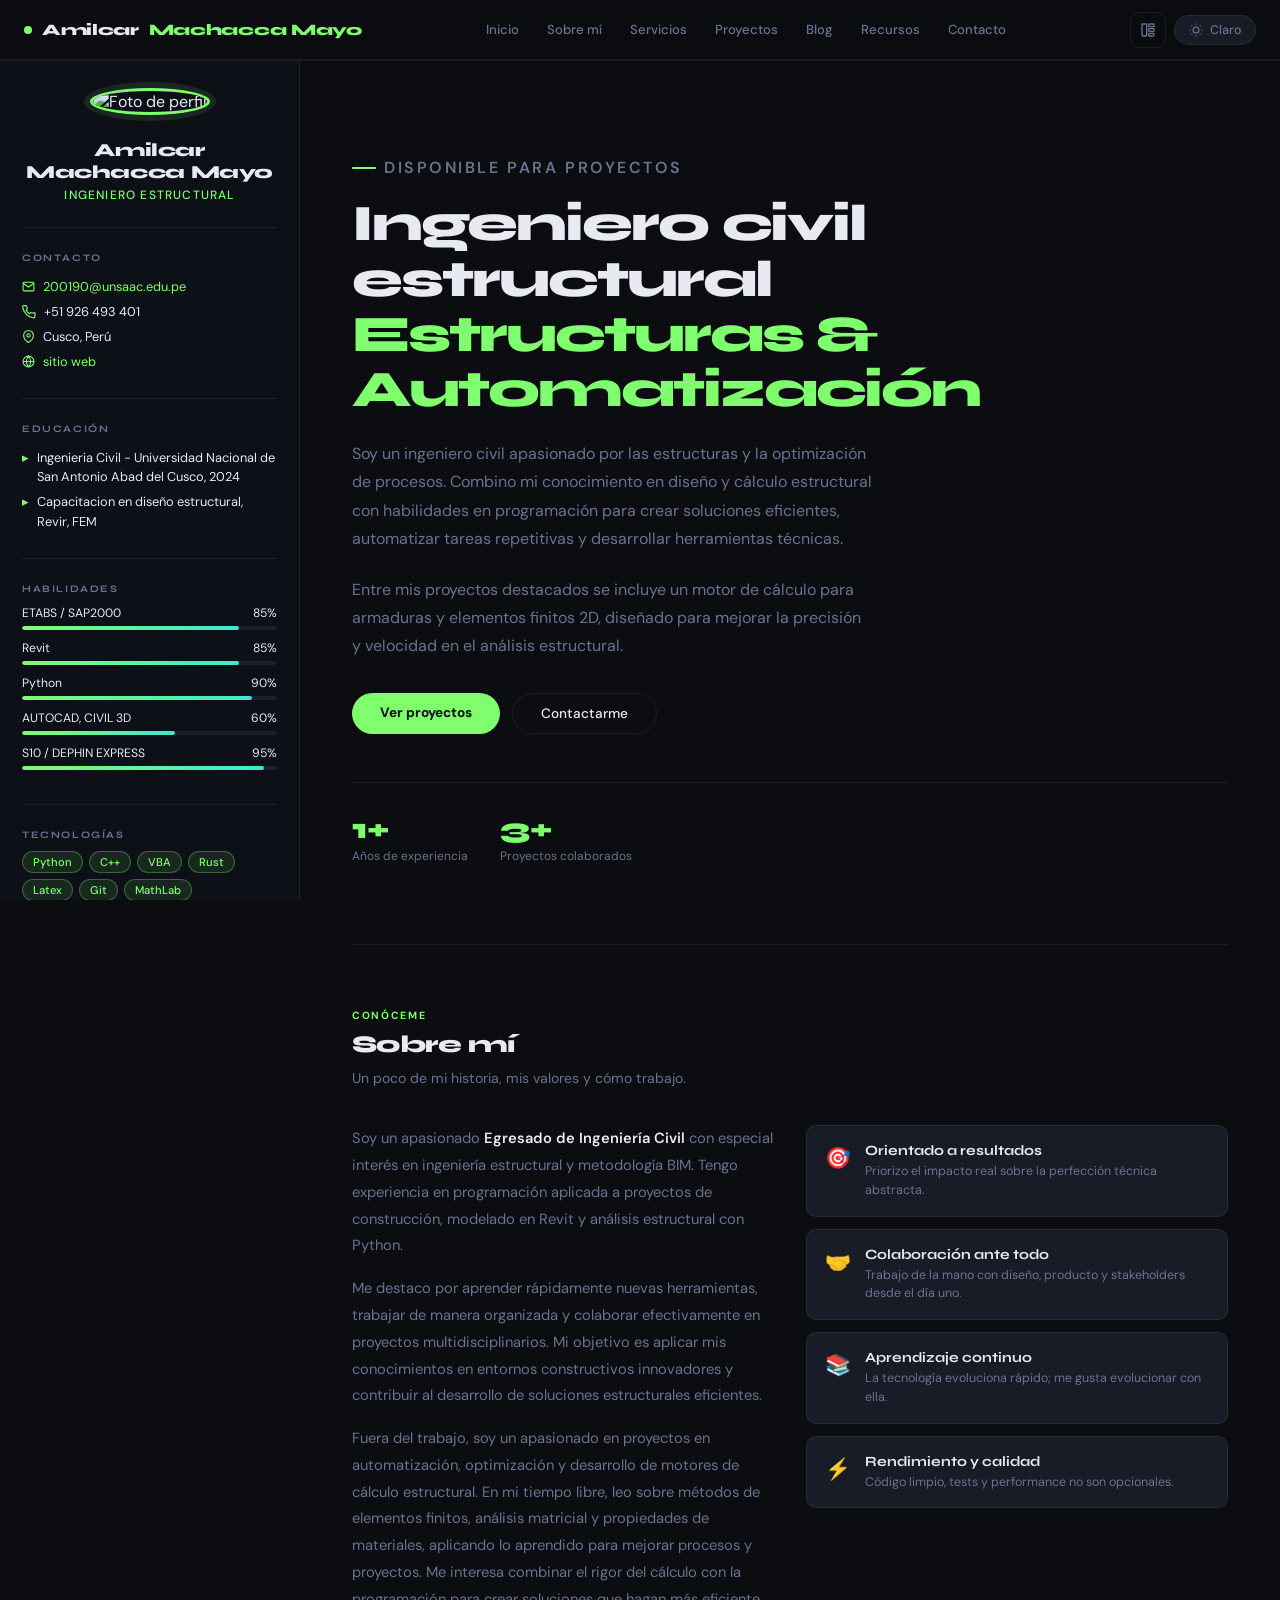
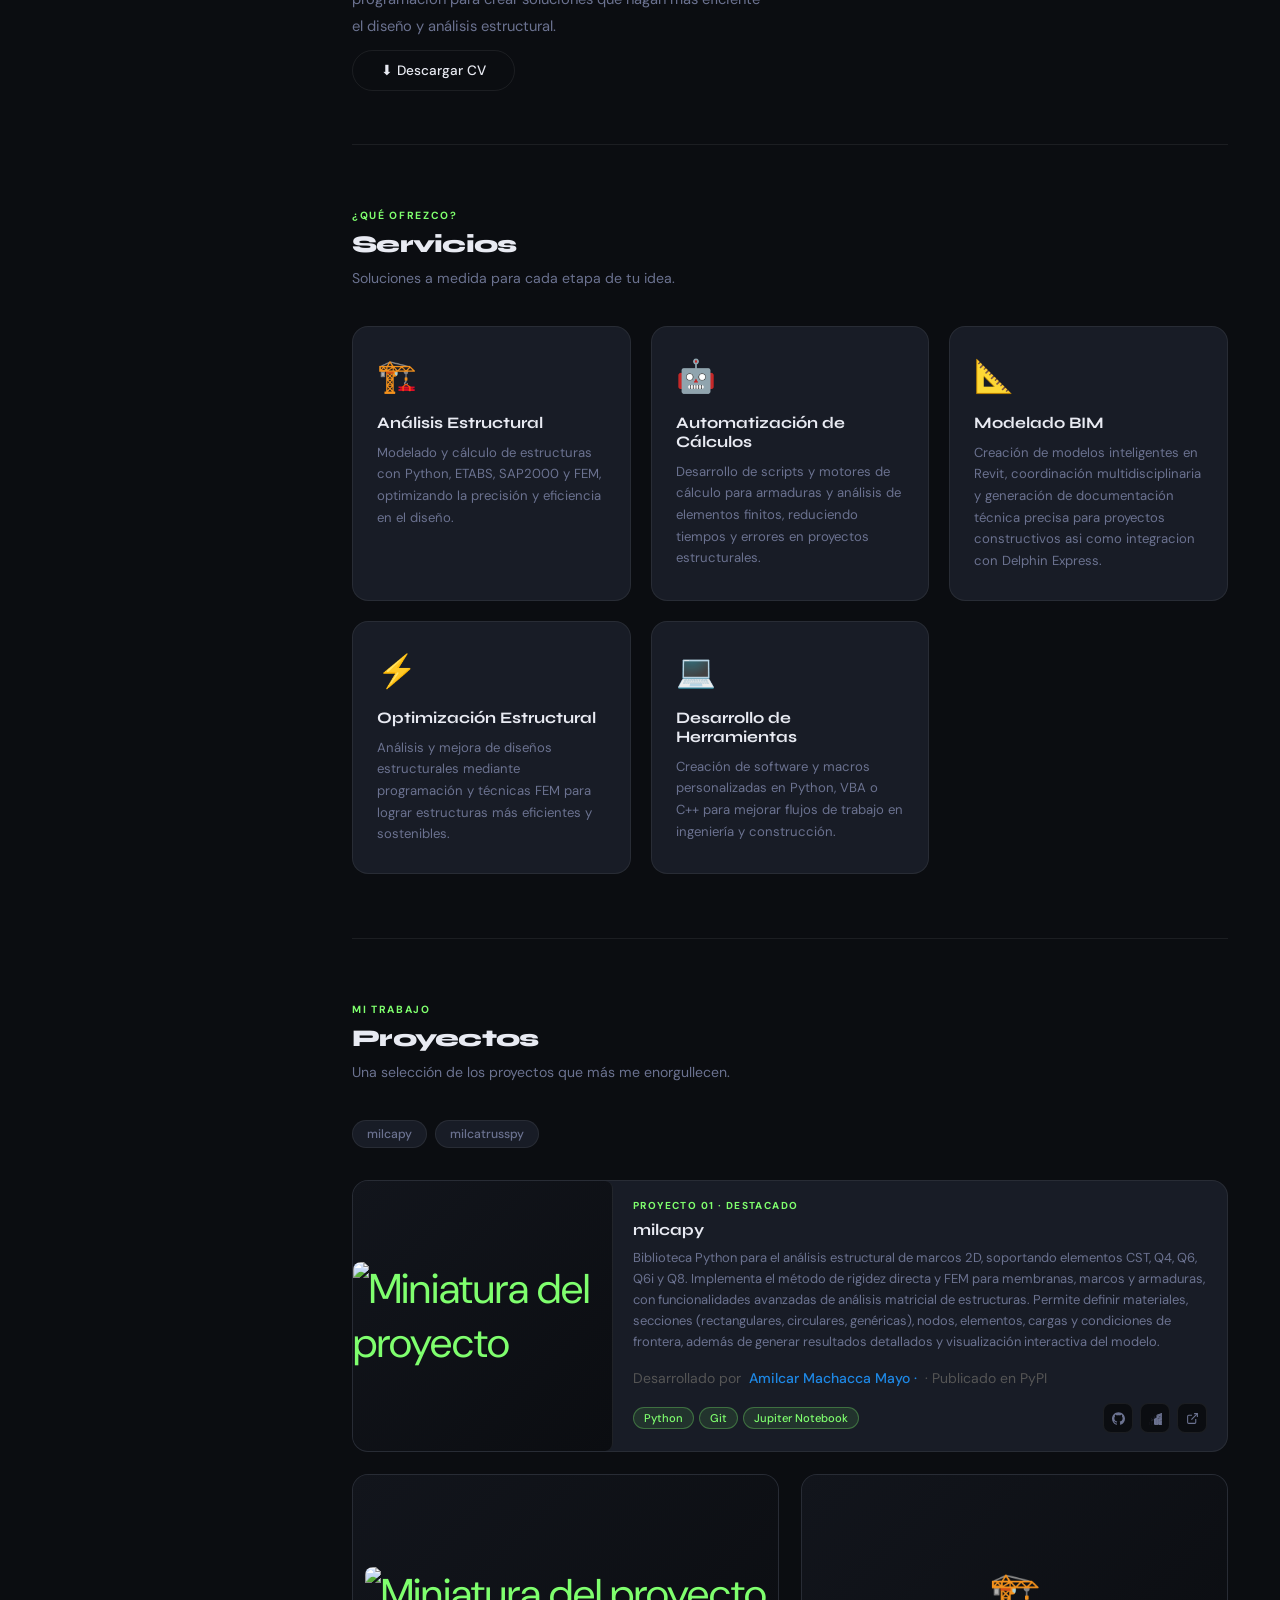
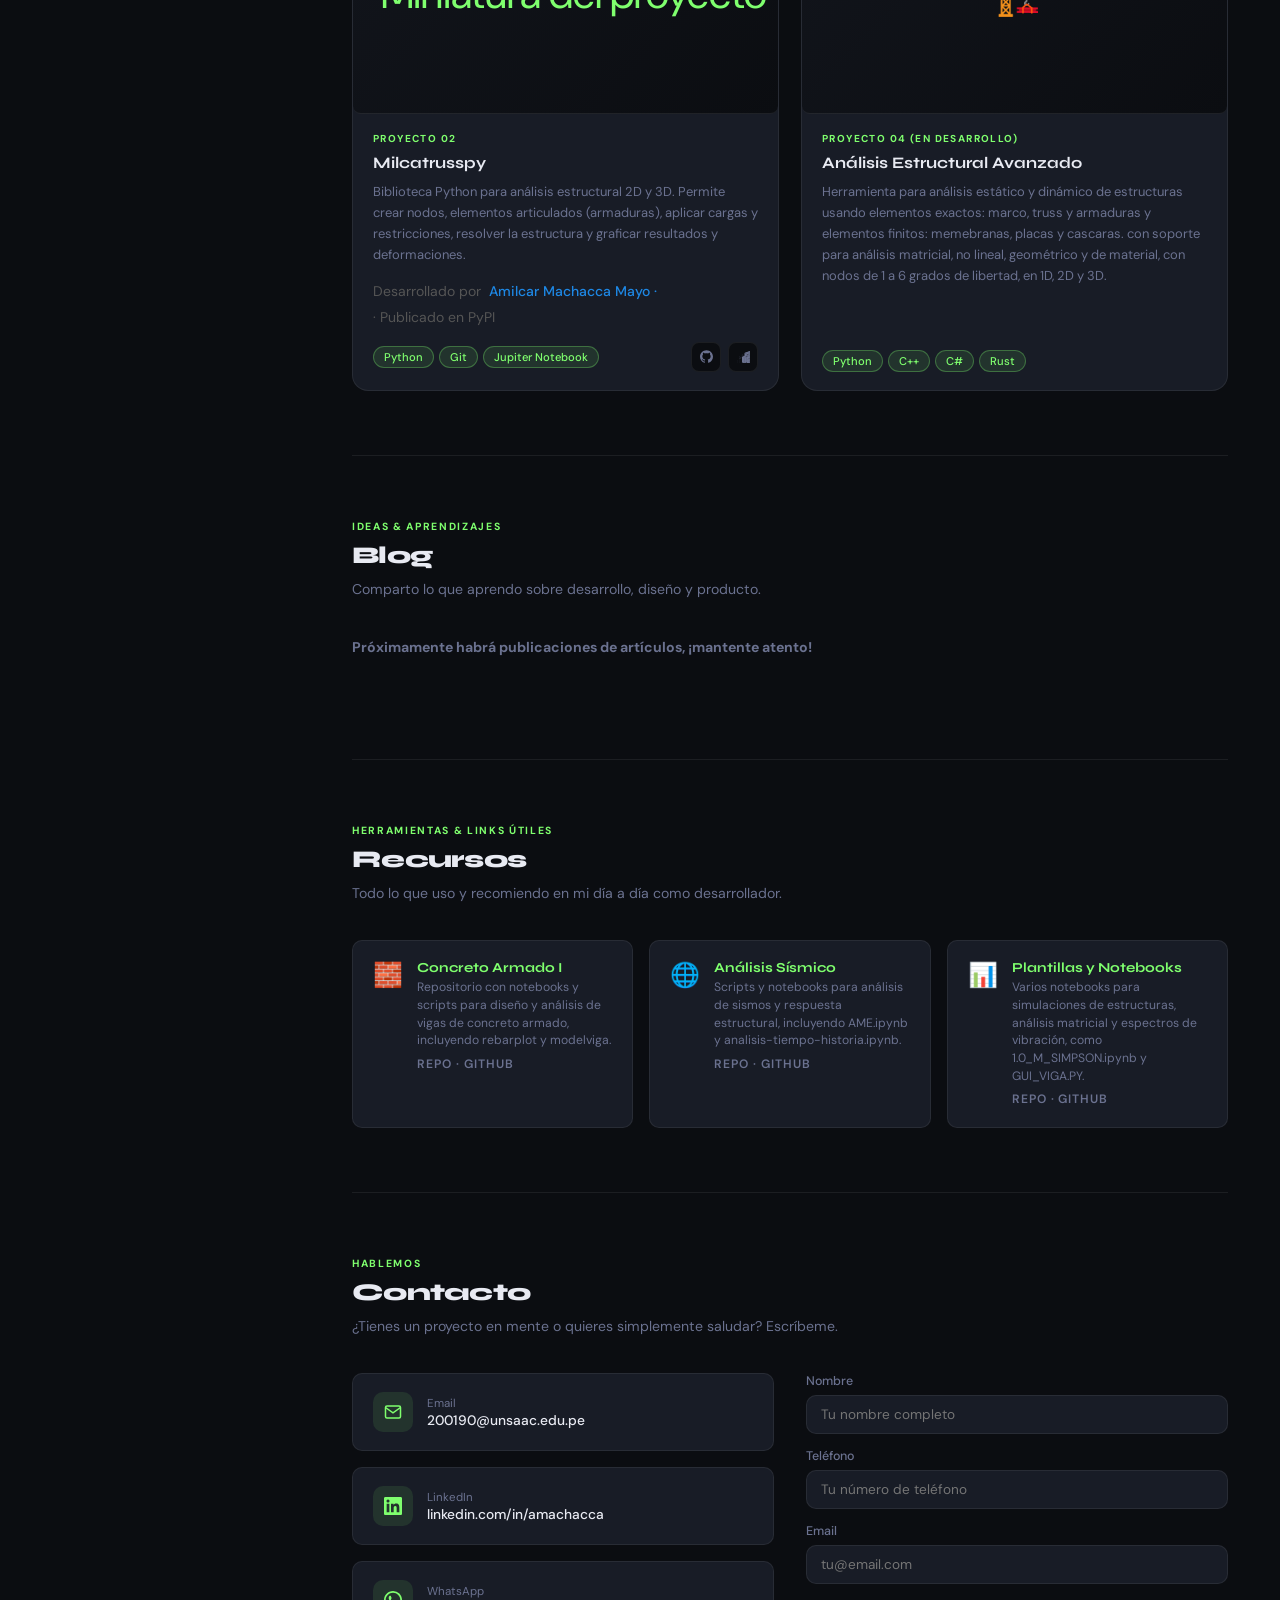
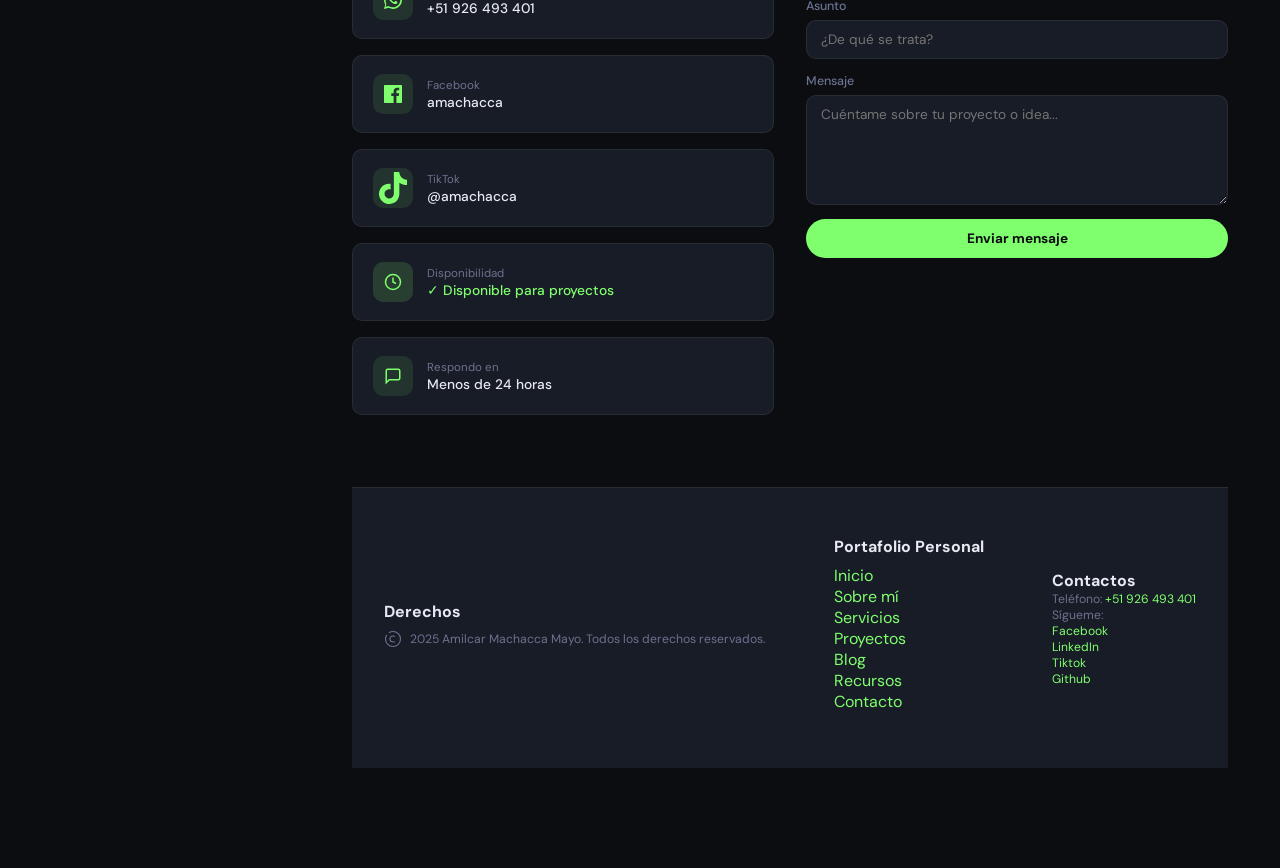
==== index.html @ 502af170 "+param telefono posicion" ====
<!DOCTYPE html>
<html lang="es" data-theme="dark">
<head>
    <meta charset="UTF-8" />
    <meta name="viewport" content="width=device-width, initial-scale=1.0"/>
    <!-- =====================================================
        TÍTULO DE LA PÁGINA — Cambia según tu nombre
        ===================================================== -->
    <title>Amilcar Machacca Mayo | Portafolio</title>
    <link rel="stylesheet" href="style.css">

    <!-- =====================================================
        FUENTES — Puedes cambiar por otras de Google Fonts
        ===================================================== -->
    <link rel="preconnect" href="https://fonts.googleapis.com"/>
    <link rel="preconnect" href="https://fonts.gstatic.com" crossorigin/>
    <link href="https://fonts.googleapis.com/css2?family=Syne:wght@400;600;700;800&family=DM+Sans:ital,wght@0,300;0,400;0,500;1,300&display=swap" rel="stylesheet"/>

</head>

<body>

<!-- ══════════════════════════════════════════════════════════
     NAVBAR SUPERIOR FIJO
     ══════════════════════════════════════════════════════════ -->

<!-- ─────────────────────────────────────────────────────────
     MENÚ SUPERIOR — Edita los ítems del menú aquí
     ───────────────────────────────────────────────────────── -->
<header class="navbar" role="banner">

    <!-- Logo / Nombre en el navbar — Cambia el texto -->
    <a class="navbar-brand" href="#inicio">
        <span class="nav-dot"></span>
        Amilcar<span>Machacca Mayo</span>
    </a>

    <!-- Links de navegación (escritorio) -->
    <nav class="nav-links" role="navigation" aria-label="Navegación principal">
        <!-- Agrega, quita o renombra los <a> según tus secciones -->
        <a class="nav-link" href="#inicio">Inicio</a>
        <a class="nav-link" href="#sobre-mi">Sobre mí</a>
        <a class="nav-link" href="#servicios">Servicios</a>
        <a class="nav-link" href="#proyectos">Proyectos</a>
        <a class="nav-link" href="#blog">Blog</a>
        <a class="nav-link" href="#recursos">Recursos</a>
        <a class="nav-link" href="#contacto">Contacto</a>
    </nav>

    <!-- Acciones derecha del navbar -->
    <div class="nav-actions">

        <!-- Botón toggle sidebar (CV panel) -->
        <button class="sidebar-nav-btn" id="sidebarToggle" title="Mostrar/ocultar perfil" aria-label="Toggle sidebar">
        <svg width="16" height="16" fill="none" viewBox="0 0 24 24" stroke="currentColor" stroke-width="2" xmlns="http://www.w3.org/2000/svg">
            <rect x="3" y="3" width="7" height="18" rx="1"/><rect x="13" y="3" width="8" height="4" rx="1"/><rect x="13" y="10" width="8" height="4" rx="1"/><rect x="13" y="17" width="8" height="4" rx="1"/>
        </svg>
        </button>

    <!-- ─────────────────────────────────────────────────────
         BOTÓN TEMA CLARO/OSCURO — Ubicado en el navbar
         ───────────────────────────────────────────────────── -->
        <button class="theme-btn" id="themeToggle" aria-label="Cambiar tema">
        <!-- El icono y texto se actualizan con JS -->
        <svg id="themeIcon" xmlns="http://www.w3.org/2000/svg" width="14" height="14" fill="none" viewBox="0 0 24 24" stroke="currentColor" stroke-width="2">
            <circle cx="12" cy="12" r="5"/><line x1="12" y1="1" x2="12" y2="3"/><line x1="12" y1="21" x2="12" y2="23"/>
            <line x1="4.22" y1="4.22" x2="5.64" y2="5.64"/><line x1="18.36" y1="18.36" x2="19.78" y2="19.78"/>
            <line x1="1" y1="12" x2="3" y2="12"/><line x1="21" y1="12" x2="23" y2="12"/>
            <line x1="4.22" y1="19.78" x2="5.64" y2="18.36"/><line x1="18.36" y1="5.64" x2="19.78" y2="4.22"/>
        </svg>
        <span id="themeLabel">Claro</span>
        </button>

        <!-- Botón hamburger (solo móvil) -->
        <button class="hamburger-btn" id="hamburgerBtn" aria-label="Abrir menú" aria-expanded="false">
        <span></span>
        <span></span>
        <span></span>
        </button>

    </div>
</header>

<!-- Mobile nav drawer -->
<nav class="mobile-nav" id="mobileNav" aria-label="Menú móvil">
  <!-- Los mismos ítems del menú, duplicados para móvil -->
  <a class="nav-link" href="#inicio">Inicio</a>
  <a class="nav-link" href="#sobre-mi">Sobre mí</a>
  <a class="nav-link" href="#servicios">Servicios</a>
  <a class="nav-link" href="#proyectos">Proyectos</a>
  <a class="nav-link" href="#blog">Blog</a>
  <div class="mobile-nav-divider"></div>
  <a class="nav-link" href="#recursos">Recursos</a>
  <a class="nav-link" href="#contacto">Contacto</a>
</nav>
<!-- FIN Navbar Superior -->


<!-- Layout contenedor -->
<div class="layout">

    <!-- Overlay para móviles -->
    <div class="overlay" id="overlay"></div>

    <!-- ══════════════════════════════════════════════════════════
        SIDEBAR — Hoja de vida lateral izquierda
        ══════════════════════════════════════════════════════════ -->
    <aside class="sidebar" id="sidebar" aria-label="Perfil personal">

    <!-- ─────────────────────────────────────────────────────
         FOTO PERSONAL — Reemplaza src con la URL de tu foto
         ───────────────────────────────────────────────────── -->
        <img
        class="sidebar-photo"
        src="https://avatars.githubusercontent.com/u/166049998?v=4?seed=portfolio&backgroundColor=0b0d11"
        alt="Foto de perfil"
        />

    <!-- ─────────────────────────────────────────────────────
         NOMBRE y PROFESIÓN — Edita el texto
         ───────────────────────────────────────────────────── -->
        <div class="sidebar-identity animate">
        <h1>Amilcar Machacca Mayo</h1>
        <p>Ingeniero Estructural</p>
        </div>

    <hr class="divider"/>

    <!-- ─────────────────────────────────────────────────────
         CONTACTO — Edita email, teléfono, ubicación y sitio web
         ───────────────────────────────────────────────────── -->
    <div class="sidebar-section animate delay-1">
    <h2>Contacto</h2>
        <!-- Correo Electronico -->
        <div class="contact-item">
            <svg xmlns="http://www.w3.org/2000/svg" width="13" height="13" fill="none" viewBox="0 0 24 24" stroke="currentColor" stroke-width="2"><path d="M4 4h16c1.1 0 2 .9 2 2v12c0 1.1-.9 2-2 2H4c-1.1 0-2-.9-2-2V6c0-1.1.9-2 2-2z"/><polyline points="22,6 12,13 2,6"/></svg>
            <a href="mailto:200190@unsaac.edu.pe">200190@unsaac.edu.pe</a>
        </div>
        <!-- Teléfono -->
        <div class="contact-item">
        <svg xmlns="http://www.w3.org/2000/svg" width="14" height="14" fill="none" viewBox="0 0 24 24" stroke="currentColor" stroke-width="2"><path d="M22 16.92v3a2 2 0 01-2.18 2 19.79 19.79 0 01-8.63-3.07A19.5 19.5 0 014.5 12 19.79 19.79 0 011.19 3.27 2 2 0 013.14 1h3a2 2 0 012 1.72 12.84 12.84 0 00.7 2.81 2 2 0 01-.45 2.11L7.09 8.91a16 16 0 006 6l1.27-1.27a2 2 0 012.11-.45 12.84 12.84 0 002.81.7A2 2 0 0122 16.92z"/></svg>
        <span>+51 926 493 401</span>
        </div>
        <!-- Ubicacion -->
        <div class="contact-item">
            <svg xmlns="http://www.w3.org/2000/svg" width="13" height="13" fill="none" viewBox="0 0 24 24" stroke="currentColor" stroke-width="2"><path d="M21 10c0 7-9 13-9 13s-9-6-9-13a9 9 0 0118 0z"/><circle cx="12" cy="10" r="3"/></svg>
            <span>Cusco, Perú</span>
        </div>
        <!-- Sitio web -->
        <div class="contact-item">
            <svg xmlns="http://www.w3.org/2000/svg" width="13" height="13" fill="none" viewBox="0 0 24 24" stroke="currentColor" stroke-width="2"><circle cx="12" cy="12" r="10"/><line x1="2" y1="12" x2="22" y2="12"/><path d="M12 2a15.3 15.3 0 014 10 15.3 15.3 0 01-4 10 15.3 15.3 0 01-4-10 15.3 15.3 0 014-10z"/></svg>
            <a href="https://amachacca.github.io/amilcar/" target="_blank">sitio web</a>
        </div>
    </div>

    <hr class="divider"/>

    <!-- ─────────────────────────────────────────────────────
         EDUCACIÓN — Agrega o quita items de la lista
         ───────────────────────────────────────────────────── -->
        <div class="sidebar-section animate delay-1">
        <h2>Educación</h2>
        <ul>
            <li>Ingenieria Civil - Universidad Nacional de San Antonio Abad del Cusco, 2024</li>
            <li>Capacitacion en diseño estructural, Revir, FEM</li>
        </ul>
        </div>

    <hr class="divider"/>

    <!-- ─────────────────────────────────────────────────────
         HABILIDADES — Cambia nombre y nivel (data-level = 0-100)
         ───────────────────────────────────────────────────── -->
    <div class="sidebar-section animate delay-2">
    <h2>Habilidades</h2>
        <div class="skill-item">
        <div class="skill-label"><span>ETABS / SAP2000</span><span>85%</span></div>
        <div class="skill-bar"><div class="skill-fill" data-level="85"></div></div>
        </div>
        <div class="skill-item">
        <div class="skill-label"><span>Revit</span><span>85%</span></div>
        <div class="skill-bar"><div class="skill-fill" data-level="85"></div></div>
        </div>
        <div class="skill-item">
        <div class="skill-label"><span>Python</span><span>90%</span></div>
        <div class="skill-bar"><div class="skill-fill" data-level="90"></div></div>
        </div>
        <div class="skill-item">
        <div class="skill-label"><span>AUTOCAD, CIVIL 3D</span><span>60%</span></div>
        <div class="skill-bar"><div class="skill-fill" data-level="60"></div></div>
        </div>
        <div class="skill-item">
        <div class="skill-label"><span>S10 / DEPHIN EXPRESS</span><span>95%</span></div>
        <div class="skill-bar"><div class="skill-fill" data-level="95"></div></div>
        </div>
    </div>

    <hr class="divider"/>

    <!-- ─────────────────────────────────────────────────────
         TECNOLOGÍAS — Agrega o quita tags
         ───────────────────────────────────────────────────── -->
    <div class="sidebar-section animate delay-3">
        <h2>Tecnologías</h2>
        <div class="tags">
            <span class="tag">Python</span>
            <span class="tag">C++</span>
            <span class="tag">VBA</span>
            <span class="tag">Rust</span>
            <span class="tag">Latex</span>
            <span class="tag">Git</span>
            <span class="tag">MathLab</span>
        </div>
    </div>

    <hr class="divider"/>

    <!-- ─────────────────────────────────────────────────────
         REDES SOCIALES — Cambia los href con tus perfiles reales
         ───────────────────────────────────────────────────── -->
    <div class="sidebar-section animate delay-3">
      <h2>Encuéntrame en</h2>
      <div class="social-links">

        <!-- GitHub -->
        <a class="social-link" href="https://github.com/amachacca" target="_blank" title="GitHub">
            <svg xmlns="http://www.w3.org/2000/svg" viewBox="0 0 24 24" fill="currentColor"><path d="M12 .297c-6.63 0-12 5.373-12 12 0 5.303 3.438 9.8 8.205 11.385.6.113.82-.258.82-.577 0-.285-.01-1.04-.015-2.04-3.338.724-4.042-1.61-4.042-1.61-.546-1.385-1.335-1.755-1.335-1.755-1.087-.744.084-.729.084-.729 1.205.084 1.838 1.236 1.838 1.236 1.07 1.835 2.809 1.305 3.495.998.108-.776.417-1.305.76-1.605-2.665-.3-5.466-1.332-5.466-5.93 0-1.31.465-2.38 1.235-3.22-.135-.303-.54-1.523.105-3.176 0 0 1.005-.322 3.3 1.23.96-.267 1.98-.399 3-.405 1.02.006 2.04.138 3 .405 2.28-1.552 3.285-1.23 3.285-1.23.645 1.653.24 2.873.12 3.176.765.84 1.23 1.91 1.23 3.22 0 4.61-2.805 5.625-5.475 5.92.42.36.81 1.096.81 2.22 0 1.606-.015 2.896-.015 3.286 0 .315.21.69.825.57C20.565 22.092 24 17.592 24 12.297c0-6.627-5.373-12-12-12"/></svg>
        </a>

        <!-- LinkedIn -->
        <a class="social-link" href="https://linkedin.com/in/amachacca" target="_blank" title="LinkedIn">
            <svg xmlns="http://www.w3.org/2000/svg" viewBox="0 0 24 24" fill="currentColor"><path d="M20.447 20.452h-3.554v-5.569c0-1.328-.027-3.037-1.852-3.037-1.853 0-2.136 1.445-2.136 2.939v5.667H9.351V9h3.414v1.561h.046c.477-.9 1.637-1.85 3.37-1.85 3.601 0 4.267 2.37 4.267 5.455v6.286zM5.337 7.433a2.062 2.062 0 01-2.063-2.065 2.064 2.064 0 112.063 2.065zm1.782 13.019H3.555V9h3.564v11.452zM22.225 0H1.771C.792 0 0 .774 0 1.729v20.542C0 23.227.792 24 1.771 24h20.451C23.2 24 24 23.227 24 22.271V1.729C24 .774 23.2 0 22.222 0h.003z"/></svg>
        </a>

        <!-- Facebook -->
        <a href="https://facebook.com/amachacca" target="_blank" title="Facebook" class="social-link">
            <svg xmlns="http://www.w3.org/2000/svg" viewBox="0 0 640 640" fill="currentColor">
                <path d="M576 320C576 178.6 461.4 64 320 64C178.6 64 64 178.6 64 320C64 440 146.7 540.8 258.2 568.5L258.2 398.2L205.4 398.2L205.4 320L258.2 320L258.2 286.3C258.2 199.2 297.6 158.8 383.2 158.8C399.4 158.8 427.4 162 438.9 165.2L438.9 236C432.9 235.4 422.4 235 409.3 235C367.3 235 351.1 250.9 351.1 292.2L351.1 320L434.7 320L420.3 398.2L351 398.2L351 574.1C477.8 558.8 576 450.9 576 320z"/>
            </svg>
        </a>

        <!-- TikTok -->
        <a href="https://www.tiktok.com/@amachacca" target="_blank" title="TikTok" class="social-link">
            <svg xmlns="http://www.w3.org/2000/svg" viewBox="0 0 640 640" fill="currentColor">
                <path d="M544.5 273.9C500.5 274 457.5 260.3 421.7 234.7L421.7 413.4C421.7 446.5 411.6 478.8 392.7 506C373.8 533.2 347.1 554 316.1 565.6C285.1 577.2 251.3 579.1 219.2 570.9C187.1 562.7 158.3 545 136.5 520.1C114.7 495.2 101.2 464.1 97.5 431.2C93.8 398.3 100.4 365.1 116.1 336C131.8 306.9 156.1 283.3 185.7 268.3C215.3 253.3 248.6 247.8 281.4 252.3L281.4 342.2C266.4 337.5 250.3 337.6 235.4 342.6C220.5 347.6 207.5 357.2 198.4 369.9C189.3 382.6 184.4 398 184.5 413.8C184.6 429.6 189.7 444.8 199 457.5C208.3 470.2 221.4 479.6 236.4 484.4C251.4 489.2 267.5 489.2 282.4 484.3C297.3 479.4 310.4 469.9 319.6 457.2C328.8 444.5 333.8 429.1 333.8 413.4L333.8 64L421.8 64C421.7 71.4 422.4 78.9 423.7 86.2C426.8 102.5 433.1 118.1 442.4 131.9C451.7 145.7 463.7 157.5 477.6 166.5C497.5 179.6 520.8 186.6 544.6 186.6L544.6 274z"/>
            </svg>
        </a>

        <!-- WhatsApp -->
        <a href="https://wa.me/926493401" target="_blank" title="WhatsApp" class="social-link">
            <svg xmlns="http://www.w3.org/2000/svg" viewBox="0 0 640 640" fill="currentColor">
                <path d="M476.9 161.1C435 119.1 379.2 96 319.9 96C197.5 96 97.9 195.6 97.9 318C97.9 357.1 108.1 395.3 127.5 429L96 544L213.7 513.1C246.1 530.8 282.6 540.1 319.8 540.1L319.9 540.1C442.2 540.1 544 440.5 544 318.1C544 258.8 518.8 203.1 476.9 161.1zM319.9 502.7C286.7 502.7 254.2 493.8 225.9 477L219.2 473L149.4 491.3L168 423.2L163.6 416.2C145.1 386.8 135.4 352.9 135.4 318C135.4 216.3 218.2 133.5 320 133.5C369.3 133.5 415.6 152.7 450.4 187.6C485.2 222.5 506.6 268.8 506.5 318.1C506.5 419.9 421.6 502.7 319.9 502.7zM421.1 364.5C415.6 361.7 388.3 348.3 383.2 346.5C378.1 344.6 374.4 343.7 370.7 349.3C367 354.9 356.4 367.3 353.1 371.1C349.9 374.8 346.6 375.3 341.1 372.5C308.5 356.2 287.1 343.4 265.6 306.5C259.9 296.7 271.3 297.4 281.9 276.2C283.7 272.5 282.8 269.3 281.4 266.5C280 263.7 268.9 236.4 264.3 225.3C259.8 214.5 255.2 216 251.8 215.8C248.6 215.6 244.9 215.6 241.2 215.6C237.5 215.6 231.5 217 226.4 222.5C221.3 228.1 207 241.5 207 268.8C207 296.1 226.9 322.5 229.6 326.2C232.4 329.9 268.7 385.9 324.4 410C359.6 425.2 373.4 426.5 391 423.9C401.7 422.3 423.8 410.5 428.4 397.5C433 384.5 433 373.4 431.6 371.1C430.3 368.6 426.6 367.2 421.1 364.5z"/>
            </svg>
        </a>

      </div>
    </div>
    <!-- FIN Redes Sociales -->

    </aside>
    <!-- FIN SIDEBAR -->


  <!-- ══════════════════════════════════════════════════════════
       PANEL PRINCIPAL — Scrollable con todas las secciones
       ══════════════════════════════════════════════════════════ -->
  <main class="main-content" id="main">

    <!-- ══════════════════════════════════════════════════════
         SECCIÓN INICIO
         ══════════════════════════════════════════════════════ -->

    <!-- ─────────────────────────────────────────────────────
         SECCIÓN INICIO — Personaliza el héroe aquí
         ───────────────────────────────────────────────────── -->
    <section id="inicio" class="hero">
      <p class="hero-label animate">Disponible para proyectos</p>
      <!-- Título principal — cambia el texto -->
      <h2 class="animate delay-1">
        Ingeniero civil estructural<br/>
        <em>Estructuras & Automatización</em>
      </h2>
      <!-- Descripción — cambia el texto -->
      <p class="animate delay-2">Soy un ingeniero civil apasionado por las estructuras y la optimización de procesos. Combino mi conocimiento en diseño y cálculo estructural con habilidades en programación para crear soluciones eficientes, automatizar tareas repetitivas y desarrollar herramientas técnicas.</p>
      <p class="animate delay-2">Entre mis proyectos destacados se incluye un motor de cálculo para armaduras y elementos finitos 2D, diseñado para mejorar la precisión y velocidad en el análisis estructural.</p>
      <div class="hero-cta animate delay-3">
        <!-- CTA primario — cambia el href -->
        <a class="btn-primary" href="#proyectos">Ver proyectos</a>
        <!-- CTA secundario — cambia el href -->
        <a class="btn-outline" href="#contacto">Contactarme</a>
      </div>

      <!-- Stats rápidas — cambia los números y etiquetas -->
      <div class="hero-stats animate delay-4">
        <div class="stat-item">
          <div class="stat-num">1+</div>
          <div class="stat-label">Años de experiencia</div>
        </div>
        <div class="stat-item">
          <div class="stat-num">3+</div>
          <div class="stat-label">Proyectos colaborados</div>
        </div>
        <!-- <div class="stat-item">
          <div class="stat-num">18</div>
          <div class="stat-label">Clientes satisfechos</div>
        </div> -->
        <!-- <div class="stat-item">
          <div class="stat-num">3</div>
          <div class="stat-label">Premios obtenidos</div>
        </div> -->
      </div>
    </section>

    <div class="section-sep"></div>


    <!-- ══════════════════════════════════════════════════════
         SECCIÓN SOBRE MÍ
         ══════════════════════════════════════════════════════ -->

    <!-- ─────────────────────────────────────────────────────
         SECCIÓN SOBRE MÍ — Edita el texto y las tarjetas de valores
         ───────────────────────────────────────────────────── -->
    <section id="sobre-mi">
      <div class="section-header">
        <p class="section-label">Conóceme</p>
        <h2 class="section-title">Sobre mí</h2>
        <p class="section-subtitle">Un poco de mi historia, mis valores y cómo trabajo.</p>
      </div>
      <div class="about-grid">
        <div class="about-text">
          <!-- Párrafos de presentación — edita libremente -->
          <p>
            Soy un apasionado <strong>Egresado de Ingeniería Civil</strong> con especial interés en ingeniería estructural y metodología BIM. Tengo experiencia en programación aplicada a proyectos de construcción, modelado en Revit y análisis estructural con Python.
          </p>
          <p>
            Me destaco por aprender rápidamente nuevas herramientas, trabajar de manera organizada y colaborar efectivamente en proyectos multidisciplinarios. Mi objetivo es aplicar mis conocimientos en entornos constructivos innovadores y contribuir al desarrollo de soluciones estructurales eficientes.
          </p>
          <p>
            Fuera del trabajo, soy un apasionado en proyectos en automatización, optimización y desarrollo de motores de cálculo estructural. En mi tiempo libre, leo sobre métodos de elementos finitos, análisis matricial y propiedades de materiales, aplicando lo aprendido para mejorar procesos y proyectos. Me interesa combinar el rigor del cálculo con la programación para crear soluciones que hagan más eficiente el diseño y análisis estructural.
          </p>
          <!-- Botón de descarga CV — cambia el href con la ruta real de tu CV -->
          <div style="margin-top:20px;">
            <a class="btn-outline" href="assets/cv.pdf" download>⬇ Descargar CV</a>
          </div>
        </div>

        <!--   -->


        <!-- Tarjetas de valores — agrega, quita o edita -->
        <div class="about-values">
          <div class="value-card">
            <div class="value-icon">🎯</div>
            <div>
              <h4>Orientado a resultados</h4>
              <p>Priorizo el impacto real sobre la perfección técnica abstracta.</p>
            </div>
          </div>
          <div class="value-card">
            <div class="value-icon">🤝</div>
            <div>
              <h4>Colaboración ante todo</h4>
              <p>Trabajo de la mano con diseño, producto y stakeholders desde el día uno.</p>
            </div>
          </div>
          <div class="value-card">
            <div class="value-icon">📚</div>
            <div>
              <h4>Aprendizaje continuo</h4>
              <p>La tecnología evoluciona rápido; me gusta evolucionar con ella.</p>
            </div>
          </div>
          <div class="value-card">
            <div class="value-icon">⚡</div>
            <div>
              <h4>Rendimiento y calidad</h4>
              <p>Código limpio, tests y performance no son opcionales.</p>
            </div>
          </div>
        </div>
      </div>
    </section>
    <!-- FIN Sección Sobre mí -->

    <div class="section-sep"></div>


    <!-- ══════════════════════════════════════════════════════
         SECCIÓN SERVICIOS
         ══════════════════════════════════════════════════════ -->

    <!-- ─────────────────────────────────────────────────────
         SECCIÓN SERVICIOS — Duplica .service-card para más servicios
         ───────────────────────────────────────────────────── -->
    <section id="servicios">
        <div class="section-header">
            <p class="section-label">¿Qué ofrezco?</p>
            <h2 class="section-title">Servicios</h2>
            <p class="section-subtitle">Soluciones a medida para cada etapa de tu idea.</p>
        </div>
        <div class="services-grid">

            <!-- Servicio 01 — Análisis Estructural -->
            <div class="service-card">
            <span class="service-icon">🏗️</span>
            <h3>Análisis Estructural</h3>
            <p>Modelado y cálculo de estructuras con Python, ETABS, SAP2000 y FEM, optimizando la precisión y eficiencia en el diseño.</p>
            <!-- <p class="service-price">Desde $1,200 USD</p> -->
            </div>

            <!-- Servicio 02 — Automatización de Cálculos -->
            <div class="service-card">
            <span class="service-icon">🤖</span>
            <h3>Automatización de Cálculos</h3>
            <p>Desarrollo de scripts y motores de cálculo para armaduras y análisis de elementos finitos, reduciendo tiempos y errores en proyectos estructurales.</p>
            <!-- <p class="service-price">Desde $1,000 USD</p> -->
            </div>

            <!-- Servicio 03 — Modelado BIM -->
            <div class="service-card">
            <span class="service-icon">📐</span>
            <h3>Modelado BIM</h3>
            <p>Creación de modelos inteligentes en Revit, coordinación multidisciplinaria y generación de documentación técnica precisa para proyectos constructivos asi como integracion con Delphin Express.</p>
            <!-- <p class="service-price">Desde $900 USD</p> -->
            </div>

            <!-- Servicio 04 — Optimización Estructural -->
            <div class="service-card">
            <span class="service-icon">⚡</span>
            <h3>Optimización Estructural</h3>
            <p>Análisis y mejora de diseños estructurales mediante programación y técnicas FEM para lograr estructuras más eficientes y sostenibles.</p>
            <!-- <p class="service-price">Desde $1,300 USD</p> -->
            </div>

            <!-- Servicio 05 — Consultoría Técnica -->
            <!-- <div class="service-card">
            <span class="service-icon">🛠️</span>
            <h3>Consultoría Técnica</h3>
            <p>Asesoría en diseño estructural, revisión de proyectos, integración de herramientas BIM y automatización de procesos constructivos.</p>
            <p class="service-price">$150 USD / hora</p>
            </div> -->

            <!-- Servicio 06 — Desarrollo de Herramientas -->
            <div class="service-card">
            <span class="service-icon">💻</span>
            <h3>Desarrollo de Herramientas</h3>
            <p>Creación de software y macros personalizadas en Python, VBA o C++ para mejorar flujos de trabajo en ingeniería y construcción.</p>
            <!-- <p class="service-price">Desde $1,500 USD</p> -->
            </div>
        </div>
        </section>
    <!-- FIN Sección Servicios -->

    <div class="section-sep"></div>


    <!-- ══════════════════════════════════════════════════════
         SECCIÓN PROYECTOS
         ══════════════════════════════════════════════════════ -->

    <!-- ─────────────────────────────────────────────────────
         SECCIÓN PROYECTOS — Duplica .project-card para más proyectos
         ───────────────────────────────────────────────────── -->
    <section id="proyectos">
      <div class="section-header">
        <p class="section-label">Mi trabajo</p>
        <h2 class="section-title">Proyectos</h2>
        <p class="section-subtitle">Una selección de los proyectos que más me enorgullecen.</p>
      </div>

      <!-- Índice rápido de proyectos -->
      <nav class="project-index" aria-label="Índice de proyectos">
        <a class="index-link" href="#proyecto-01">milcapy</a>
        <a class="index-link" href="#proyecto-02">milcatrusspy</a>
        <!-- <a class="index-link" href="#proyecto-03">Dashboard</a>
        <a class="index-link" href="#proyecto-04">App Hábitos</a>
        <a class="index-link" href="#proyecto-05">Paletas IA</a> -->
      </nav>

      <div class="projects-grid">

        <!-- ─────────────────────────────────────────────────
             PROYECTO 01 — Tarjeta destacada (full width)
             Cambia: emoji, número, título, descripción, tags, links
             ───────────────────────────────────────────────── -->
        <article class="project-card featured" id="proyecto-01">
        <div class="project-thumb-placeholder">
            <a href="https://amachacca.github.io/milcapy/" target="_blank">
                <img src="https://raw.githubusercontent.com/amachacca/milcapy/refs/heads/main/docs/assets/logo.png" alt="Miniatura del proyecto" />
            </a>
        </div>
        <div class="project-body">
            <span class="project-num">Proyecto 01 · Destacado</span>
            <h3 class="project-title">milcapy</h3>
            <p class="project-desc">Biblioteca Python para el análisis estructural de marcos 2D, soportando elementos CST, Q4, Q6, Q6i y Q8. Implementa el método de rigidez directa y FEM para membranas, marcos y armaduras, con funcionalidades avanzadas de análisis matricial de estructuras. Permite definir materiales, secciones (rectangulares, circulares, genéricas), nodos, elementos, cargas y condiciones de frontera, además de generar resultados detallados y visualización interactiva del modelo.</p>
            <p class="project-info">
                Desarrollado por
                <a href="https://github.com/amachacca" target="_blank">Amilcar Machacca Mayo ·</a> ·
                Publicado en PyPI
            </p>
            <div class="project-footer">
                <div class="project-tags">
                <span class="tag">Python</span>
                <span class="tag">Git</span>
                <span class="tag">Jupiter Notebook</span>
                </div>
                <div class="project-links">
                <a class="project-link" href="https://github.com/amachacca/milcapy" target="_blank" title="GitHub">
                    <svg viewBox="0 0 24 24" fill="currentColor"><path d="M12 .297c-6.63 0-12 5.373-12 12 0 5.303 3.438 9.8 8.205 11.385.6.113.82-.258.82-.577 0-.285-.01-1.04-.015-2.04-3.338.724-4.042-1.61-4.042-1.61C4.422 18.07 3.633 17.7 3.633 17.7c-1.087-.744.084-.729.084-.729 1.205.084 1.838 1.236 1.838 1.236 1.07 1.835 2.809 1.305 3.495.998.108-.776.417-1.305.76-1.605-2.665-.3-5.466-1.332-5.466-5.93 0-1.31.465-2.38 1.235-3.22-.135-.303-.54-1.523.105-3.176 0 0 1.005-.322 3.3 1.23.96-.267 1.98-.399 3-.405 1.02.006 2.04.138 3 .405 2.28-1.552 3.285-1.23 3.285-1.23.645 1.653.24 2.873.12 3.176.765.84 1.23 1.91 1.23 3.22 0 4.61-2.805 5.625-5.475 5.92.42.36.81 1.096.81 2.22 0 1.606-.015 2.896-.015 3.286 0 .315.21.69.825.57C20.565 22.092 24 17.592 24 12.297c0-6.627-5.373-12-12-12"/></svg>
                </a>
                <!-- Enlace a PyPI -->
                <a class="project-link" href="https://pypi.org/project/milcapy/" target="_blank" title="PyPI">
                    <svg xmlns="http://www.w3.org/2000/svg" viewBox="0 0 24 24" fill="currentColor" width="24" height="24">
                        <path d="M31.896 18.104v5.219l-4.495 1.636-0.104 0.072 0.067 0.052 4.6-1.676 0.036-0.047v-5.329l-0.073-0.047zM31.495 7.489l-4.052 1.48v5.213l4.453-1.62v-5.219zM31.896 17.943v-5.219l-4.448 1.62v5.219zM27.292 19.615v-5.213l-4.396 1.599v5.219zM22.713 26.661v-5.213l-4.416 1.604v5.219zM22.896 21.412v5.156l4.416-1.609v-5.156l-4.416 1.604zM25.683 23.917c-0.489 0.181-0.88-0.1-0.88-0.615 0-0.521 0.391-1.089 0.88-1.267 0.489-0.176 0.885 0.104 0.885 0.62 0 0.521-0.396 1.089-0.885 1.261zM17.636 12.421l0.484-0.176-4.38-1.6-4.433 1.615 0.141 0.052 4.245 1.548zM27.344 14.219v-5.219l-4.448 1.62v5.219zM22.745 15.891v-5.219l-4.401 1.604v5.213zM18.193 12.328l-4.448 1.62v5.219l4.448-1.62zM9.208 17.552l4.432 1.615v-5.219l-4.432-1.609zM13.787 10.495l4.375 1.593v-5.156l-4.375-1.593zM27.344 3.62l-4.423 1.609v5.219l4.423-1.609zM22.599 5.203l-4.301-1.563-4.36 1.589 4.303 1.563zM20.484 6.14l-2.161 0.792v5.156l4.423-1.609v-5.156zM19.964 9.844c-0.491 0.183-0.881-0.099-0.881-0.615 0-0.521 0.391-1.089 0.881-1.265 0.489-0.177 0.885 0.099 0.885 0.62 0 0.52-0.396 1.083-0.885 1.26zM13.64 24.547v-5.219l-4.432-1.615v5.219zM18.24 22.912v-5.219l-4.495 1.635v5.219zM18.344 22.869l4.396-1.599v-5.219l-4.396 1.599zM18.24 28.292l-4.495 1.635v-5.219h-0.105v5.219l-4.432-1.615v-5.219l-0.068-0.072-0.036-0.084-4.448-1.615v-5.26l0.047 0.016 4.38 1.593 0.021-0.104-4.349-1.584 4.349-1.577v-0.147l-4.344-1.583 4.344-1.584v1.167l0.104-0.072v-3.161l4.344 1.577 0.079-0.077-4.183-1.527-0.141-0.047 4.324-1.573v-0.115l-4.491 1.636v0.025l-0.036 0.027v2.025l-4.516 1.647v0.025l-0.036 0.027v5.344l-4.521 1.64v0.027l-0.031 0.025v5.323l0.031 0.052 4.537 1.652 0.011-0.011 0.009 0.016 4.532 1.651 0.011-0.011 0.009 0.016 4.532 1.645 0.021-0.011 0.015 0.011 4.599-1.672 0.037-0.052zM4.656 12.749l4.344 1.579-4.344 1.584zM4.531 26.615l-4.427-1.609v-5.219l4.427 1.609zM4.552 21.292l-4.349-1.579 4.349-1.583v3.167zM9.083 28.265l-4.427-1.609v-5.219l4.427 1.615zM31.719 7.245l-4.276-1.557v3.115zM27.183 3.527l-4.319-1.573-4.359 1.583 4.328 1.579z"/>
                    </svg>
                </a>
                <a class="project-link" href="https://pypi.org/project/milcapy/" target="_blank" title="Demo">
                    <svg xmlns="http://www.w3.org/2000/svg" fill="none" viewBox="0 0 24 24" stroke="currentColor" stroke-width="2"><path d="M18 13v6a2 2 0 01-2 2H5a2 2 0 01-2-2V8a2 2 0 012-2h6"/><polyline points="15 3 21 3 21 9"/><line x1="10" y1="14" x2="21" y2="3"/></svg>
                </a>

                </div>
        </div>
        </div>
        </article>

        <!-- PROYECTO 02 -->
        <article class="project-card" id="proyecto-02">
        <div class="project-thumb-placeholder">
            <a href="https://github.com/amachacca/milcatrusspy" target="_blank">
                <img src="https://raw.githubusercontent.com/amachacca/milcatrusspy/refs/heads/main/img/ico.png" alt="Miniatura del proyecto" />
            </a>
        </div>
          <div class="project-body">
            <span class="project-num">Proyecto 02</span>
            <h3 class="project-title">Milcatrusspy</h3>
            <p class="project-desc">
            Biblioteca Python para análisis estructural 2D y 3D. Permite crear nodos, elementos articulados (armaduras), aplicar cargas y restricciones, resolver la estructura y graficar resultados y deformaciones.
            </p>
            <p class="project-info">
                Desarrollado por
                <a href="https://github.com/amachacca" target="_blank">Amilcar Machacca Mayo ·</a> ·
                Publicado en PyPI
            </p>
            <div class="project-footer">
              <div class="project-tags"><span class="tag">Python</span><span class="tag">Git</span><span class="tag">Jupiter Notebook</span></div>
              <div class="project-links">
                <a class="project-link" href="https://github.com/amachacca/milcatrusspy" target="_blank" title="GitHub">
                    <svg viewBox="0 0 24 24" fill="currentColor">
                        <path d="M12 .297c-6.63 0-12 5.373-12 12 0 5.303 3.438 9.8 8.205 11.385.6.113.82-.258.82-.577 0-.285-.01-1.04-.015-2.04-3.338.724-4.042-1.61-4.042-1.61C4.422 18.07 3.633 17.7 3.633 17.7c-1.087-.744.084-.729.084-.729 1.205.084 1.838 1.236 1.838 1.236 1.07 1.835 2.809 1.305 3.495.998.108-.776.417-1.305.76-1.605-2.665-.3-5.466-1.332-5.466-5.93 0-1.31.465-2.38 1.235-3.22-.135-.303-.54-1.523.105-3.176 0 0 1.005-.322 3.3 1.23.96-.267 1.98-.399 3-.405 1.02.006 2.04.138 3 .405 2.28-1.552 3.285-1.23 3.285-1.23.645 1.653.24 2.873.12 3.176.765.84 1.23 1.91 1.23 3.22 0 4.61-2.805 5.625-5.475 5.92.42.36.81 1.096.81 2.22 0 1.606-.015 2.896-.015 3.286 0 .315.21.69.825.57C20.565 22.092 24 17.592 24 12.297c0-6.627-5.373-12-12-12"/>
                    </svg>
                </a>
                <!-- Enlace a PyPI -->
                <a class="project-link" href="https://pypi.org/project/milcatrusspy/" target="_blank" title="PyPI">
                    <svg xmlns="http://www.w3.org/2000/svg" viewBox="0 0 24 24" fill="currentColor" width="24" height="24">
                        <path d="M31.896 18.104v5.219l-4.495 1.636-0.104 0.072 0.067 0.052 4.6-1.676 0.036-0.047v-5.329l-0.073-0.047zM31.495 7.489l-4.052 1.48v5.213l4.453-1.62v-5.219zM31.896 17.943v-5.219l-4.448 1.62v5.219zM27.292 19.615v-5.213l-4.396 1.599v5.219zM22.713 26.661v-5.213l-4.416 1.604v5.219zM22.896 21.412v5.156l4.416-1.609v-5.156l-4.416 1.604zM25.683 23.917c-0.489 0.181-0.88-0.1-0.88-0.615 0-0.521 0.391-1.089 0.88-1.267 0.489-0.176 0.885 0.104 0.885 0.62 0 0.521-0.396 1.089-0.885 1.261zM17.636 12.421l0.484-0.176-4.38-1.6-4.433 1.615 0.141 0.052 4.245 1.548zM27.344 14.219v-5.219l-4.448 1.62v5.219zM22.745 15.891v-5.219l-4.401 1.604v5.213zM18.193 12.328l-4.448 1.62v5.219l4.448-1.62zM9.208 17.552l4.432 1.615v-5.219l-4.432-1.609zM13.787 10.495l4.375 1.593v-5.156l-4.375-1.593zM27.344 3.62l-4.423 1.609v5.219l4.423-1.609zM22.599 5.203l-4.301-1.563-4.36 1.589 4.303 1.563zM20.484 6.14l-2.161 0.792v5.156l4.423-1.609v-5.156zM19.964 9.844c-0.491 0.183-0.881-0.099-0.881-0.615 0-0.521 0.391-1.089 0.881-1.265 0.489-0.177 0.885 0.099 0.885 0.62 0 0.52-0.396 1.083-0.885 1.26zM13.64 24.547v-5.219l-4.432-1.615v5.219zM18.24 22.912v-5.219l-4.495 1.635v5.219zM18.344 22.869l4.396-1.599v-5.219l-4.396 1.599zM18.24 28.292l-4.495 1.635v-5.219h-0.105v5.219l-4.432-1.615v-5.219l-0.068-0.072-0.036-0.084-4.448-1.615v-5.26l0.047 0.016 4.38 1.593 0.021-0.104-4.349-1.584 4.349-1.577v-0.147l-4.344-1.583 4.344-1.584v1.167l0.104-0.072v-3.161l4.344 1.577 0.079-0.077-4.183-1.527-0.141-0.047 4.324-1.573v-0.115l-4.491 1.636v0.025l-0.036 0.027v2.025l-4.516 1.647v0.025l-0.036 0.027v5.344l-4.521 1.64v0.027l-0.031 0.025v5.323l0.031 0.052 4.537 1.652 0.011-0.011 0.009 0.016 4.532 1.651 0.011-0.011 0.009 0.016 4.532 1.645 0.021-0.011 0.015 0.011 4.599-1.672 0.037-0.052zM4.656 12.749l4.344 1.579-4.344 1.584zM4.531 26.615l-4.427-1.609v-5.219l4.427 1.609zM4.552 21.292l-4.349-1.579 4.349-1.583v3.167zM9.083 28.265l-4.427-1.609v-5.219l4.427 1.615zM31.719 7.245l-4.276-1.557v3.115zM27.183 3.527l-4.319-1.573-4.359 1.583 4.328 1.579z"/>
                    </svg>
                </a>
                <!-- <a class="project-link" href="#" target="_blank" title="Demo">
                    <svg xmlns="http://www.w3.org/2000/svg" fill="none" viewBox="0 0 24 24" stroke="currentColor" stroke-width="2">
                        <path d="M18 13v6a2 2 0 01-2 2H5a2 2 0 01-2-2V8a2 2 0 012-2h6"/>
                        <polyline points="15 3 21 3 21 9"/>
                        <line x1="10" y1="14" x2="21" y2="3"/>
                    </svg>
                </a> -->
              </div>
            </div>
          </div>
        </article>

        <!-- PROYECTO 03 -->
        <article class="project-card" id="proyecto-04">
        <div class="project-thumb-placeholder">🏗️</div>
        <div class="project-body">
            <span class="project-num">Proyecto 04 (En Desarrollo)</span>
            <h3 class="project-title">Análisis Estructural Avanzado</h3>
            <p class="project-desc">
            Herramienta para análisis estático y dinámico de estructuras usando elementos exactos: marco, truss y armaduras y elementos finitos: memebranas, placas y cascaras. con soporte para análisis matricial, no lineal, geométrico y de material, con nodos de 1 a 6 grados de libertad, en 1D, 2D y 3D.
            </p>
            <div class="project-footer">
            <div class="project-tags">
                <span class="tag">Python</span><span class="tag">C++</span><span class="tag">C#</span><span class="tag">Rust</span>
            </div>
            <!-- <div class="project-links">
                <a class="project-link" href="#" target="_blank" title="GitHub">
                    <svg viewBox="0 0 24 24" fill="currentColor">
                        <path d="M12 .297c-6.63 0-12 5.373-12 12 0 5.303 3.438 9.8 8.205 11.385.6.113.82-.258.82-.577 0-.285-.01-1.04-.015-2.04-3.338.724-4.042-1.61-4.042-1.61C4.422 18.07 3.633 17.7 3.633 17.7c-1.087-.744.084-.729.084-.729 1.205.084 1.838 1.236 1.838 1.236 1.07 1.835 2.809 1.305 3.495.998.108-.776.417-1.305.76-1.605-2.665-.3-5.466-1.332-5.466-5.93 0-1.31.465-2.38 1.235-3.22-.135-.303-.54-1.523.105-3.176 0 0 1.005-.322 3.3 1.23.96-.267 1.98-.399 3-.405 1.02.006 2.04.138 3 .405 2.28-1.552 3.285-1.23 3.285-1.23.645 1.653.24 2.873.12 3.176.765.84 1.23 1.91 1.23 3.22 0 4.61-2.805 5.625-5.475 5.92.42.36.81 1.096.81 2.22 0 1.606-.015 2.896-.015 3.286 0 .315.21.69.825.57C20.565 22.092 24 17.592 24 12.297c0-6.627-5.373-12-12-12"/>
                    </svg>
                </a>
                <a class="project-link" href="#" target="_blank" title="Demo">
                    <svg xmlns="http://www.w3.org/2000/svg" fill="none" viewBox="0 0 24 24" stroke="currentColor" stroke-width="2">
                        <path d="M18 13v6a2 2 0 01-2 2H5a2 2 0 01-2-2V8a2 2 0 012-2h6"/>
                        <polyline points="15 3 21 3 21 9"/>
                        <line x1="10" y1="14" x2="21" y2="3"/>
                    </svg>
                </a>
            </div> -->

            </div>
        </div>
        </article>

        <!-- ─────────────────────────────────────────────────────
             AÑADIR PROYECTOS: Copia un bloque <article class="project-card">
             y cambia el id (proyecto-06...), número, título, descripción, tags y links
             ───────────────────────────────────────────────────── -->

      </div>
    </section>
    <!-- FIN Sección Proyectos -->

    <div class="section-sep"></div>


    <!-- ══════════════════════════════════════════════════════
         SECCIÓN BLOG
         ══════════════════════════════════════════════════════ -->

    <!-- ─────────────────────────────────────────────────────
         SECCIÓN BLOG — Duplica .blog-card para más artículos
         ───────────────────────────────────────────────────── -->
    <section id="blog">
      <div class="section-header">
        <p class="section-label">Ideas & aprendizajes</p>
        <h2 class="section-title">Blog</h2>
        <p class="section-subtitle">Comparto lo que aprendo sobre desarrollo, diseño y producto.</p>
        <p class="section-subtitle"><strong>Próximamente habrá publicaciones de artículos, ¡mantente atento!</strong></p>
      </div>
      <div class="blog-grid">

        <!-- Artículo 01 — Cambia categoría, fecha, título, extracto y link -->
        <!-- <article class="blog-card">
          <div class="blog-meta">
            <span class="blog-category">React</span>
            <span>15 Feb 2025</span>
            <span>·</span>
            <span>5 min lectura</span>
          </div>
          <h3>Cómo estructurar un proyecto Next.js a escala sin volverte loco</h3>
          <p>Convenciones de carpetas, module aliasing, feature flags y más herramientas que uso en proyectos grandes de Next.js.</p>
          <a class="blog-read" href="#" target="_blank">Leer artículo →</a>
        </article> -->

        <!-- Artículo 02 -->
        <!-- <article class="blog-card">
          <div class="blog-meta">
            <span class="blog-category">IA</span>
            <span>02 Ene 2025</span>
            <span>·</span>
            <span>8 min lectura</span>
          </div>
          <h3>Integrar LLMs en aplicaciones web sin que cueste una fortuna</h3>
          <p>Estrategias de caching, prompts reutilizables y arquitecturas que reducen el costo de tus llamadas a la API de OpenAI.</p>
          <a class="blog-read" href="#" target="_blank">Leer artículo →</a>
        </article> -->

        <!-- Artículo 03 -->
        <!-- <article class="blog-card">
          <div class="blog-meta">
            <span class="blog-category">DevOps</span>
            <span>10 Nov 2024</span>
            <span>·</span>
            <span>6 min lectura</span>
          </div>
          <h3>Docker Compose para desarrollo local: mi setup definitivo en 2025</h3>
          <p>Desde containers efímeros hasta live reloading con volumes, todo lo que necesitas para tener un entorno de dev robusto.</p>
          <a class="blog-read" href="#" target="_blank">Leer artículo →</a>
        </article> -->

      </div>
    </section>
    <!-- FIN Sección Blog -->

    <div class="section-sep"></div>


    <!-- ══════════════════════════════════════════════════════
         SECCIÓN RECURSOS
         ══════════════════════════════════════════════════════ -->

    <!-- ─────────────────────────────────────────────────────
         SECCIÓN RECURSOS — Duplica .resource-item para más recursos
         ───────────────────────────────────────────────────── -->
    <section id="recursos">
        <div class="section-header">
            <p class="section-label">Herramientas & links útiles</p>
            <h2 class="section-title">Recursos</h2>
            <p class="section-subtitle">Todo lo que uso y recomiendo en mi día a día como desarrollador.</p>
        </div>
        <div class="resources-grid">

        <!-- Recurso 01 — Simulación y análisis de estructuras simples -->
        <a class="resource-item" href="https://github.com/amachacca/Concreto-Armado-I" target="_blank">
        <div class="resource-emoji">🧱</div>
        <div class="resource-info">
            <h4>Concreto Armado I</h4>
            <p>Repositorio con notebooks y scripts para diseño y análisis de vigas de concreto armado, incluyendo rebarplot y modelviga.</p>
            <p class="resource-type">Repo · GitHub</p>
        </div>
        </a>

        <!-- Recurso 02 — Análisis sísmico -->
        <a class="resource-item" href="https://github.com/amachacca/Analisis-simico" target="_blank">
        <div class="resource-emoji">🌐</div>
        <div class="resource-info">
            <h4>Análisis Sísmico</h4>
            <p>Scripts y notebooks para análisis de sismos y respuesta estructural, incluyendo AME.ipynb y analisis-tiempo-historia.ipynb.</p>
            <p class="resource-type">Repo · GitHub</p>
        </div>
        </a>

        <!-- Recurso 03 — Plantillas y notebooks de aprendizaje -->
        <a class="resource-item" href="https://github.com/amachacca/str_codes" target="_blank">
        <div class="resource-emoji">📊</div>
        <div class="resource-info">
            <h4>Plantillas y Notebooks</h4>
            <p>Varios notebooks para simulaciones de estructuras, análisis matricial y espectros de vibración, como 1.0_M_SIMPSON.ipynb y GUI_VIGA.PY.</p>
            <p class="resource-type">Repo · GitHub</p>
        </div>
        </a>


      </div>
    </section>
    <!-- FIN Sección Recursos -->

    <div class="section-sep"></div>


    <!-- ══════════════════════════════════════════════════════
         SECCIÓN CONTACTO
         ══════════════════════════════════════════════════════ -->

    <!-- ─────────────────────────────────────────────────────
         SECCIÓN CONTACTO — Edita datos e info del formulario
         ───────────────────────────────────────────────────── -->
    <section id="contacto">
      <div class="section-header">
        <p class="section-label">Hablemos</p>
        <h2 class="section-title">Contacto</h2>
        <p class="section-subtitle">¿Tienes un proyecto en mente o quieres simplemente saludar? Escríbeme.</p>
      </div>
      <div class="contact-grid">

        <!-- Información de contacto -->
        <div class="contact-info">

            <!-- Email — cambia el href y texto -->
            <a class="contact-card" href="mailto:200190@unsaac.edu.pe" style="text-decoration:none; color:inherit;">
                <div class="contact-card-icon">
                <svg xmlns="http://www.w3.org/2000/svg" width="18" height="18" fill="none" viewBox="0 0 24 24" stroke="currentColor" stroke-width="2"><path d="M4 4h16c1.1 0 2 .9 2 2v12c0 1.1-.9 2-2 2H4c-1.1 0-2-.9-2-2V6c0-1.1.9-2 2-2z"/><polyline points="22,6 12,13 2,6"/></svg>
                </div>
                <div class="contact-card-text">
                <p>Email</p>
                <p>200190@unsaac.edu.pe</p>
                </div>
            </a>

            <!-- LinkedIn — cambia el href -->
            <a class="contact-card" href="https://linkedin.com/in/amachacca" target="_blank" style="text-decoration:none; color:inherit;">
                <div class="contact-card-icon">
                <svg xmlns="http://www.w3.org/2000/svg" width="18" height="18" viewBox="0 0 24 24" fill="currentColor"><path d="M20.447 20.452h-3.554v-5.569c0-1.328-.027-3.037-1.852-3.037-1.853 0-2.136 1.445-2.136 2.939v5.667H9.351V9h3.414v1.561h.046c.477-.9 1.637-1.85 3.37-1.85 3.601 0 4.267 2.37 4.267 5.455v6.286zM5.337 7.433a2.062 2.062 0 01-2.063-2.065 2.064 2.064 0 112.063 2.065zm1.782 13.019H3.555V9h3.564v11.452zM22.225 0H1.771C.792 0 0 .774 0 1.729v20.542C0 23.227.792 24 1.771 24h20.451C23.2 24 24 23.227 24 22.271V1.729C24 .774 23.2 0 22.222 0h.003z"/></svg>
                </div>
                <div class="contact-card-text">
                <p>LinkedIn</p>
                <p>linkedin.com/in/amachacca</p>
                </div>
            </a>

            <!-- WhatsApp — cambia el href -->
            <a class="contact-card" href="https://wa.me/51926493401" target="_blank" style="text-decoration:none; color:inherit;">
            <div class="contact-card-icon">
                <svg xmlns="http://www.w3.org/2000/svg" width="18" height="18" viewBox="0 0 24 24" fill="currentColor">
                <path d="M20.52 3.48A11.918 11.918 0 0012 .03C5.373.03.03 5.373.03 12c0 2.12.553 4.094 1.607 5.837L.03 24l6.352-1.603A11.947 11.947 0 0012 24c6.627 0 12-5.373 12-12 0-3.193-1.243-6.197-3.48-8.52zM12 21.75c-2.04 0-3.954-.553-5.604-1.51l-.403-.24-3.768.95.95-3.768-.24-.403A9.743 9.743 0 012.25 12c0-5.376 4.374-9.75 9.75-9.75s9.75 4.374 9.75 9.75-4.374 9.75-9.75 9.75zm5.373-7.547c-.29-.145-1.713-.844-1.978-.939-.265-.094-.458-.145-.65.145-.19.29-.733.939-.897 1.132-.165.19-.33.21-.62.07-.29-.145-1.224-.452-2.332-1.437-.863-.768-1.444-1.715-1.61-2.005-.165-.29-.018-.447.127-.592.13-.129.29-.33.435-.495.145-.165.193-.29.29-.483.097-.192.048-.36-.024-.505-.072-.145-.65-1.566-.892-2.147-.235-.562-.474-.487-.65-.497l-.554-.01c-.19 0-.5.07-.763.33s-1 1.03-1 2.515c0 1.484 1.025 2.918 1.167 3.115.145.192 2.018 3.08 4.892 4.32.684.295 1.216.47 1.63.6.684.21 1.31.18 1.803.11.55-.08 1.713-.7 1.956-1.38.243-.682.243-1.267.17-1.38-.072-.116-.264-.192-.554-.337z"/>
                </svg>
            </div>
            <div class="contact-card-text">
                <p>WhatsApp</p>
                <p>+51 926 493 401</p>
            </div>
            </a>

            <!-- Facebook -->
            <a class="contact-card" href="https://www.facebook.com/amachacca" target="_blank" style="text-decoration:none; color:inherit;">
            <div class="contact-card-icon">
                <svg xmlns="http://www.w3.org/2000/svg" width="18" height="18" viewBox="0 0 24 24" fill="currentColor">
                <path d="M22.675 0H1.325C.593 0 0 .593 0 1.325v21.351C0 23.407.593 24 1.325 24h11.495v-9.294H9.691V11.07h3.129V8.413c0-3.1 1.893-4.788 4.657-4.788 1.325 0 2.463.099 2.794.143v3.24l-1.918.001c-1.504 0-1.796.715-1.796 1.763v2.313h3.587l-.467 3.636h-3.12V24h6.116C23.407 24 24 23.407 24 22.675V1.325C24 .593 23.407 0 22.675 0z"/>
                </svg>
            </div>
            <div class="contact-card-text">
                <p>Facebook</p>
                <p>amachacca</p>
            </div>
            </a>

            <!-- TikTok -->
            <a class="contact-card" href="https://www.tiktok.com/@amachacca" target="_blank" style="text-decoration:none; color:inherit;">
            <div class="contact-card-icon">
                <svg xmlns="http://www.w3.org/2000/svg" viewBox="0 0 640 640" fill="currentColor">
                <path d="M544.5 273.9C500.5 274 457.5 260.3 421.7 234.7L421.7 413.4C421.7 446.5 411.6 478.8 392.7 506C373.8 533.2 347.1 554 316.1 565.6C285.1 577.2 251.3 579.1 219.2 570.9C187.1 562.7 158.3 545 136.5 520.1C114.7 495.2 101.2 464.1 97.5 431.2C93.8 398.3 100.4 365.1 116.1 336C131.8 306.9 156.1 283.3 185.7 268.3C215.3 253.3 248.6 247.8 281.4 252.3L281.4 342.2C266.4 337.5 250.3 337.6 235.4 342.6C220.5 347.6 207.5 357.2 198.4 369.9C189.3 382.6 184.4 398 184.5 413.8C184.6 429.6 189.7 444.8 199 457.5C208.3 470.2 221.4 479.6 236.4 484.4C251.4 489.2 267.5 489.2 282.4 484.3C297.3 479.4 310.4 469.9 319.6 457.2C328.8 444.5 333.8 429.1 333.8 413.4L333.8 64L421.8 64C421.7 71.4 422.4 78.9 423.7 86.2C426.8 102.5 433.1 118.1 442.4 131.9C451.7 145.7 463.7 157.5 477.6 166.5C497.5 179.6 520.8 186.6 544.6 186.6L544.6 274z"/>
                </svg>
            </div>
            <div class="contact-card-text">
                <p>TikTok</p>
                <p>@amachacca</p>
            </div>
            </a>

            <!-- Disponibilidad — cambia el estado según tu situación -->
            <div class="contact-card">
                <div class="contact-card-icon" style="background: rgba(127,255,110,0.15);">
                <svg xmlns="http://www.w3.org/2000/svg" width="18" height="18" fill="none" viewBox="0 0 24 24" stroke="currentColor" stroke-width="2"><circle cx="12" cy="12" r="10"/><polyline points="12 6 12 12 16 14"/></svg>
                </div>
                <div class="contact-card-text">
                <p>Disponibilidad</p>
                <p style="color: var(--accent);">✓ Disponible para proyectos</p>
                </div>
            </div>

            <!-- Tiempo de respuesta -->
            <div class="contact-card">
                <div class="contact-card-icon">
                <svg xmlns="http://www.w3.org/2000/svg" width="18" height="18" fill="none" viewBox="0 0 24 24" stroke="currentColor" stroke-width="2"><path d="M21 15a2 2 0 01-2 2H7l-4 4V5a2 2 0 012-2h14a2 2 0 012 2z"/></svg>
                </div>
                <div class="contact-card-text">
                <p>Respondo en</p>
                <p>Menos de 24 horas</p>
                </div>
            </div>

        </div>

        <!-- Formulario de contacto -->
        <!-- NOTA: Para que funcione, conecta un servicio como Formspree, Netlify Forms o tu backend -->
        <form class="contact-form" id="contact-form">

        <div class="form-group">
            <label for="contact-name">Nombre</label>
            <input 
            type="text"
            id="contact-name"
            name="name"
            placeholder="Tu nombre completo"
            required
            />
        </div>

        <div class="form-group">
        <label for="contact-phone">Teléfono</label>
        <input 
            type="tel"
            id="contact-phone"
            name="phone"
            placeholder="Tu número de teléfono"
        />
        </div>

        <div class="form-group">
            <label for="contact-email">Email</label>
            <input 
            type="email"
            id="contact-email"
            name="email"
            placeholder="tu@email.com"
            required
            />
        </div>

        <div class="form-group">
            <label for="contact-subject">Asunto</label>
            <input 
            type="text"
            id="contact-subject"
            name="subject"
            placeholder="¿De qué se trata?"
            />
        </div>

        <div class="form-group">
            <label for="contact-message">Mensaje</label>
            <textarea 
            id="contact-message"
            name="message"
            placeholder="Cuéntame sobre tu proyecto o idea..."
            required
            ></textarea>
        </div>

        <button type="submit" class="btn-primary" id="formSubmitBtn">
            Enviar mensaje
        </button>

        </form>

      </div>
    </section>
    <!-- FIN Sección Contacto -->


    <!-- Footer -->
    <!-- ─────────────────────────────────────────────────────
         FOOTER — Cambia el nombre y el año
         ───────────────────────────────────────────────────── -->
    <footer class="footer" style="background: var(--bg-card); color: var(--text); padding: 3rem 2rem; display:flex; flex-wrap:wrap; gap:2rem; justify-content:space-between;">
    
    <!-- Columna 1: Derechos -->
    <div class="footer-col">
        <h4>Derechos</h4>
        <p style="display:flex; align-items:center; gap:0.5rem; margin:0.5rem 0;">
        <svg viewBox="0 0 24 24" fill="none" xmlns="http://www.w3.org/2000/svg" width="18" height="18" stroke="currentColor">
            <path d="M14 15.6672C13.475 15.8812 12.8952 16 12.2857 16C9.91878 16 8 14.2091 8 12C8 9.79086 9.91878 8 12.2857 8C12.8952 8 13.475 8.11876 14 8.33283" stroke="currentColor" stroke-width="1.5" stroke-linecap="round"></path>
            <path d="M7 3.33782C8.47087 2.48697 10.1786 2 12 2C17.5228 2 22 6.47715 22 12C22 17.5228 17.5228 22 12 22C6.47715 22 2 17.5228 2 12C2 10.1786 2.48697 8.47087 3.33782 7" stroke="currentColor" stroke-width="1.5" stroke-linecap="round"></path>
        </svg>
        2025 Amilcar Machacca Mayo. Todos los derechos reservados.
        </p>
    </div>

    <!-- Columna 2: Portafolio -->
    <div class="footer-col">
        <h4>Portafolio Personal</h4>
        <ul style="list-style:none; padding:0; margin:0.5rem 0;">
        <li><a href="#inicio" style="color: var(--accent); text-decoration:none;">Inicio</a></li>
        <li><a href="#sobre-mi" style="color: var(--accent); text-decoration:none;">Sobre mí</a></li>
        <li><a href="#servicios" style="color: var(--accent); text-decoration:none;">Servicios</a></li>
        <li><a href="#proyectos" style="color: var(--accent); text-decoration:none;">Proyectos</a></li>
        <li><a href="#blog" style="color: var(--accent); text-decoration:none;">Blog</a></li>
        <li><a href="#recursos" style="color: var(--accent); text-decoration:none;">Recursos</a></li>
        <li><a href="#contacto" style="color: var(--accent); text-decoration:none;">Contacto</a></li>
        </ul>
    </div>

    <!-- Columna 3: Contactos -->
    <div class="footer-col">
        <h4>Contactos</h4>
        <p>Teléfono: <a href="https://wa.me/926493401" style="color: var(--accent); text-decoration:none;">+51 926 493 401</a></p>
        <p>Sígueme:</p>
        <p><a href="https://facebook.com/amachacca" style="color: var(--accent); text-decoration:none;">Facebook</a></p>
        <p><a href="https://linkedin.com/in/amachacca" style="color: var(--accent); text-decoration:none;">LinkedIn</a></p>
        <p><a href="https://tiktok.com/@amachacca" style="color: var(--accent); text-decoration:none;">Tiktok</a></p>
        <p><a href="https://github.com/amachacca" style="color: var(--accent); text-decoration:none;">Github</a></p>
    </div>

    </footer>
  </main>
  <!-- FIN Panel Principal -->

</div>
<!-- FIN Layout -->


<!-- ══════════════════════════════════════════════════════════
    JAVASCRIPT — Lógica interactiva
    ══════════════════════════════════════════════════════════ -->
<script src="script.js"></script>
<script src="https://cdn.jsdelivr.net/npm/@emailjs/browser@4/dist/email.min.js"></script>

<script type="text/javascript">
    emailjs.init('wu0L31nsaUbkoCzlV')
</script>

</body>
</html>
---- style.css ----
/* ══════════════════════════════════════════════════════════
    VARIABLES GLOBALES — Aquí controlas toda la paleta de colores
    ══════════════════════════════════════════════════════════ */
:root {
    --navbar-h:    60px;
    --sidebar-w:   300px;
    --radius:      16px;
    --radius-sm:   10px;
    --transition:  0.4s cubic-bezier(0.4, 0, 0.2, 1);

    /* ── TEMA OSCURO (por defecto) ── */
    --bg:          #0b0d11;
    --bg-2:        #12151c;
    --bg-card:     #181c26;
    --bg-nav:      rgba(11, 13, 17, 0.85);
    --border:      rgba(255,255,255,0.07);
    --accent:      #7fff6e;
    --accent-2:    #3be8d3;
    --accent-rgb:  127,255,110;
    --text:        #e8eaf2;
    --text-muted:  #6b7290;
    --sidebar-bg:  #0d1017;
    --shadow:      0 8px 40px rgba(0,0,0,0.5);
    --shadow-sm:   0 2px 12px rgba(0,0,0,0.35);
    --tag-bg:      rgba(127,255,110,0.1);
    --tag-color:   #7fff6e;
    --nav-blur:    blur(16px);
}

/* ── TEMA CLARO ── */
[data-theme="light"] {
    --bg:          #f4f6fc;
    --bg-2:        #e8edf8;
    --bg-card:     #ffffff;
    --bg-nav:      rgba(244,246,252,0.88);
    --border:      rgba(0,0,0,0.08);
    --accent:      #1a7a3c;
    --accent-2:    #0b6b5e;
    --accent-rgb:  26,122,60;
    --text:        #1a1e2e;
    --text-muted:  #7a82a0;
    --sidebar-bg:  #eaeff9;
    --shadow:      0 8px 40px rgba(0,0,0,0.10);
    --shadow-sm:   0 2px 12px rgba(0,0,0,0.08);
    --tag-bg:      rgba(26,122,60,0.10);
    --tag-color:   #1a7a3c;
}

/* ══════════════════════════════════════════════════════════
    RESET & BASE
    ══════════════════════════════════════════════════════════ */
*, *::before, *::after { box-sizing: border-box; margin: 0; padding: 0; }
html { scroll-behavior: smooth; scroll-padding-top: calc(var(--navbar-h) + 8px); }
body {
    font-family: 'DM Sans', sans-serif;
    background: var(--bg);
    color: var(--text);
    min-height: 100vh;
    overflow-x: hidden;
    transition: background var(--transition), color var(--transition);
}
a { color: var(--accent); text-decoration: none; }
a:hover { text-decoration: underline; }
img { max-width: 100%; display: block; }
ul { list-style: none; }
::-webkit-scrollbar { width: 5px; }
::-webkit-scrollbar-track { background: transparent; }
::-webkit-scrollbar-thumb { background: var(--border); border-radius: 99px; }


/* ══════════════════════════════════════════════════════════
    NAVBAR SUPERIOR FIJO
    ══════════════════════════════════════════════════════════ */

/* ─────────────────────────────────────────────────────────
    MENÚ SUPERIOR — Para editar los ítems ve al HTML (<nav>)
    ───────────────────────────────────────────────────────── */
.navbar {
    position: fixed;
    top: 0; left: 0; right: 0;
    height: var(--navbar-h);
    background: var(--bg-nav);
    backdrop-filter: var(--nav-blur);
    -webkit-backdrop-filter: var(--nav-blur);
    border-bottom: 1px solid var(--border);
    z-index: 300;
    display: flex;
    align-items: center;
    justify-content: space-between;
    padding: 0 24px;
    gap: 16px;
    transition: background var(--transition), border-color var(--transition);
}

/* Logo / marca en el navbar */
.navbar-brand {
    font-family: 'Syne', sans-serif;
    font-size: 1rem;
    font-weight: 800;
    letter-spacing: -0.02em;
    color: var(--text);
    display: flex;
    align-items: center;
    gap: 10px;
    flex-shrink: 0;
}
.navbar-brand span { color: var(--accent); }
.navbar-brand:hover { text-decoration: none; }

/* Dot vivo */
.nav-dot {
    width: 8px; height: 8px;
    border-radius: 50%;
    background: var(--accent);
    animation: pulse-dot 2s ease infinite;
    flex-shrink: 0;
}
@keyframes pulse-dot {
    0%, 100% { box-shadow: 0 0 0 0 rgba(var(--accent-rgb),0.5); }
    50%       { box-shadow: 0 0 0 6px rgba(var(--accent-rgb),0); }
}

/* Links del menú — escritorio */
.nav-links {
    display: flex;
    align-items: center;
    gap: 4px;
    flex: 1;
    justify-content: center;
}

/* ─────────────────────────────────────────────────────────
    ITEMS DEL MENÚ — Agrega, quita o renombra <a> en el HTML
    ───────────────────────────────────────────────────────── */
.nav-link {
    font-size: 0.82rem;
    font-weight: 500;
    color: var(--text-muted);
    padding: 6px 12px;
    border-radius: var(--radius-sm);
    transition: color 0.2s, background 0.2s;
    position: relative;
    white-space: nowrap;
}
.nav-link:hover { color: var(--text); background: var(--bg-card); text-decoration: none; }
/* Clase activa (scroll-spy) */
.nav-link.active {
    color: var(--accent);
    background: var(--tag-bg);
}
.nav-link.active::after {
    content: '';
    position: absolute;
    bottom: 4px; left: 50%; transform: translateX(-50%);
    width: 4px; height: 4px;
    border-radius: 50%;
    background: var(--accent);
}

/* Acciones a la derecha del navbar */
.nav-actions {
    display: flex;
    align-items: center;
    gap: 8px;
    flex-shrink: 0;
}

/* ─────────────────────────────────────────────────────────
    BOTÓN TEMA CLARO/OSCURO — Siempre visible en el navbar
    ───────────────────────────────────────────────────────── */
.theme-btn {
    display: flex;
    align-items: center;
    gap: 7px;
    background: var(--bg-card);
    border: 1px solid var(--border);
    color: var(--text-muted);
    padding: 6px 14px;
    border-radius: 99px;
    font-size: 0.78rem;
    font-weight: 500;
    font-family: 'DM Sans', sans-serif;
    cursor: pointer;
    transition: all 0.25s ease;
    white-space: nowrap;
}
.theme-btn:hover { border-color: var(--accent); color: var(--accent); }
.theme-btn svg { flex-shrink: 0; transition: transform 0.4s ease; }
.theme-btn:hover svg { transform: rotate(20deg); }

/* Botón toggle sidebar en navbar */
.sidebar-nav-btn {
    display: flex;
    align-items: center;
    justify-content: center;
    width: 36px; height: 36px;
    border-radius: var(--radius-sm);
    background: transparent;
    border: 1px solid var(--border);
    color: var(--text-muted);
    cursor: pointer;
    transition: all 0.2s;
    flex-shrink: 0;
}
.sidebar-nav-btn:hover { background: var(--bg-card); color: var(--accent); border-color: var(--accent); }

/* ─────────────────────────────────────────────────────────
    MENÚ HAMBURGER — Solo visible en móviles
    ───────────────────────────────────────────────────────── */
.hamburger-btn {
    display: none;
    flex-direction: column;
    justify-content: center;
    align-items: center;
    gap: 5px;
    width: 36px; height: 36px;
    background: transparent;
    border: 1px solid var(--border);
    border-radius: var(--radius-sm);
    cursor: pointer;
    padding: 8px;
    transition: all 0.2s;
}
.hamburger-btn:hover { border-color: var(--accent); }
.hamburger-btn span {
    display: block;
    width: 18px; height: 2px;
    background: var(--text);
    border-radius: 2px;
    transition: all 0.3s cubic-bezier(0.4,0,0.2,1);
    transform-origin: center;
}
/* Animación X cuando está abierto */
.hamburger-btn.open span:nth-child(1) { transform: translateY(7px) rotate(45deg); }
.hamburger-btn.open span:nth-child(2) { opacity: 0; transform: scaleX(0); }
.hamburger-btn.open span:nth-child(3) { transform: translateY(-7px) rotate(-45deg); }

/* ─────────────────────────────────────────────────────────
    MOBILE NAV DRAWER — Menú desplegable en móviles
    ───────────────────────────────────────────────────────── */
.mobile-nav {
    position: fixed;
    top: var(--navbar-h);
    left: 0; right: 0;
    background: var(--bg-nav);
    backdrop-filter: var(--nav-blur);
    -webkit-backdrop-filter: var(--nav-blur);
    border-bottom: 1px solid var(--border);
    z-index: 295;
    padding: 0 20px;
    max-height: 0;
    overflow: hidden;
    transition: max-height 0.4s cubic-bezier(0.4,0,0.2,1), padding var(--transition);
}
.mobile-nav.open {
    max-height: 500px;
    padding: 12px 20px 20px;
}
.mobile-nav .nav-link {
    display: block;
    padding: 10px 14px;
    font-size: 0.9rem;
    border-radius: var(--radius-sm);
    margin-bottom: 2px;
}
.mobile-nav-divider { height: 1px; background: var(--border); margin: 10px 0; }


/* ══════════════════════════════════════════════════════════
    LAYOUT PRINCIPAL (sidebar + contenido)
    ══════════════════════════════════════════════════════════ */
.layout {
    display: flex;
    min-height: 100vh;
    padding-top: var(--navbar-h);
}

/* Overlay para móviles */
.overlay {
    display: none;
    position: fixed; inset: 0;
    background: rgba(0,0,0,0.55);
    z-index: 90;
    opacity: 0;
    transition: opacity var(--transition);
}
.overlay.active { opacity: 1; pointer-events: all; }

/* ══════════════════════════════════════════════════════════
    SIDEBAR — Panel izquierdo fijo (hoja de vida)
    ══════════════════════════════════════════════════════════ */
.sidebar {
    position: fixed;
    top: var(--navbar-h);
    left: 0;
    width: var(--sidebar-w);
    height: calc(100vh - var(--navbar-h));
    background: var(--sidebar-bg);
    border-right: 1px solid var(--border);
    overflow-y: auto;
    overflow-x: hidden;
    z-index: 200;
    display: flex;
    flex-direction: column;
    padding: 28px 22px 32px;
    gap: 24px;
    transition: transform var(--transition), background var(--transition);
}
.sidebar.hidden { transform: translateX(-100%); }

/* ─────────────────────────────────────────────────────────
    FOTO PERSONAL — Cambia src con tu URL o ruta local
    ───────────────────────────────────────────────────────── */
.sidebar-photo {
    width: 120px;
    height: 120px;
    border-radius: 50%;
    object-fit: cover;
    border: 3px solid var(--accent);
    box-shadow: 0 0 0 6px var(--tag-bg);
    align-self: center;
    transition: box-shadow var(--transition);
}
.sidebar-photo:hover { box-shadow: 0 0 0 12px var(--tag-bg); }

/* ─────────────────────────────────────────────────────────
    NOMBRE y PROFESIÓN — Edita el texto en el HTML
    ───────────────────────────────────────────────────────── */
.sidebar-identity { text-align: center; }
.sidebar-identity h1 {
    font-family: 'Syne', sans-serif;
    font-size: 1.15rem;
    font-weight: 800;
    letter-spacing: -0.02em;
}
.sidebar-identity p {
    color: var(--accent);
    font-size: 0.75rem;
    font-weight: 500;
    margin-top: 4px;
    text-transform: uppercase;
    letter-spacing: 0.1em;
}

.divider { height: 1px; background: var(--border); border: none; flex-shrink: 0; }

/* Cabeceras de sección del sidebar */
.sidebar-section h2 {
    font-family: 'Syne', sans-serif;
    font-size: 0.62rem;
    font-weight: 700;
    letter-spacing: 0.16em;
    text-transform: uppercase;
    color: var(--text-muted);
    margin-bottom: 10px;
}

/* Lista de items */
.sidebar-section ul li {
    font-size: 0.8rem;
    color: var(--text);
    padding: 3px 0;
    display: flex;
    align-items: flex-start;
    gap: 8px;
    line-height: 1.5;
}
.sidebar-section ul li::before {
    content: '▸';
    color: var(--accent);
    flex-shrink: 0;
}

/* Contacto */
.contact-item {
    display: flex;
    align-items: center;
    gap: 8px;
    font-size: 0.8rem;
    color: var(--text);
    padding: 4px 0;
}
.contact-item svg { color: var(--accent); flex-shrink: 0; }

/* Barras de habilidades */
.skill-item { margin-bottom: 10px; }
.skill-label {
    display: flex;
    justify-content: space-between;
    font-size: 0.76rem;
    margin-bottom: 5px;
}
.skill-bar { height: 4px; background: var(--border); border-radius: 99px; overflow: hidden; }
.skill-fill {
    height: 100%;
    background: linear-gradient(90deg, var(--accent), var(--accent-2));
    border-radius: 99px;
    width: 0;
    transition: width 1.1s ease 0.4s;
}

/* Tags tecnologías */
.tags { display: flex; flex-wrap: wrap; gap: 6px; }
.tag {
    background: var(--tag-bg);
    color: var(--tag-color);
    border: 1px solid rgba(var(--accent-rgb), 0.3);
    font-size: 0.7rem;
    font-weight: 500;
    padding: 3px 10px;
    border-radius: 99px;
}

/* ─────────────────────────────────────────────────────────
    REDES SOCIALES — Cambia los href con tus links reales
    ───────────────────────────────────────────────────────── */
.social-links { display: flex; gap: 8px; flex-wrap: wrap; }
.social-link {
    display: flex;
    align-items: center;
    justify-content: center;
    width: 34px; height: 34px;
    border-radius: 50%;
    background: var(--bg-card);
    border: 1px solid var(--border);
    color: var(--text-muted);
    transition: all 0.25s ease;
}
.social-link:hover {
    background: var(--accent);
    color: #000;
    border-color: var(--accent);
    transform: translateY(-2px);
    text-decoration: none;
}
.social-link svg { width: 15px; height: 15px; }


/* ══════════════════════════════════════════════════════════
    PANEL PRINCIPAL — Scrollable
    ══════════════════════════════════════════════════════════ */
.main-content {
    margin-left: var(--sidebar-w);
    width: calc(100% - var(--sidebar-w));
    min-height: calc(100vh - var(--navbar-h));
    padding: 56px 52px 100px;
    transition: margin-left var(--transition), width var(--transition);
}
.main-content.expanded { margin-left: 0; width: 100%; }


/* ══════════════════════════════════════════════════════════
    HERO — Sección de bienvenida
    ══════════════════════════════════════════════════════════ */

/* ─────────────────────────────────────────────────────────
    SECCIÓN INICIO — Cambia el título y descripción en el HTML
    ───────────────────────────────────────────────────────── */
.hero { margin-bottom: 80px; padding-top: 16px; }
.hero-label {
    font-size: 0.7rem;
    font-weight: 600;
    letter-spacing: 0.16em;
    text-transform: uppercase;
    color: var(--accent);
    margin-bottom: 14px;
    display: flex;
    align-items: center;
    gap: 8px;
}
.hero-label::before { content: ''; width: 24px; height: 2px; background: var(--accent); border-radius: 2px; }
.hero h2 {
    font-family: 'Syne', sans-serif;
    font-size: clamp(2rem, 4vw, 3.4rem);
    font-weight: 800;
    line-height: 1.08;
    letter-spacing: -0.04em;
    max-width: 680px;
}
.hero h2 em { font-style: normal; color: var(--accent); }
.hero p {
    margin-top: 22px;
    font-size: 1rem;
    line-height: 1.78;
    color: var(--text-muted);
    max-width: 520px;
}
.hero-cta {
    display: flex;
    gap: 12px;
    margin-top: 32px;
    flex-wrap: wrap;
}
.btn-primary {
    padding: 11px 28px;
    background: var(--accent);
    color: #0b0d11;
    font-weight: 700;
    font-size: 0.85rem;
    border-radius: 99px;
    border: none;
    cursor: pointer;
    transition: all 0.25s ease;
    font-family: 'DM Sans', sans-serif;
}
.btn-primary:hover { opacity: 0.88; transform: translateY(-1px); text-decoration: none; color: #0b0d11; }
.btn-outline {
    padding: 11px 28px;
    background: transparent;
    color: var(--text);
    font-weight: 500;
    font-size: 0.85rem;
    border-radius: 99px;
    border: 1px solid var(--border);
    cursor: pointer;
    transition: all 0.25s ease;
    font-family: 'DM Sans', sans-serif;
}
.btn-outline:hover { border-color: var(--accent); color: var(--accent); text-decoration: none; }

/* Stats rápidas */
.hero-stats {
    display: flex;
    gap: 32px;
    margin-top: 48px;
    padding-top: 32px;
    border-top: 1px solid var(--border);
    flex-wrap: wrap;
}
.stat-item { }
.stat-num {
    font-family: 'Syne', sans-serif;
    font-size: 1.8rem;
    font-weight: 800;
    color: var(--accent);
    line-height: 1;
}
.stat-label { font-size: 0.75rem; color: var(--text-muted); margin-top: 4px; }

/* Título de sección */
.section-title {
    font-family: 'Syne', sans-serif;
    font-size: 1.5rem;
    font-weight: 800;
    letter-spacing: -0.03em;
    margin-bottom: 8px;
}
.section-subtitle {
    font-size: 0.88rem;
    color: var(--text-muted);
    margin-bottom: 36px;
    line-height: 1.6;
}
.section-header { margin-bottom: 36px; }
.section-label {
    font-size: 0.65rem;
    font-weight: 700;
    letter-spacing: 0.16em;
    text-transform: uppercase;
    color: var(--accent);
    margin-bottom: 8px;
}

/* Separador decorativo entre secciones */
.section-sep {
    height: 1px;
    background: var(--border);
    margin: 64px 0;
}


/* ══════════════════════════════════════════════════════════
    SECCIÓN SOBRE MÍ
    ══════════════════════════════════════════════════════════ */

/* ─────────────────────────────────────────────────────────
    SECCIÓN SOBRE MÍ — Edita el texto en el HTML
    ───────────────────────────────────────────────────────── */
.about-grid {
    display: grid;
    grid-template-columns: 1fr 1fr;
    gap: 32px;
    align-items: start;
}
.about-text p {
    font-size: 0.92rem;
    line-height: 1.82;
    color: var(--text-muted);
    margin-bottom: 16px;
}
.about-text p strong { color: var(--text); font-weight: 600; }
.about-values { display: flex; flex-direction: column; gap: 12px; }
.value-card {
    background: var(--bg-card);
    border: 1px solid var(--border);
    border-radius: var(--radius-sm);
    padding: 16px 18px;
    display: flex;
    gap: 14px;
    align-items: flex-start;
    transition: border-color 0.25s, transform 0.25s;
}
.value-card:hover { border-color: var(--accent); transform: translateX(4px); }
.value-icon { font-size: 1.3rem; flex-shrink: 0; margin-top: 2px; }
.value-card h4 {
    font-family: 'Syne', sans-serif;
    font-size: 0.88rem;
    font-weight: 700;
    margin-bottom: 3px;
}
.value-card p { font-size: 0.78rem; color: var(--text-muted); line-height: 1.5; }


/* ══════════════════════════════════════════════════════════
    SECCIÓN SERVICIOS
    ══════════════════════════════════════════════════════════ */

/* ─────────────────────────────────────────────────────────
    SECCIÓN SERVICIOS — Duplica .service-card para más servicios
    ───────────────────────────────────────────────────────── */
.services-grid {
    display: grid;
    grid-template-columns: repeat(auto-fill, minmax(260px, 1fr));
    gap: 20px;
    margin-bottom: 0;
}
.service-card {
    background: var(--bg-card);
    border: 1px solid var(--border);
    border-radius: var(--radius);
    padding: 28px 24px;
    transition: transform 0.3s, box-shadow 0.3s, border-color 0.3s;
    position: relative;
    overflow: hidden;
}
.service-card::before {
    content: '';
    position: absolute;
    top: 0; left: 0; right: 0;
    height: 3px;
    background: linear-gradient(90deg, var(--accent), var(--accent-2));
    opacity: 0;
    transition: opacity 0.3s;
}
.service-card:hover { transform: translateY(-5px); box-shadow: var(--shadow); border-color: rgba(var(--accent-rgb),0.3); }
.service-card:hover::before { opacity: 1; }
.service-icon {
    font-size: 2rem;
    margin-bottom: 16px;
    display: block;
}
.service-card h3 {
    font-family: 'Syne', sans-serif;
    font-size: 1rem;
    font-weight: 700;
    margin-bottom: 10px;
}
.service-card p {
    font-size: 0.82rem;
    color: var(--text-muted);
    line-height: 1.65;
}
.service-price {
    margin-top: 16px;
    font-size: 0.75rem;
    font-weight: 600;
    color: var(--accent);
    text-transform: uppercase;
    letter-spacing: 0.06em;
}


/* ══════════════════════════════════════════════════════════
    SECCIÓN PROYECTOS
    ══════════════════════════════════════════════════════════ */

/* Índice de proyectos */
.project-index {
    display: flex;
    gap: 8px;
    flex-wrap: wrap;
    margin-bottom: 32px;
}
.index-link {
    padding: 5px 14px;
    border-radius: 99px;
    border: 1px solid var(--border);
    font-size: 0.76rem;
    font-weight: 500;
    color: var(--text-muted);
    background: var(--bg-card);
    transition: all 0.2s;
}
.index-link:hover { border-color: var(--accent); color: var(--accent); text-decoration: none; }

/* ─────────────────────────────────────────────────────────
    SECCIÓN PROYECTOS — Duplica .project-card para más proyectos
    ───────────────────────────────────────────────────────── */
.projects-grid {
    display: grid;
    grid-template-columns: repeat(auto-fill, minmax(300px, 1fr));
    gap: 22px;
}
.project-card {
    background: var(--bg-card);
    border: 1px solid var(--border);
    border-radius: var(--radius);
    overflow: hidden;
    transition: transform 0.3s, box-shadow 0.3s, border-color 0.3s;
    display: flex;
    flex-direction: column;
}
.project-card:hover { transform: translateY(-6px); box-shadow: var(--shadow); border-color: rgba(var(--accent-rgb),0.4); }
.project-thumb-placeholder {
    font-size: 2.6rem;
    aspect-ratio: 16/9;
    width: 100%;           /* Ocupa todo el ancho del card */
   /* height: 200px;         /* Altura fija del recuadro */
    display: flex;         /* Activamos flexbox */
    align-items: center;   /* Centrar verticalmente */
    justify-content: center; /* Centrar horizontalmente */
    overflow: hidden;      /* Evita que la imagen se salga del contenedor */
    border-radius: 8px;    /* Opcional: bordes redondeados */
    background-color: #f5f5f5; /* Opcional: fondo mientras carga la imagen */
    border-bottom: 1px solid var(--border);
    background: linear-gradient(135deg, var(--bg-2) 0%, var(--bg) 100%);
}
.project-body { padding: 18px 20px; flex: 1; display: flex; flex-direction: column; gap: 8px; }
.project-num {
    font-size: 0.63rem;
    font-weight: 700;
    letter-spacing: 0.14em;
    text-transform: uppercase;
    color: var(--accent);
}
.project-title {
    font-family: 'Syne', sans-serif;
    font-size: 1rem;
    font-weight: 700;
    line-height: 1.3;
}
.project-desc {
    font-size: 0.81rem;
    color: var(--text-muted);
    line-height: 1.62;
    flex: 1;
}
.project-info {
  font-size: 0.875rem;       /* Texto más pequeño que el párrafo principal */
  color: #555;               /* Gris oscuro para buena legibilidad */
  margin-top: 0.5rem;        /* Separación del párrafo principal */
  display: flex;             /* Permite alinear elementos horizontalmente */
  flex-wrap: wrap;           /* Evita que el contenido se rompa en pantallas pequeñas */
  gap: 0.5rem;               /* Espacio entre elementos de info */
}

.project-info a {
  color: #1e88e5;            /* Azul llamativo para enlaces */
  text-decoration: none;     /* Sin subrayado por defecto */
  font-weight: 500;          /* Ligeramente más destacado */
  transition: color 0.3s;    /* Animación suave al pasar el mouse */
}

.project-info a:hover {
  color: #0d47a1;            /* Azul más oscuro al pasar el mouse */
  text-decoration: underline; /* Subrayado al hover para accesibilidad */
}
.project-footer { display: flex; justify-content: space-between; align-items: center; margin-top: 8px; gap: 8px; }
.project-tags { display: flex; gap: 5px; flex-wrap: wrap; }
.project-links { display: flex; gap: 7px; flex-shrink: 0; }
.project-link {
    display: flex; align-items: center; justify-content: center;
    width: 30px; height: 30px;
    border-radius: 8px;
    border: 1px solid var(--border);
    color: var(--text-muted);
    background: var(--bg);
    transition: all 0.2s;
}
.project-link:hover { border-color: var(--accent); color: var(--accent); text-decoration: none; }
.project-link svg { width: 13px; height: 13px; }

/* Tarjeta destacada */
.project-card.featured { grid-column: 1 / -1; flex-direction: row; }
.project-card.featured .project-thumb-placeholder {
    width: 260px; flex-shrink: 0;
    aspect-ratio: auto;
    border-bottom: none;
    border-right: 1px solid var(--border);
}

.project-thumb-placeholder img {
    max-width: 100%;      /* La imagen no superará el ancho del contenedor */
    max-height: 100%;     /* La imagen no superará la altura del contenedor */
    width: auto;          /* Mantiene proporción */
    height: auto;         /* Mantiene proporción */
    border-radius: 8px; /* Bordes redondeados opcional */
    object-fit: contain;  /* La imagen completa siempre se verá */
    display: block;
}
/* ══════════════════════════════════════════════════════════
    SECCIÓN BLOG
    ══════════════════════════════════════════════════════════ */

/* ─────────────────────────────────────────────────────────
    SECCIÓN BLOG — Duplica .blog-card para más artículos
    ───────────────────────────────────────────────────────── */
.blog-grid {
    display: grid;
    grid-template-columns: repeat(auto-fill, minmax(280px, 1fr));
    gap: 20px;
}
.blog-card {
    background: var(--bg-card);
    border: 1px solid var(--border);
    border-radius: var(--radius);
    padding: 24px;
    display: flex;
    flex-direction: column;
    gap: 10px;
    transition: transform 0.3s, box-shadow 0.3s, border-color 0.3s;
}
.blog-card:hover { transform: translateY(-4px); box-shadow: var(--shadow-sm); border-color: rgba(var(--accent-rgb),0.3); }
.blog-meta { display: flex; gap: 10px; align-items: center; font-size: 0.72rem; color: var(--text-muted); }
.blog-category {
    background: var(--tag-bg);
    color: var(--tag-color);
    padding: 2px 8px;
    border-radius: 99px;
    font-size: 0.68rem;
    font-weight: 600;
}
.blog-card h3 {
    font-family: 'Syne', sans-serif;
    font-size: 0.95rem;
    font-weight: 700;
    line-height: 1.35;
}
.blog-card p { font-size: 0.8rem; color: var(--text-muted); line-height: 1.6; flex: 1; }
.blog-read {
    font-size: 0.78rem;
    font-weight: 600;
    color: var(--accent);
    display: flex;
    align-items: center;
    gap: 5px;
    margin-top: 4px;
    transition: gap 0.2s;
}
.blog-card:hover .blog-read { gap: 9px; }


/* ══════════════════════════════════════════════════════════
    SECCIÓN RECURSOS
    ══════════════════════════════════════════════════════════ */

/* ─────────────────────────────────────────────────────────
    SECCIÓN RECURSOS — Duplica .resource-item para más recursos
    ───────────────────────────────────────────────────────── */
.resources-grid {
    display: grid;
    grid-template-columns: repeat(auto-fill, minmax(240px, 1fr));
    gap: 16px;
}
.resource-item {
    background: var(--bg-card);
    border: 1px solid var(--border);
    border-radius: var(--radius-sm);
    padding: 18px 20px;
    display: flex;
    gap: 14px;
    align-items: flex-start;
    transition: all 0.25s;
    cursor: pointer;
}
.resource-item:hover { border-color: var(--accent); transform: translateX(3px); }
.resource-emoji { font-size: 1.5rem; flex-shrink: 0; }
.resource-info h4 {
    font-family: 'Syne', sans-serif;
    font-size: 0.86rem;
    font-weight: 700;
    margin-bottom: 3px;
}
.resource-info p { font-size: 0.76rem; color: var(--text-muted); line-height: 1.45; }
.resource-type {
    font-size: 0.65rem;
    font-weight: 600;
    color: var(--accent);
    text-transform: uppercase;
    letter-spacing: 0.08em;
    margin-top: 6px;
}


/* ══════════════════════════════════════════════════════════
    SECCIÓN CONTACTO
    ══════════════════════════════════════════════════════════ */

/* ─────────────────────────────────────────────────────────
    SECCIÓN CONTACTO — Edita datos de contacto en el HTML
    ───────────────────────────────────────────────────────── */
.contact-grid {
    display: grid;
    grid-template-columns: 1fr 1fr;
    gap: 32px;
    align-items: start;
}
.contact-info { display: flex; flex-direction: column; gap: 16px; }
.contact-card {
    background: var(--bg-card);
    border: 1px solid var(--border);
    border-radius: var(--radius-sm);
    padding: 18px 20px;
    display: flex;
    gap: 14px;
    align-items: center;
    transition: border-color 0.25s;
}
.contact-card:hover { border-color: var(--accent); }
.contact-card-icon {
    width: 40px; height: 40px;
    background: var(--tag-bg);
    border-radius: var(--radius-sm);
    display: flex;
    align-items: center;
    justify-content: center;
    color: var(--accent);
    flex-shrink: 0;
}
.contact-card-text p:first-child { font-size: 0.72rem; color: var(--text-muted); }
.contact-card-text p:last-child { font-size: 0.86rem; font-weight: 500; }

/* Formulario de contacto */
.contact-form { display: flex; flex-direction: column; gap: 14px; }
.form-group { display: flex; flex-direction: column; gap: 6px; }
.form-group label { font-size: 0.78rem; font-weight: 500; color: var(--text-muted); }
.form-group input,
.form-group textarea {
    background: var(--bg-card);
    border: 1px solid var(--border);
    border-radius: var(--radius-sm);
    padding: 10px 14px;
    font-size: 0.85rem;
    font-family: 'DM Sans', sans-serif;
    color: var(--text);
    transition: border-color 0.2s;
    outline: none;
    resize: vertical;
}
.form-group input:focus,
.form-group textarea:focus { border-color: var(--accent); }
.form-group textarea { min-height: 110px; }


/* ══════════════════════════════════════════════════════════
    SECCIÓN EXPERIENCIA (línea de tiempo)
    ══════════════════════════════════════════════════════════ */
.timeline { display: flex; flex-direction: column; }
.timeline-item {
    display: grid;
    grid-template-columns: 110px 1px 1fr;
    gap: 0 20px;
    padding-bottom: 28px;
}
.timeline-date { font-size: 0.73rem; font-weight: 600; color: var(--text-muted); padding-top: 3px; text-align: right; }
.timeline-line { background: var(--border); position: relative; }
.timeline-line::before {
    content: '';
    position: absolute;
    top: 6px; left: 50%;
    transform: translateX(-50%);
    width: 9px; height: 9px;
    border-radius: 50%;
    background: var(--accent);
    box-shadow: 0 0 0 4px var(--tag-bg);
}
.timeline-content h3 { font-family: 'Syne', sans-serif; font-size: 0.92rem; font-weight: 700; }
.timeline-content p { font-size: 0.78rem; color: var(--text-muted); margin-top: 4px; line-height: 1.6; }


/* ══════════════════════════════════════════════════════════
    FOOTER
    ══════════════════════════════════════════════════════════ */
.footer {
    border-top: 1px solid var(--border);
    padding-top: 28px;
    margin-top: 72px;
    display: flex;
    justify-content: space-between;
    align-items: center;
    flex-wrap: wrap;
    gap: 10px;
}
.footer p { font-size: 0.76rem; color: var(--text-muted); }


/* ══════════════════════════════════════════════════════════
    ANIMACIONES DE ENTRADA
    ══════════════════════════════════════════════════════════ */
@keyframes fadeUp {
    from { opacity: 0; transform: translateY(20px); }
    to   { opacity: 1; transform: translateY(0); }
}
.animate { opacity: 0; animation: fadeUp 0.55s ease forwards; }
.delay-1 { animation-delay: 0.08s; }
.delay-2 { animation-delay: 0.16s; }
.delay-3 { animation-delay: 0.24s; }
.delay-4 { animation-delay: 0.32s; }
.delay-5 { animation-delay: 0.40s; }


/* ══════════════════════════════════════════════════════════
    RESPONSIVE — Móviles y tablets
    ══════════════════════════════════════════════════════════ */
@media (max-width: 1024px) {
    .about-grid,
    .contact-grid { grid-template-columns: 1fr; }
}

@media (max-width: 768px) {
    /* Mostrar hamburger, ocultar nav links en desktop */
    .hamburger-btn { display: flex; }
    .nav-links { display: none; }
    .theme-btn span { display: none; }
    .theme-btn { padding: 6px 10px; }

    /* Overlay activo */
    .overlay { display: block; pointer-events: none; }
    .overlay.active { pointer-events: all; }

    /* Sidebar como drawer en móvil */
    .sidebar { transform: translateX(-100%); }
    .sidebar.open { transform: translateX(0); }
    .sidebar.hidden { transform: translateX(-100%); }

    /* Main sin margen */
    .main-content {
    margin-left: 0 !important;
    width: 100% !important;
    padding: 28px 18px 60px;
    }

    /* Cards featured en columna */
    .project-card.featured { flex-direction: column; }
    .project-card.featured .project-thumb-placeholder {
    width: 100%;
    aspect-ratio: 16/9;
    border-right: none;
    border-bottom: 1px solid var(--border);
    }

    .timeline-item { grid-template-columns: 72px 1px 1fr; }
    .hero h2 { font-size: 1.9rem; }
    .hero-stats { gap: 20px; }
}

@media (max-width: 480px) {
    .services-grid { grid-template-columns: 1fr; }
    .hero-cta { flex-direction: column; }
    .btn-primary, .btn-outline { text-align: center; }
}
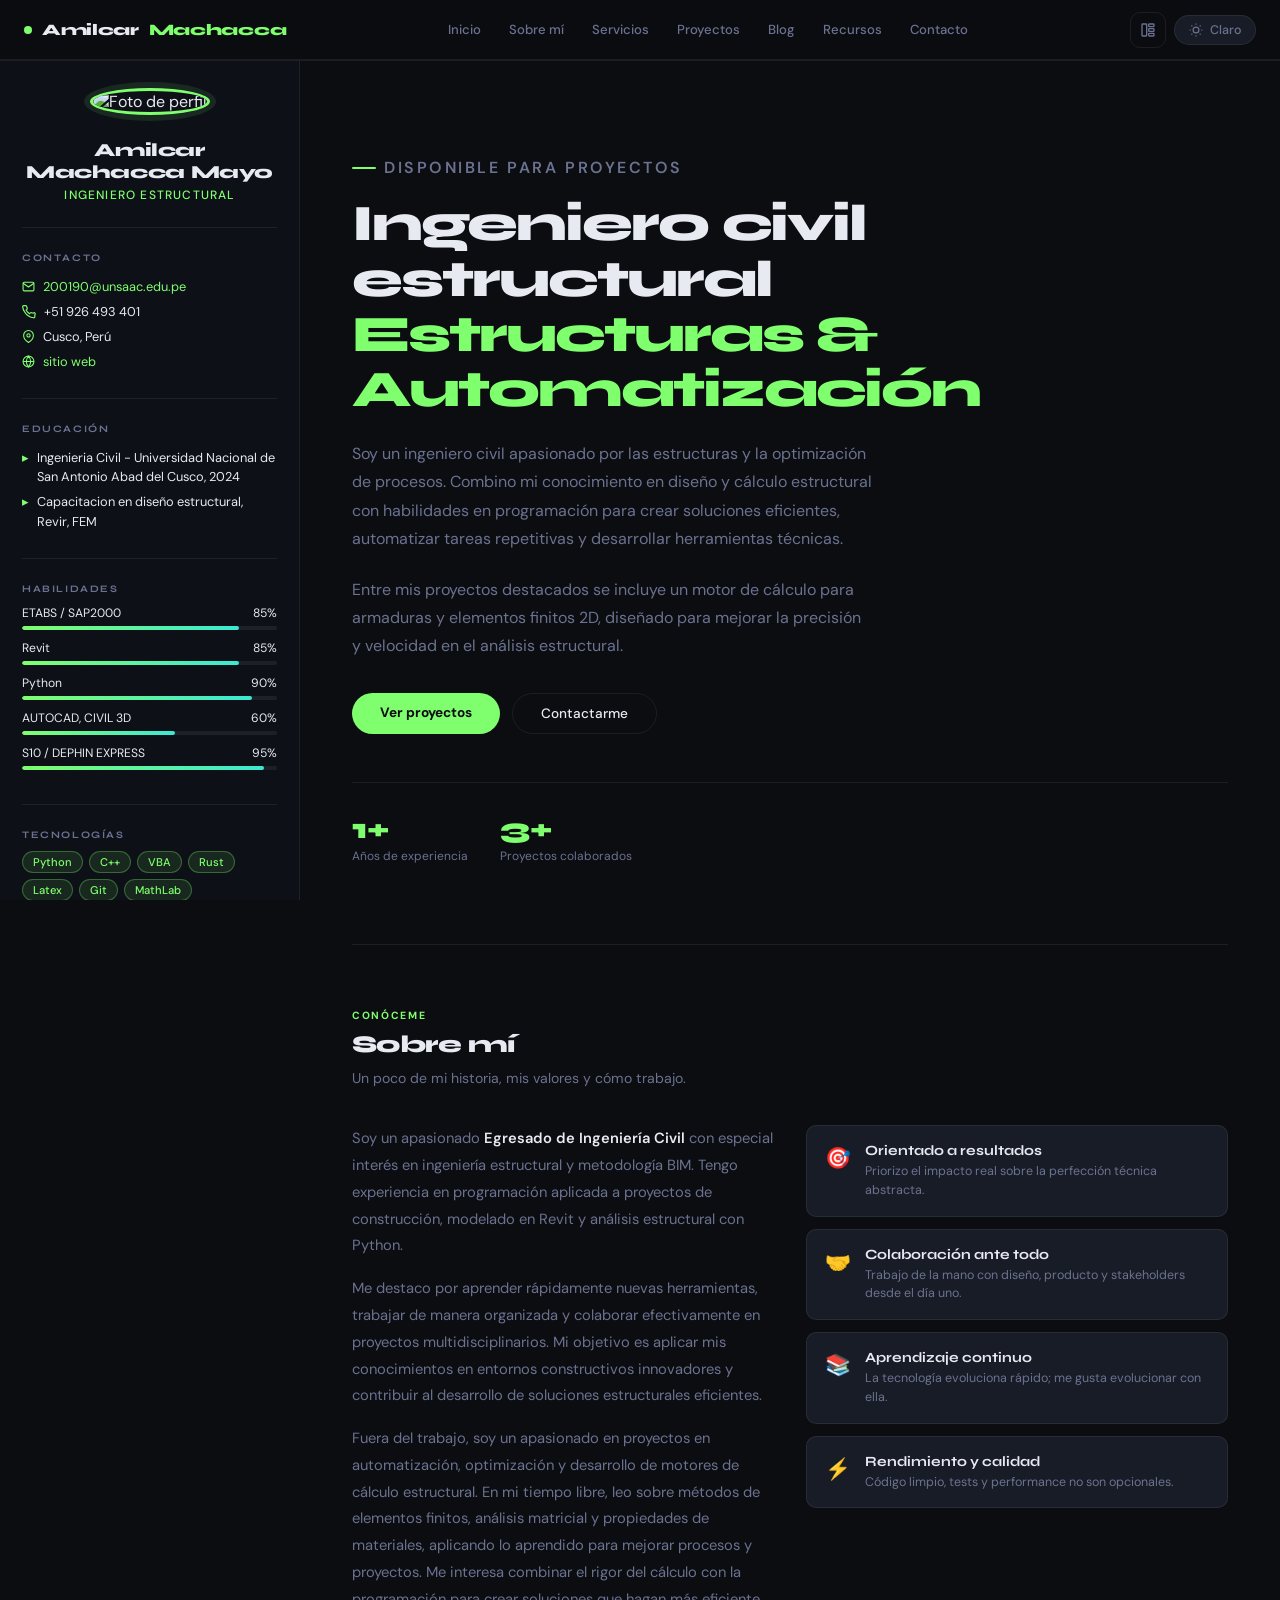
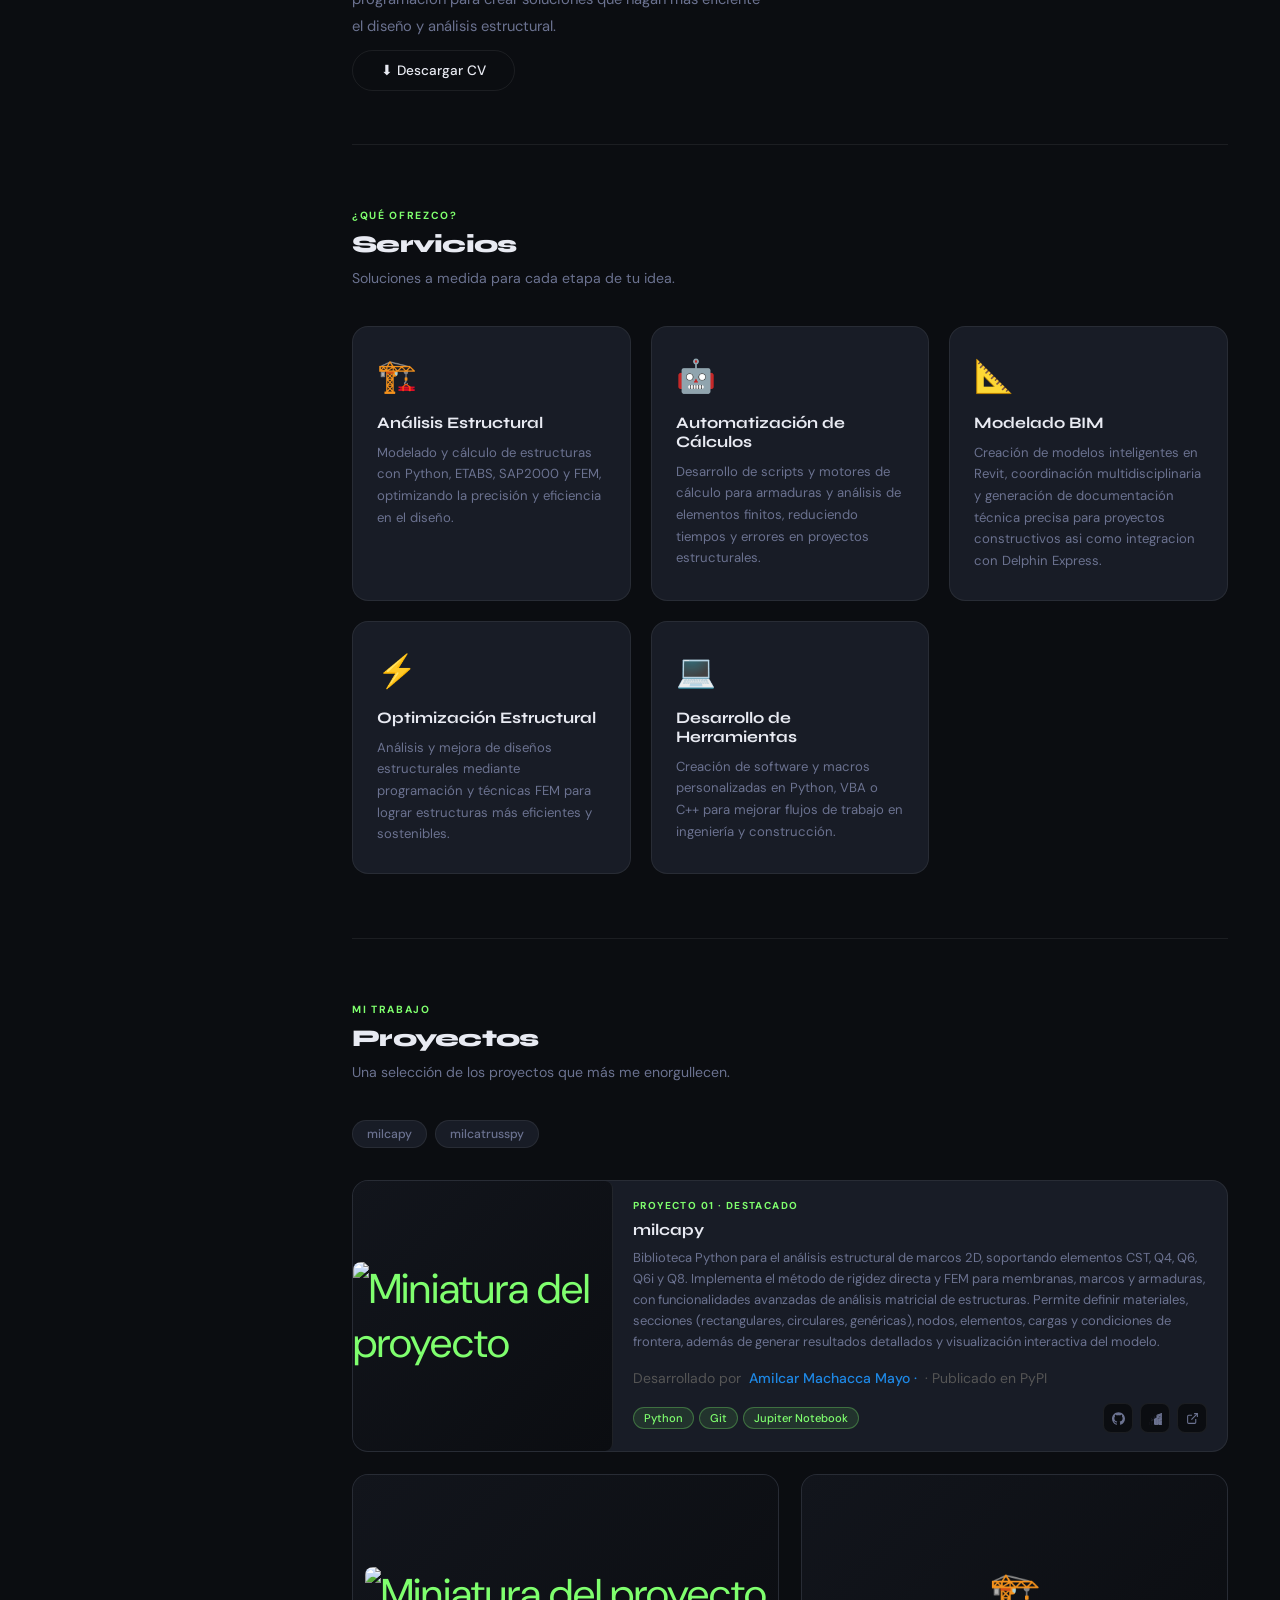
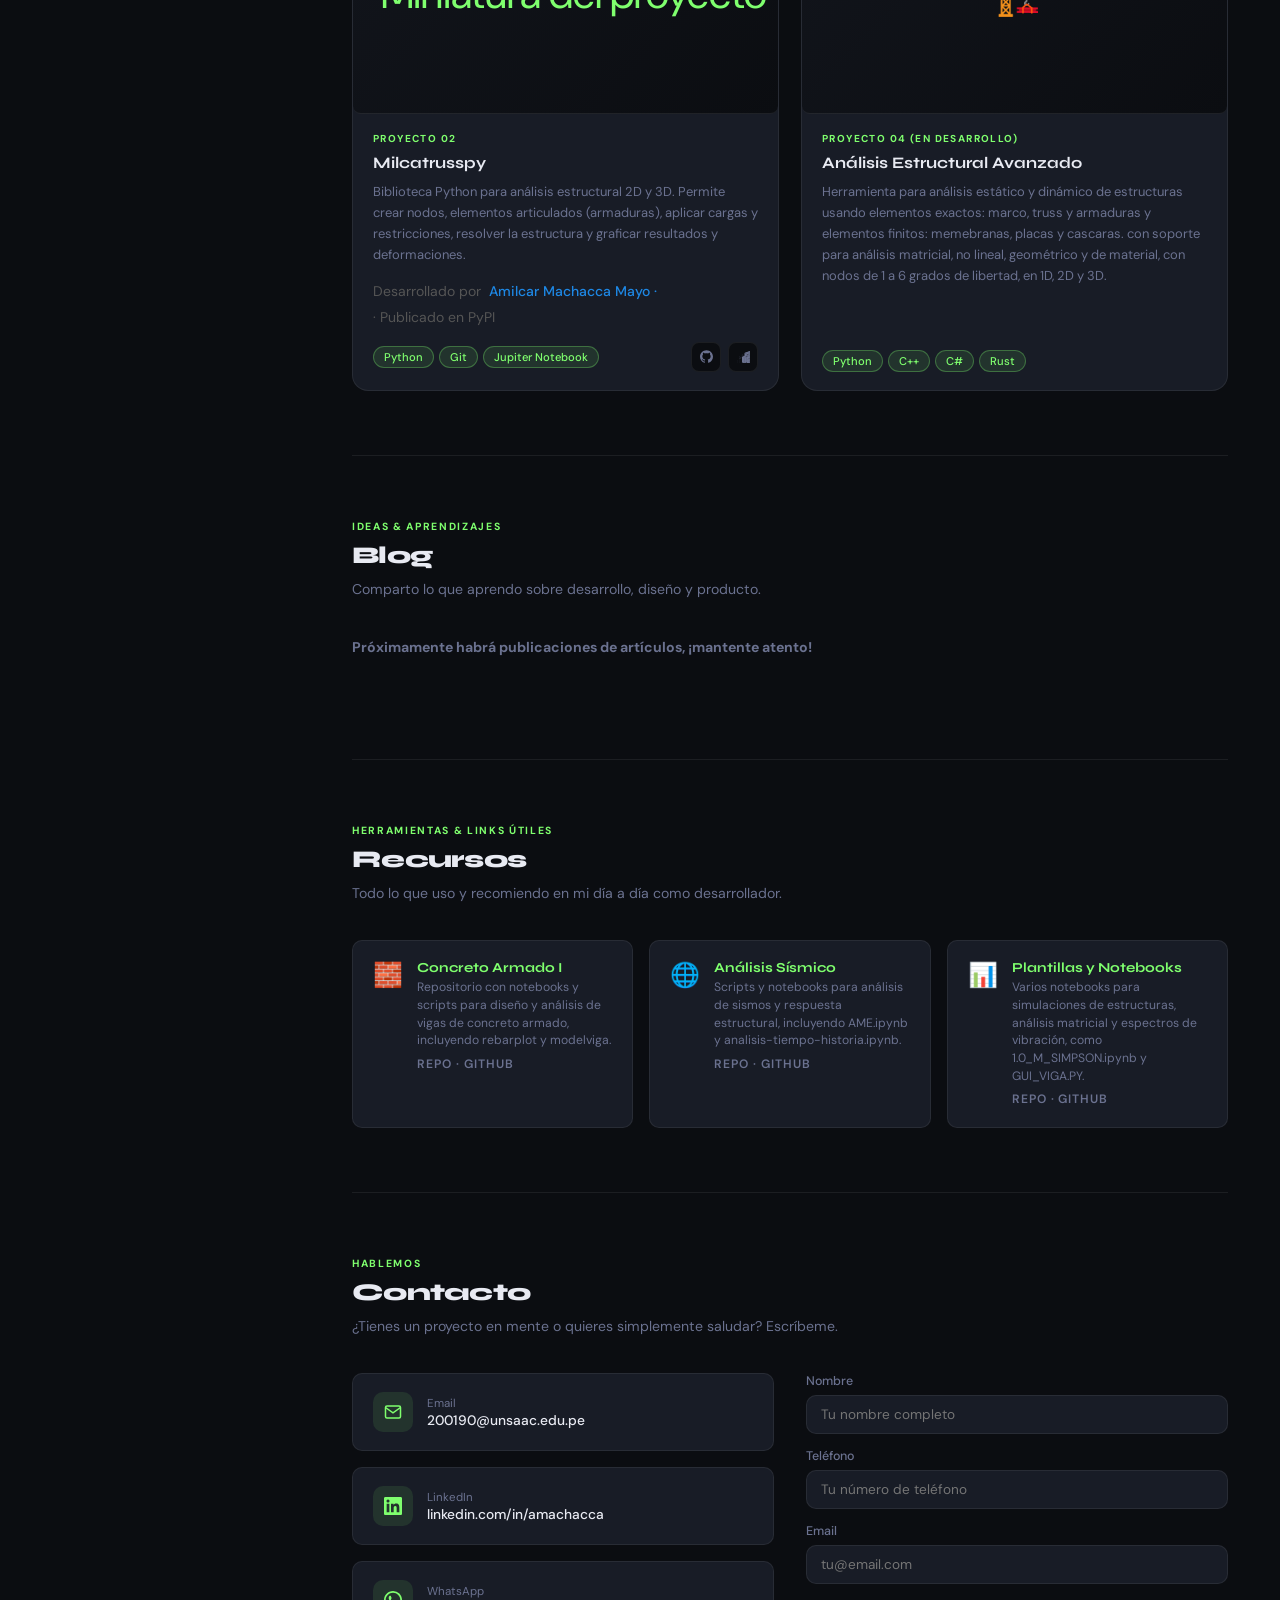
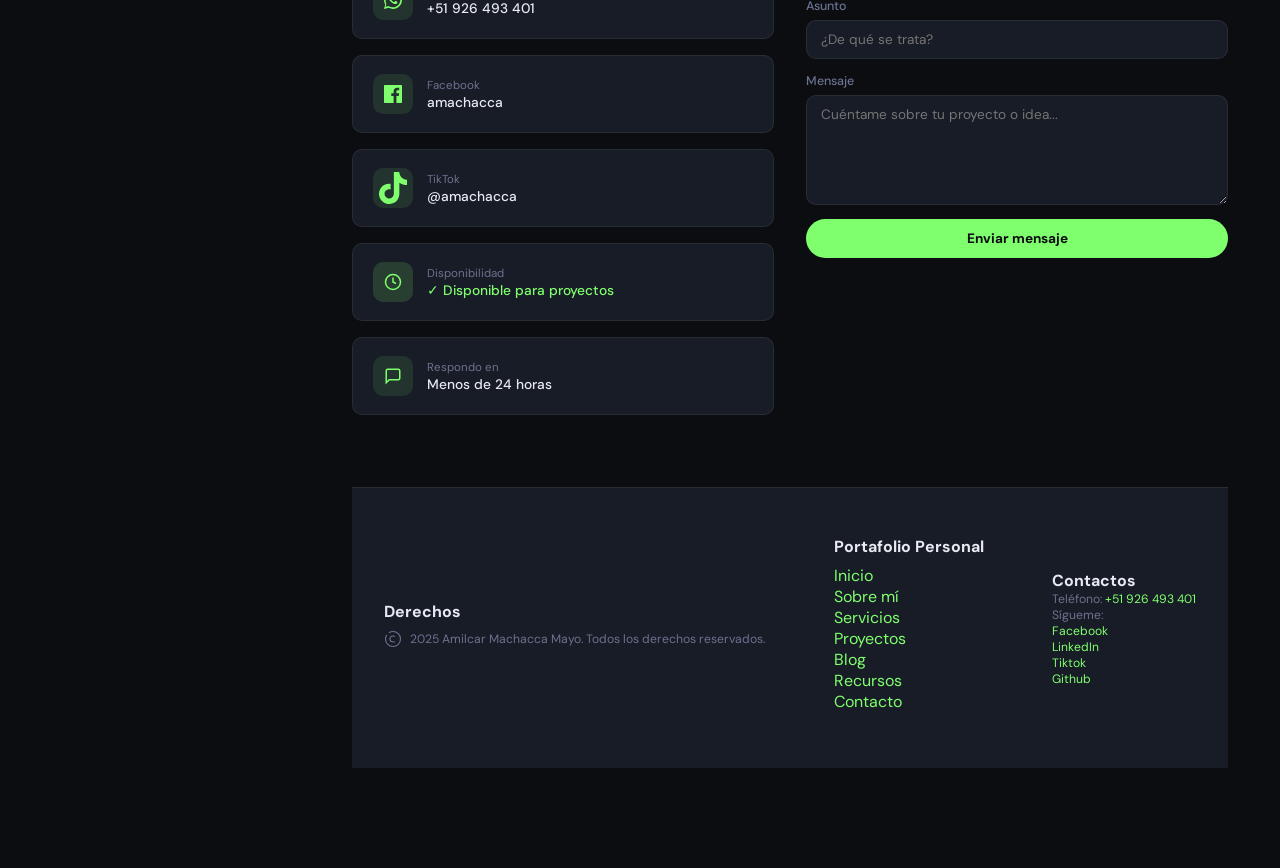
==== commit 2e89f5f9: "quitar MAYO en el Inicio" ====
--- a/index.html
+++ b/index.html
@@ -32,7 +32,7 @@
     <!-- Logo / Nombre en el navbar — Cambia el texto -->
     <a class="navbar-brand" href="#inicio">
         <span class="nav-dot"></span>
-        Amilcar<span>Machacca Mayo</span>
+        Amilcar<span>Machacca</span>
     </a>
 
     <!-- Links de navegación (escritorio) -->
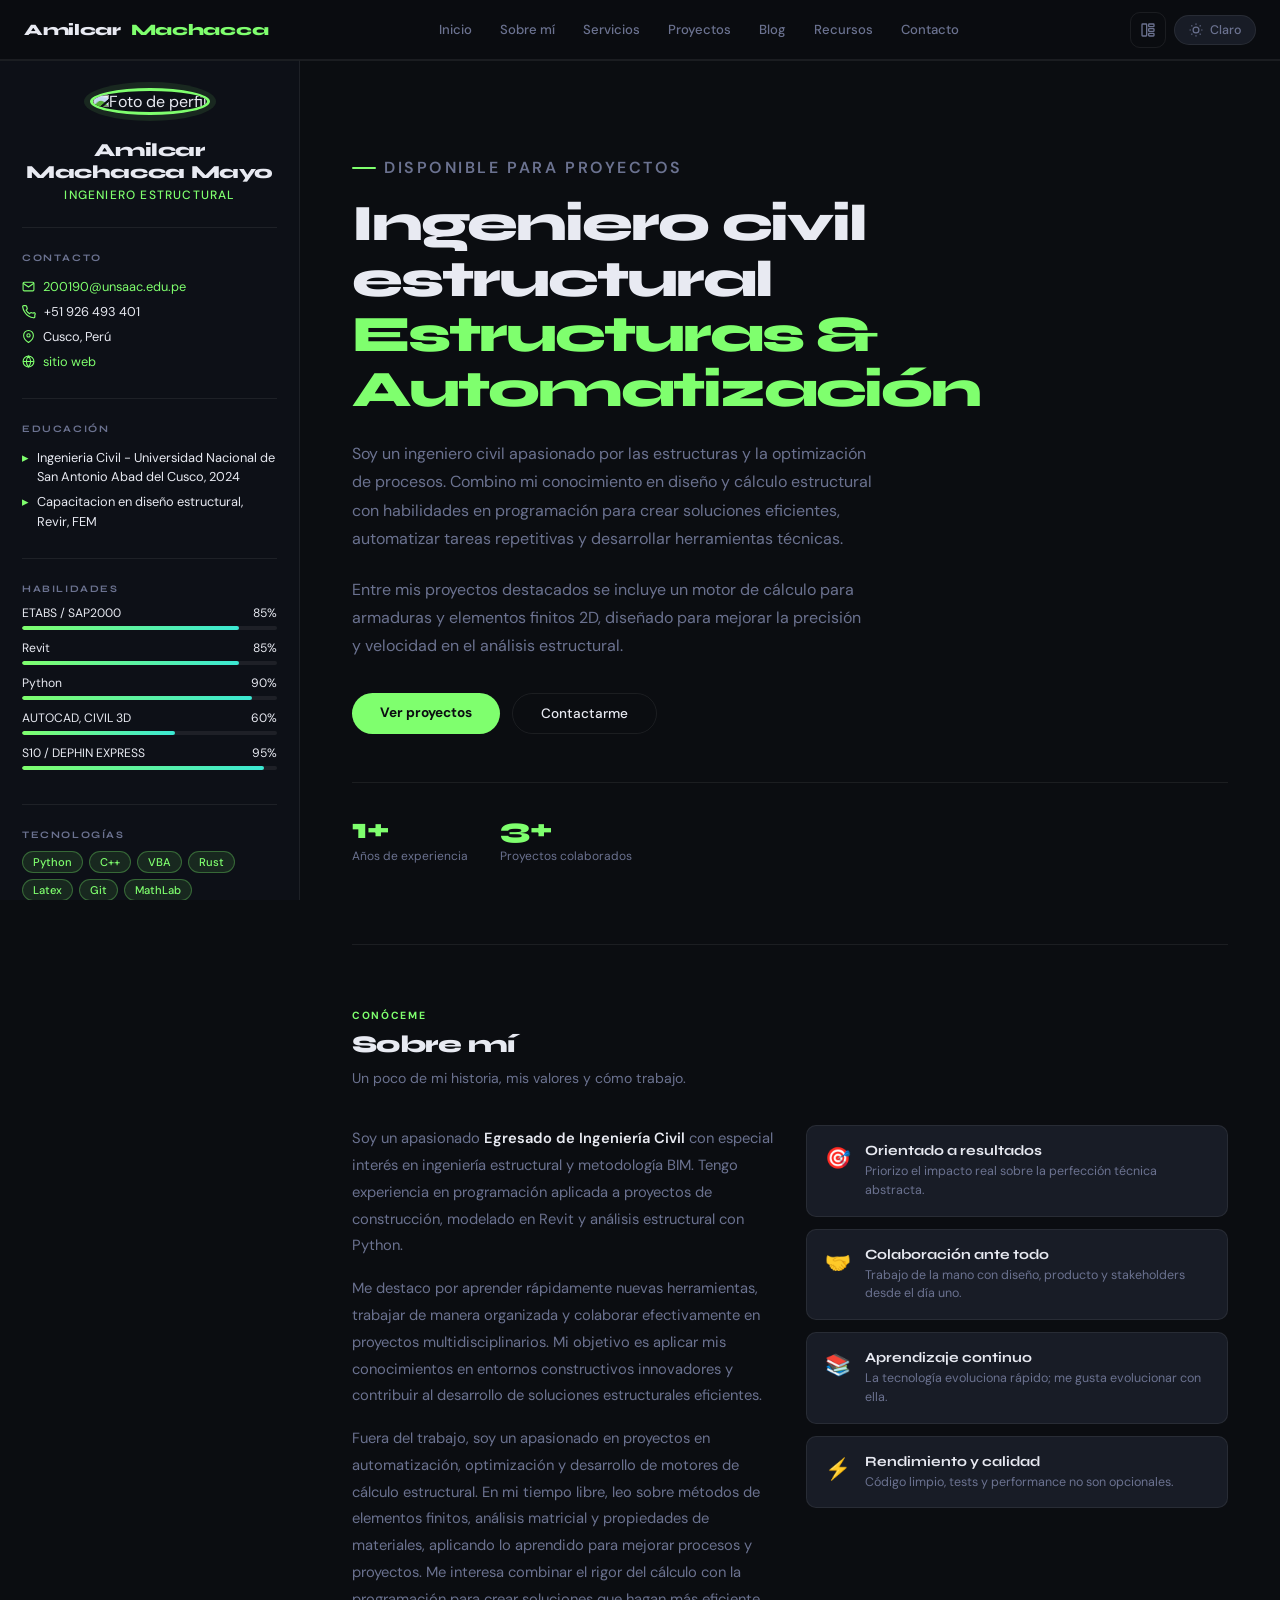
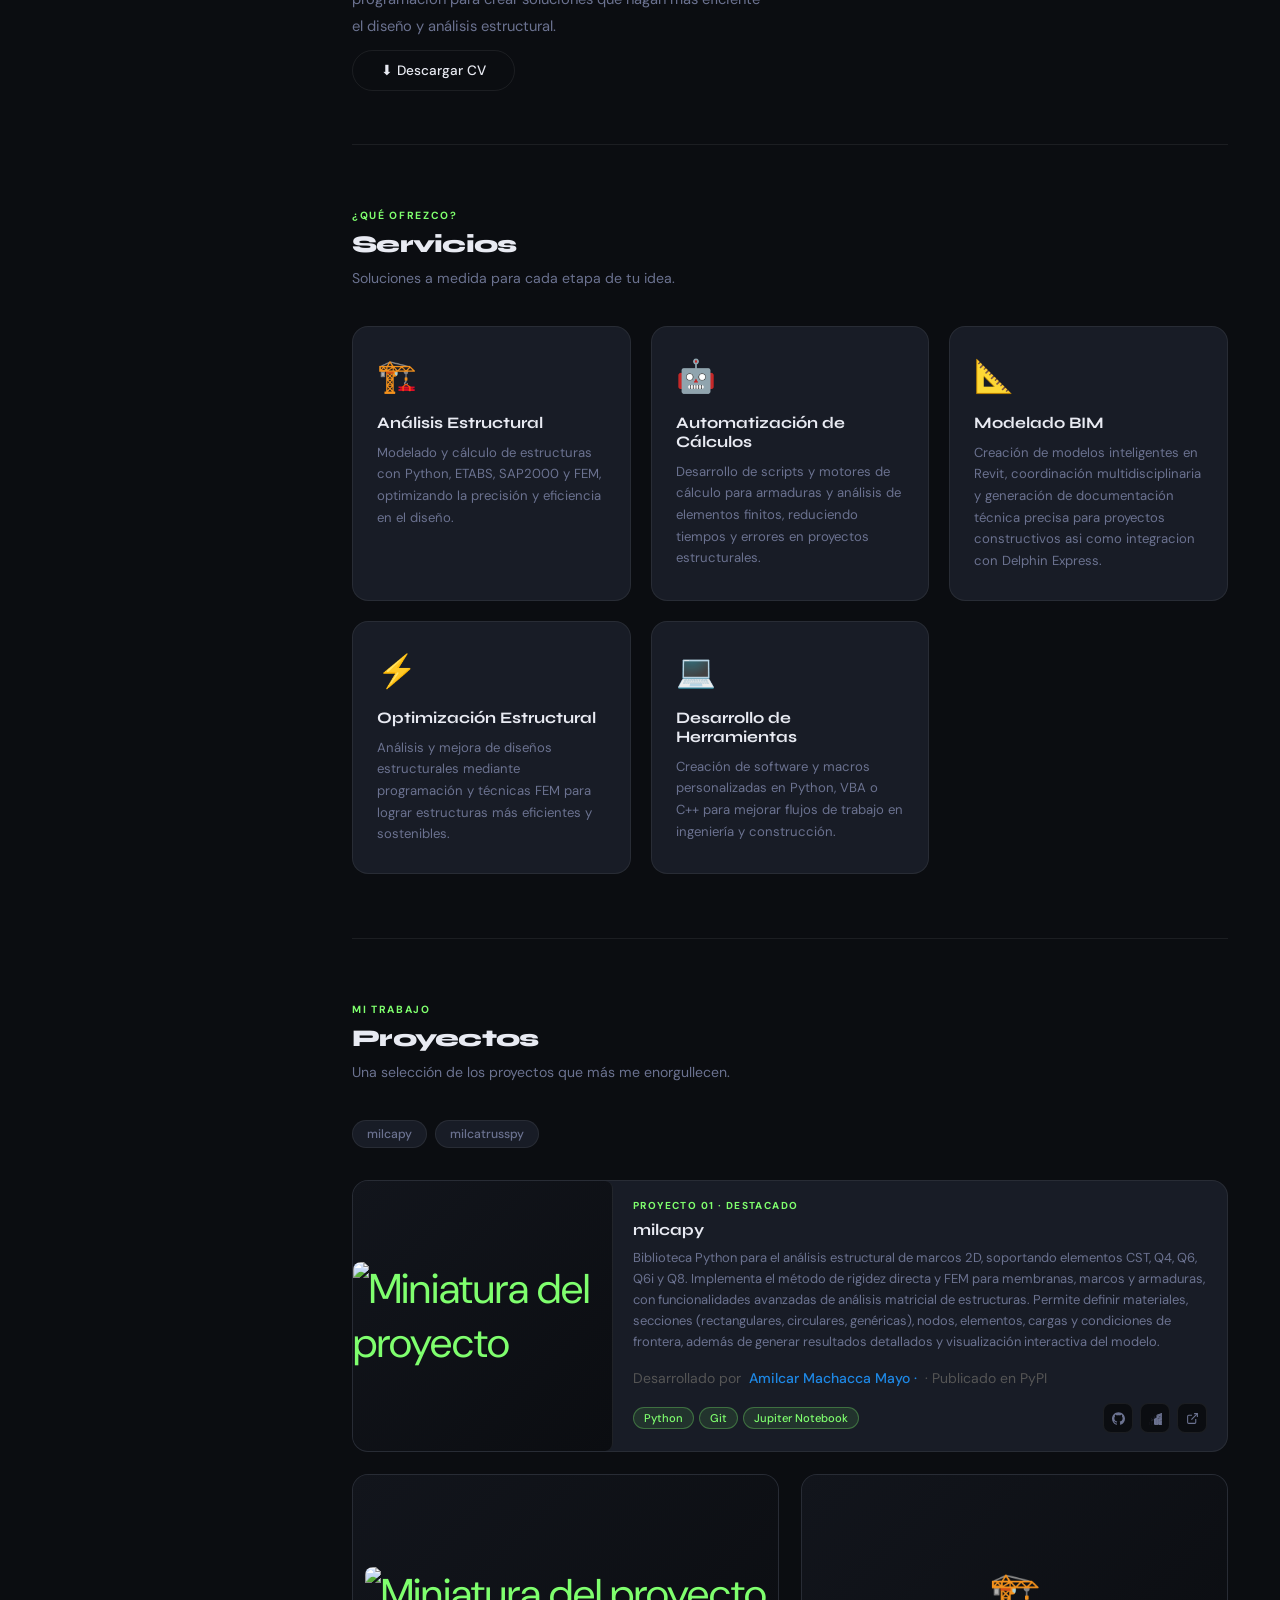
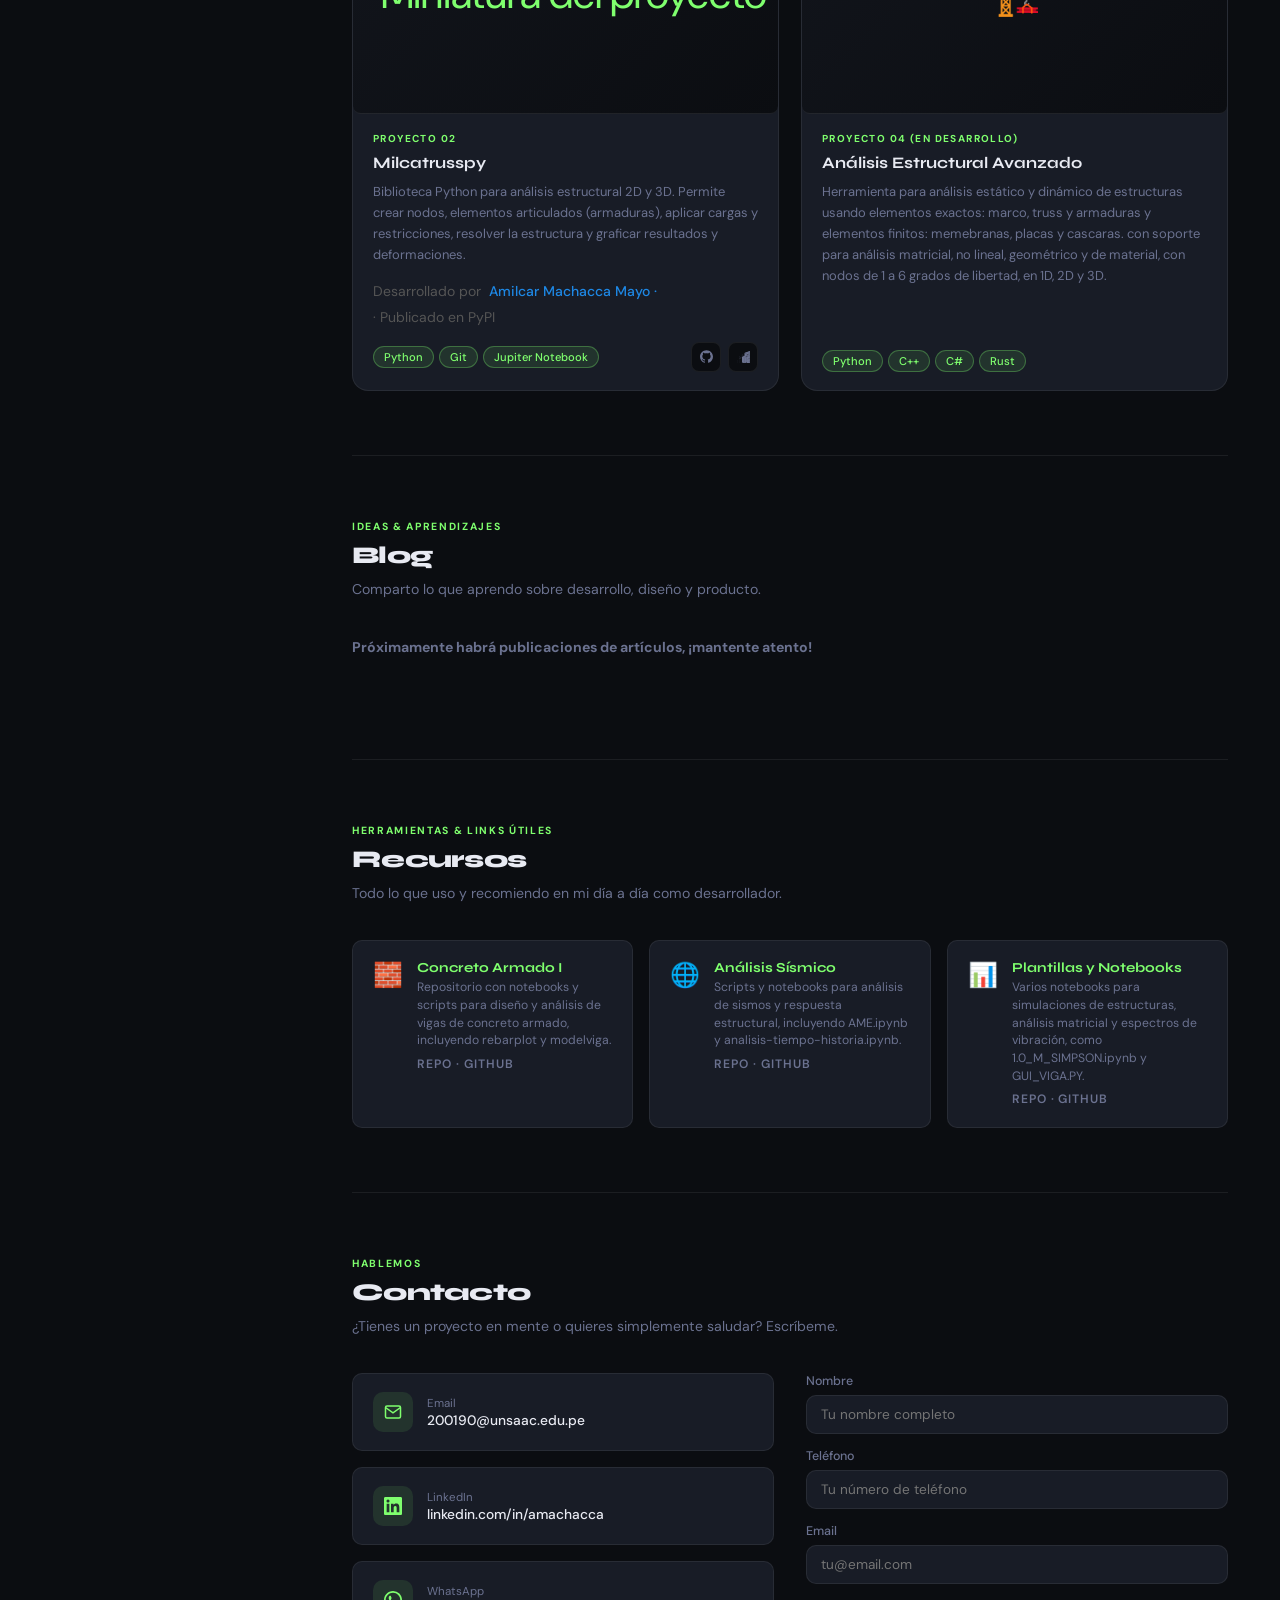
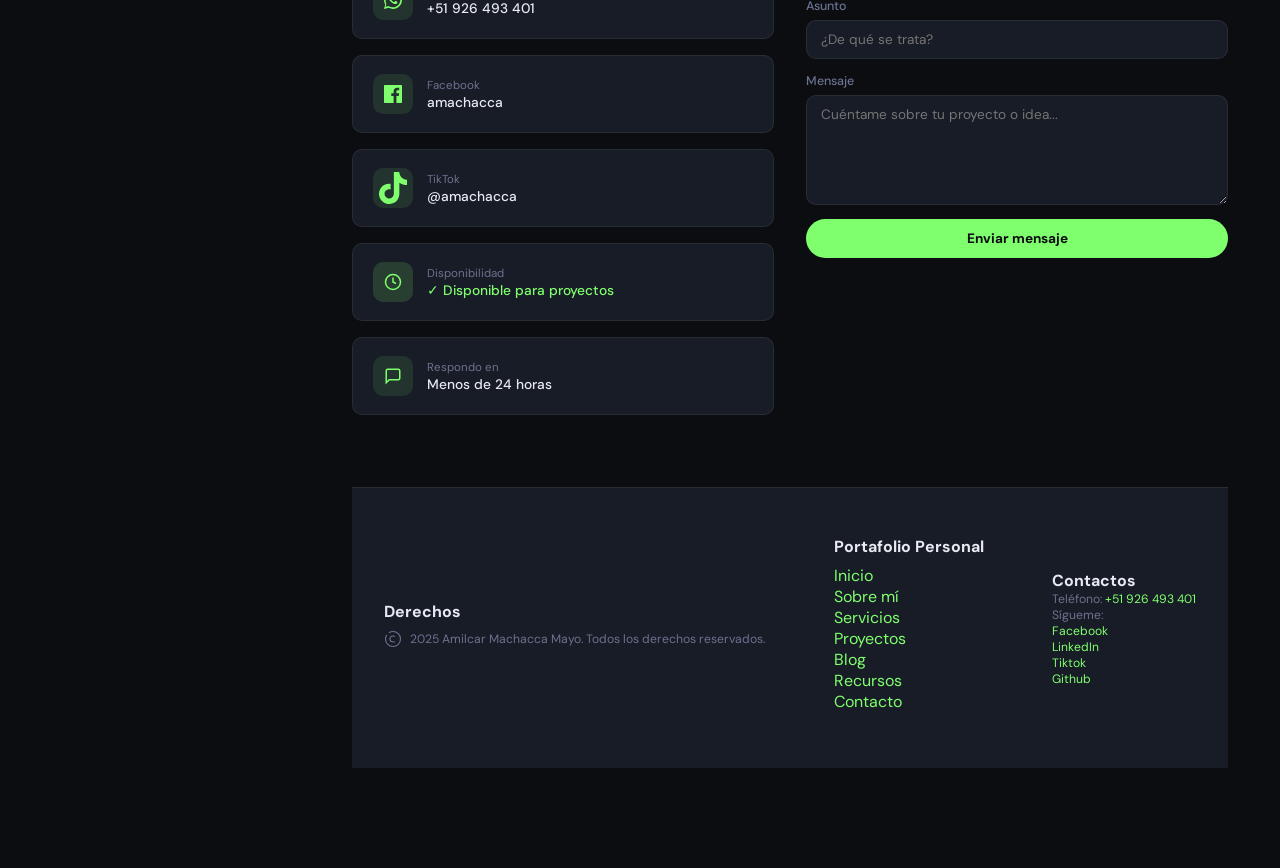
==== commit 6cf14988: "quitar dot del #inicio" ====
--- a/index.html
+++ b/index.html
@@ -31,7 +31,7 @@
 
     <!-- Logo / Nombre en el navbar — Cambia el texto -->
     <a class="navbar-brand" href="#inicio">
-        <span class="nav-dot"></span>
+        <!-- <span class="nav-dot"></span> -->
         Amilcar<span>Machacca</span>
     </a>
 
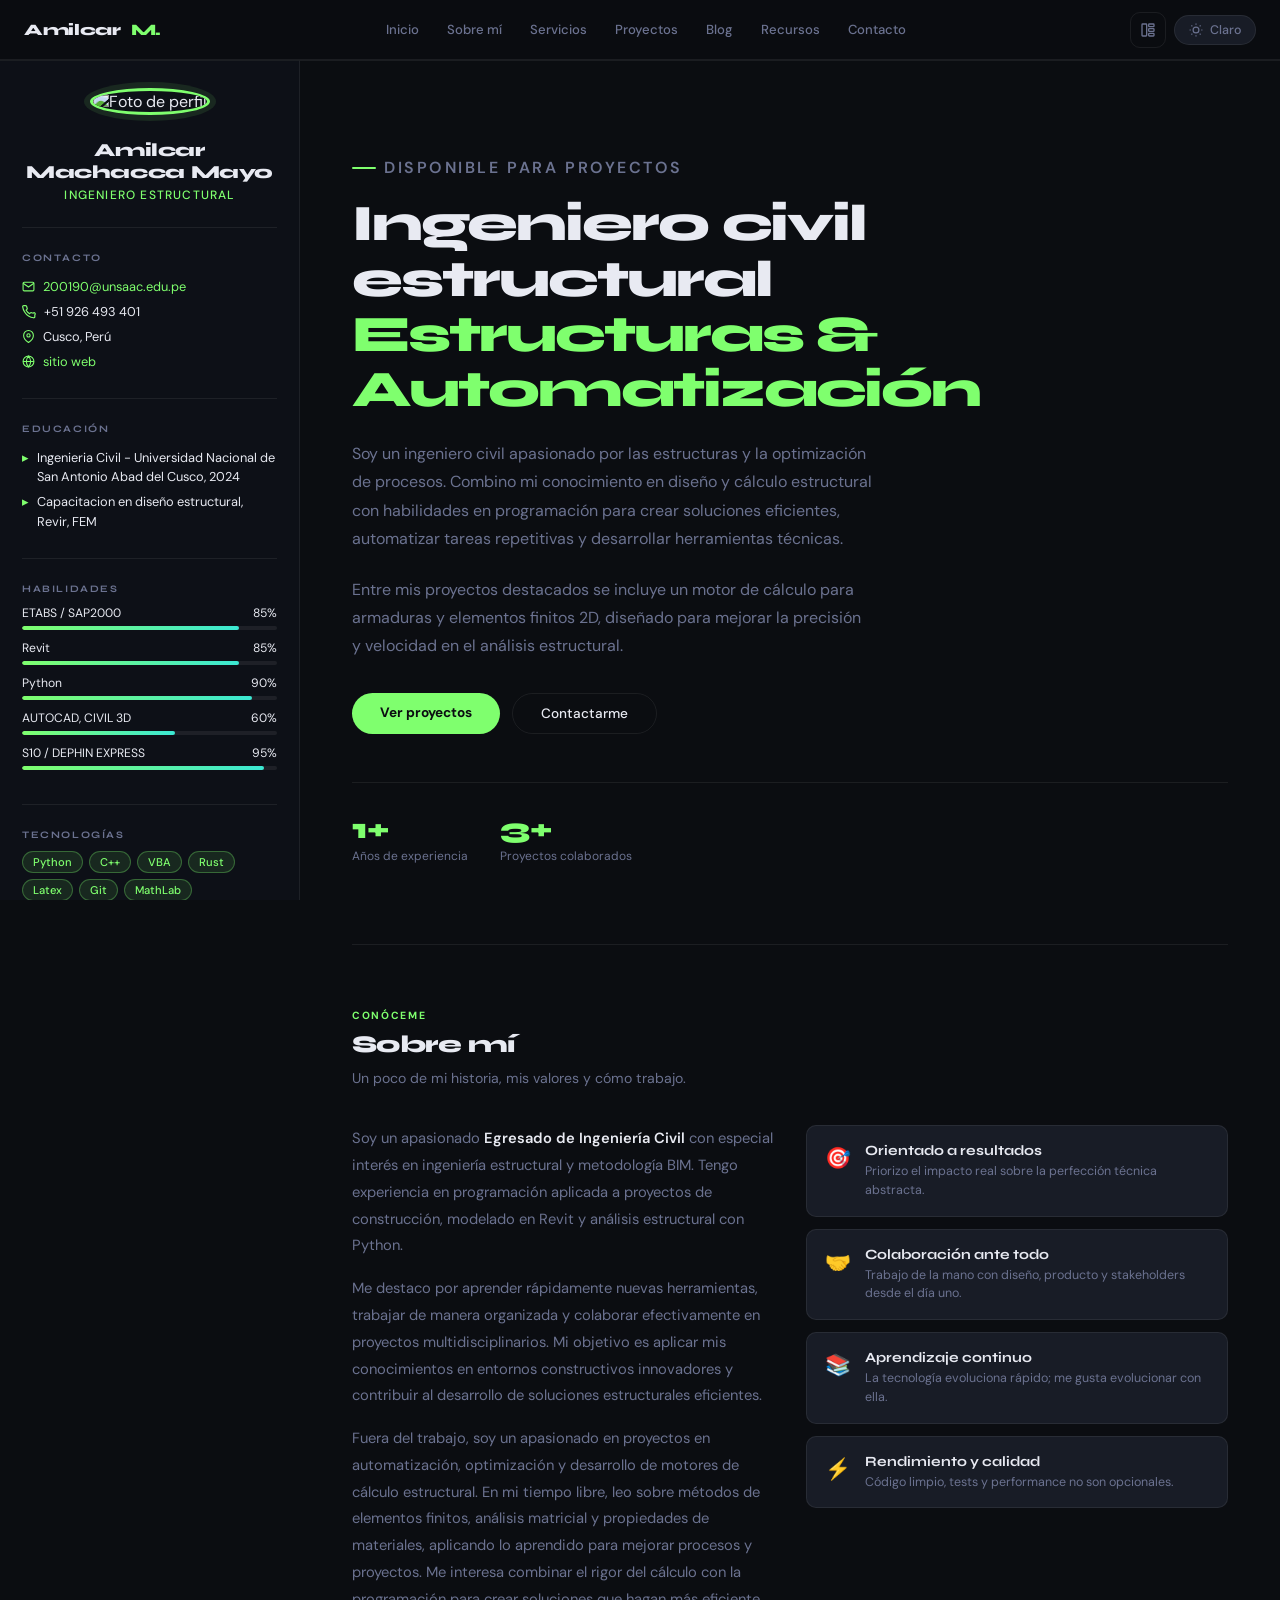
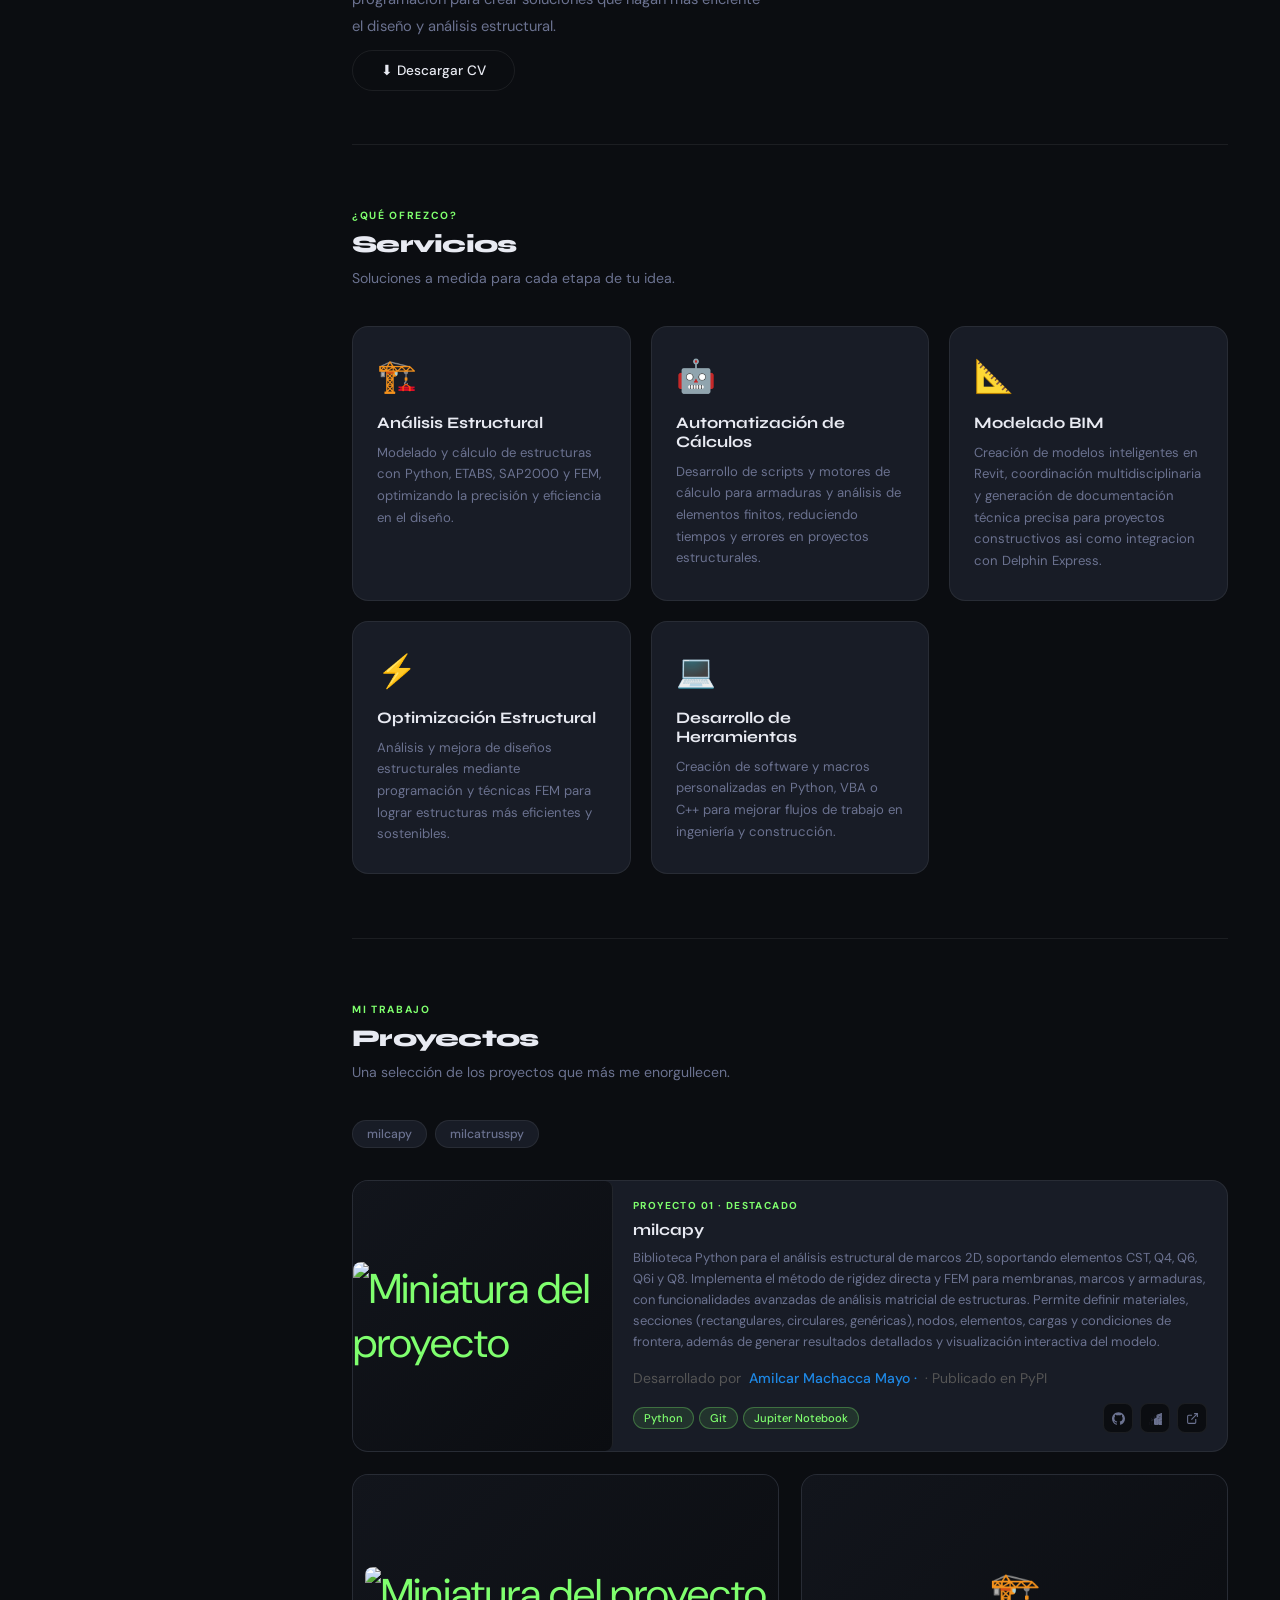
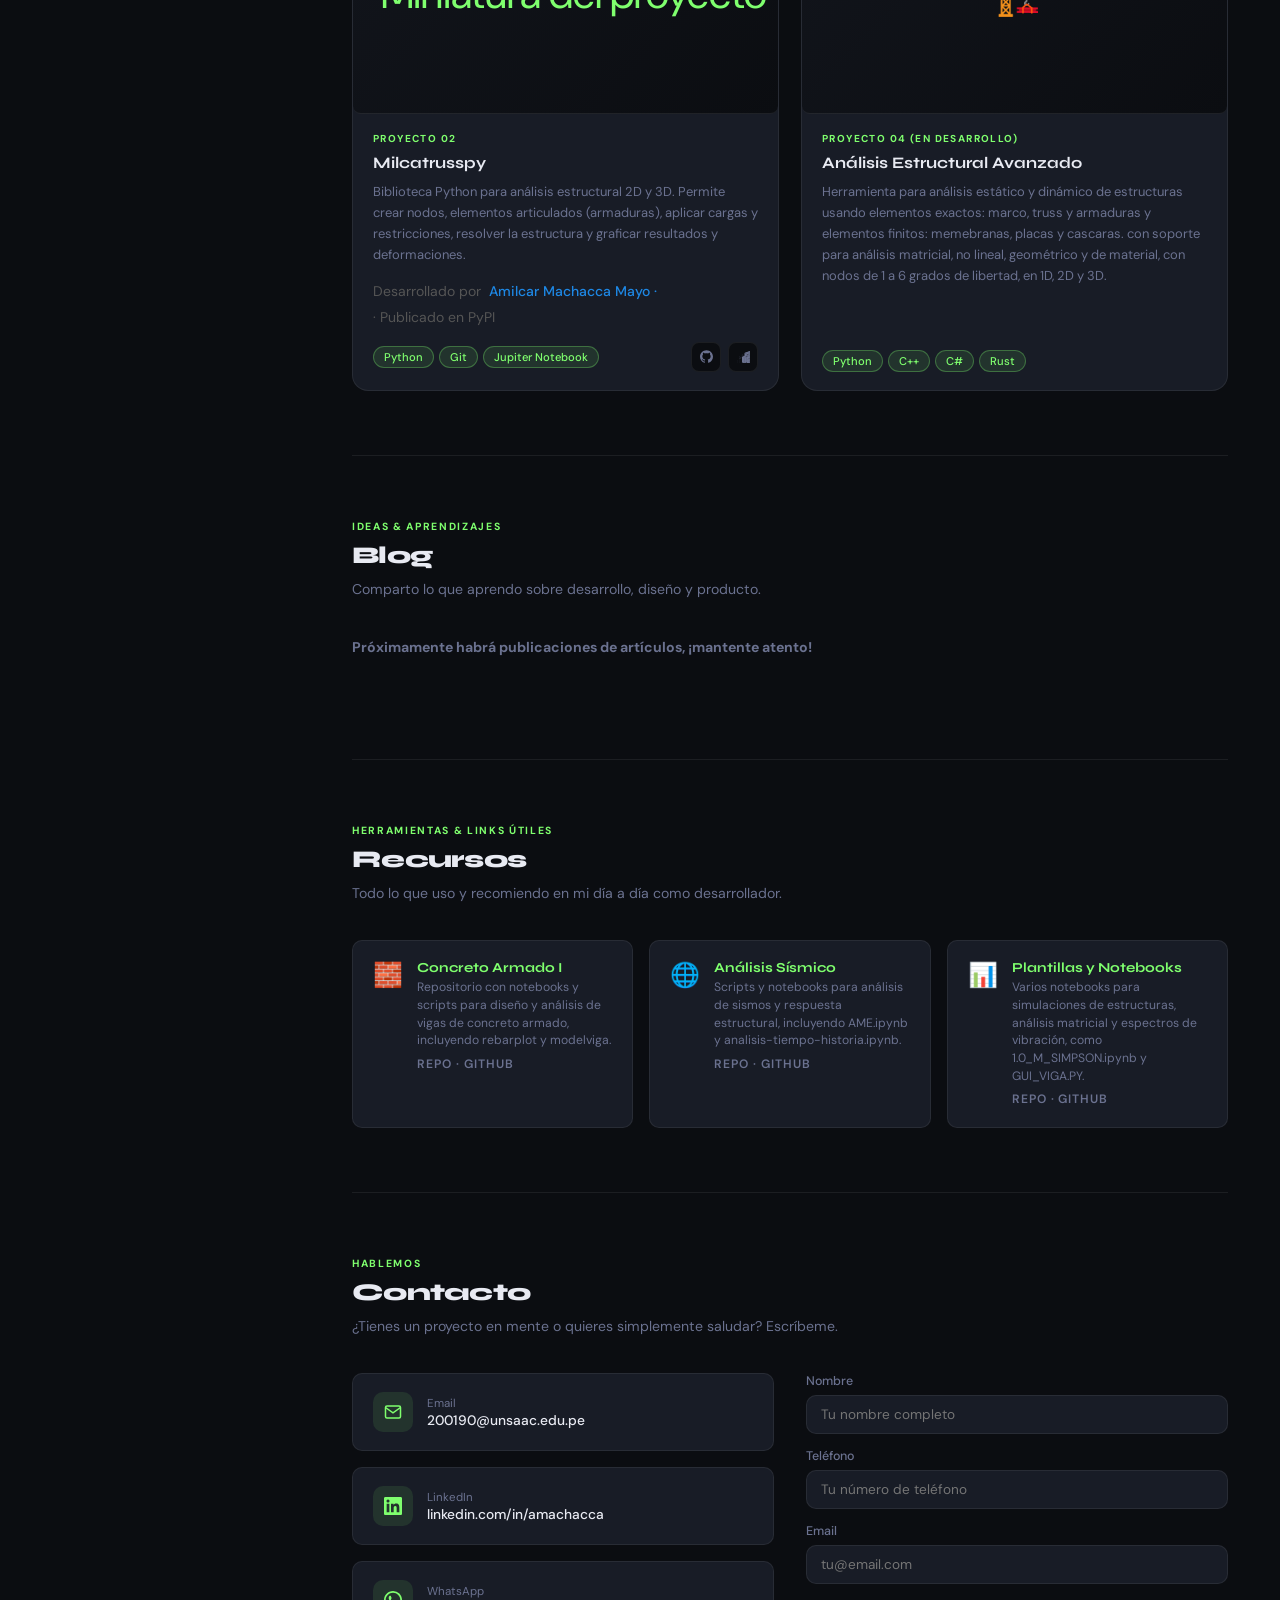
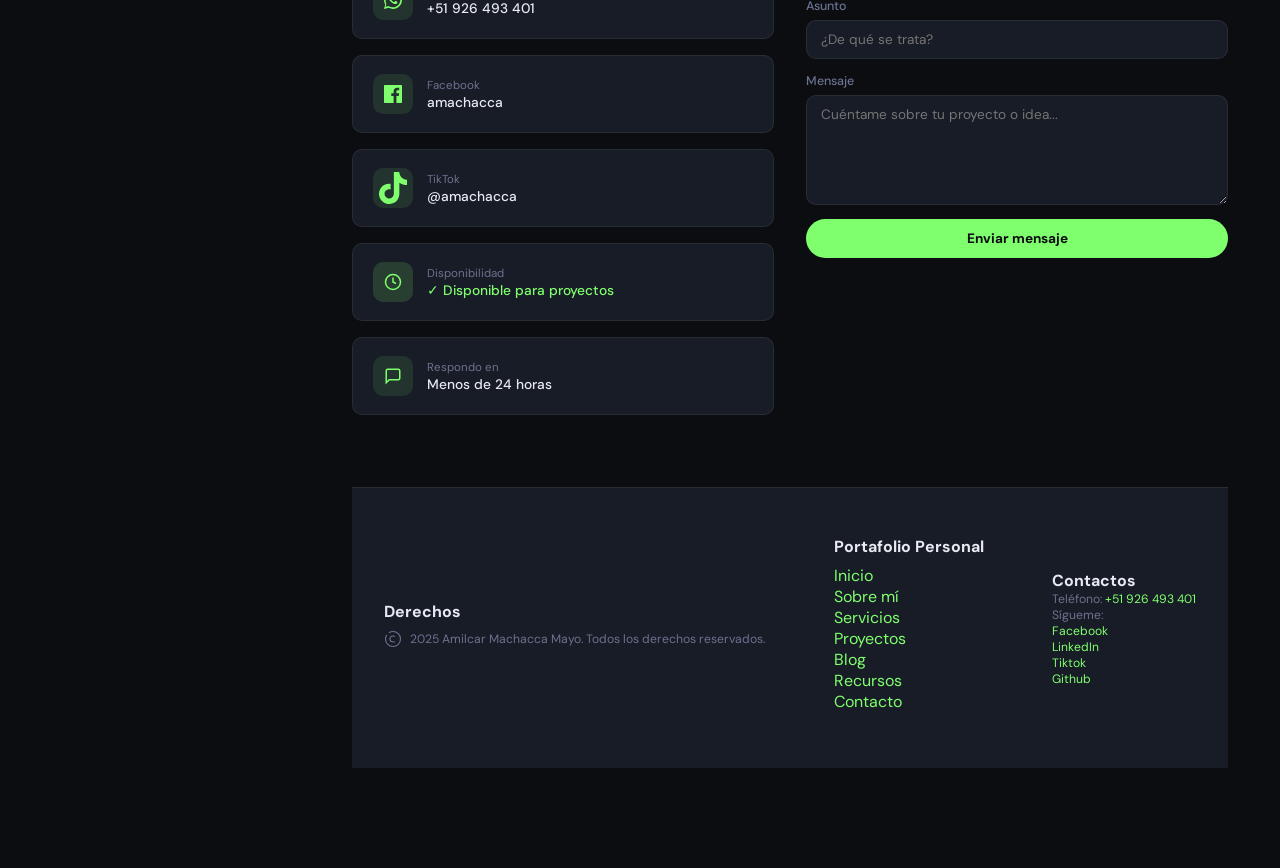
==== commit ec41cd66: "reemplzar Machacca por M." ====
--- a/index.html
+++ b/index.html
@@ -32,7 +32,7 @@
     <!-- Logo / Nombre en el navbar — Cambia el texto -->
     <a class="navbar-brand" href="#inicio">
         <!-- <span class="nav-dot"></span> -->
-        Amilcar<span>Machacca</span>
+        Amilcar<span>M.</span>
     </a>
 
     <!-- Links de navegación (escritorio) -->
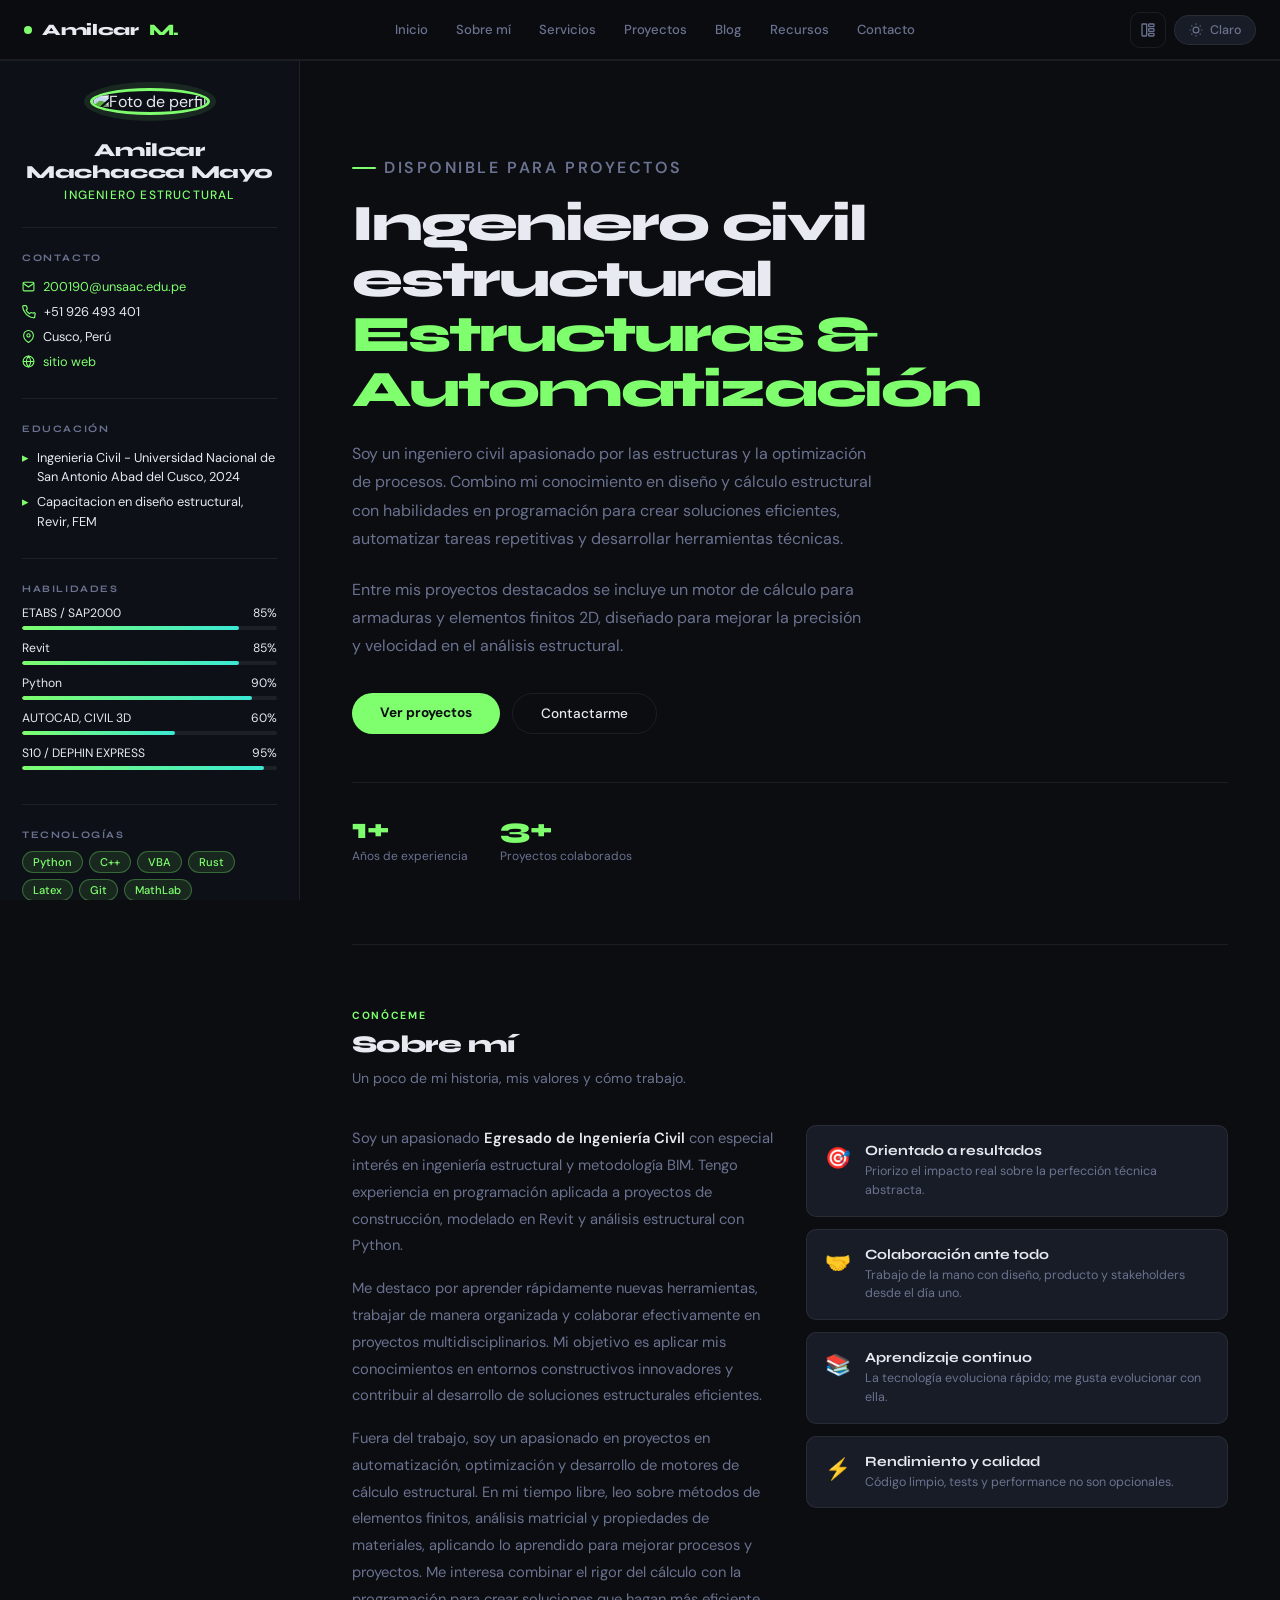
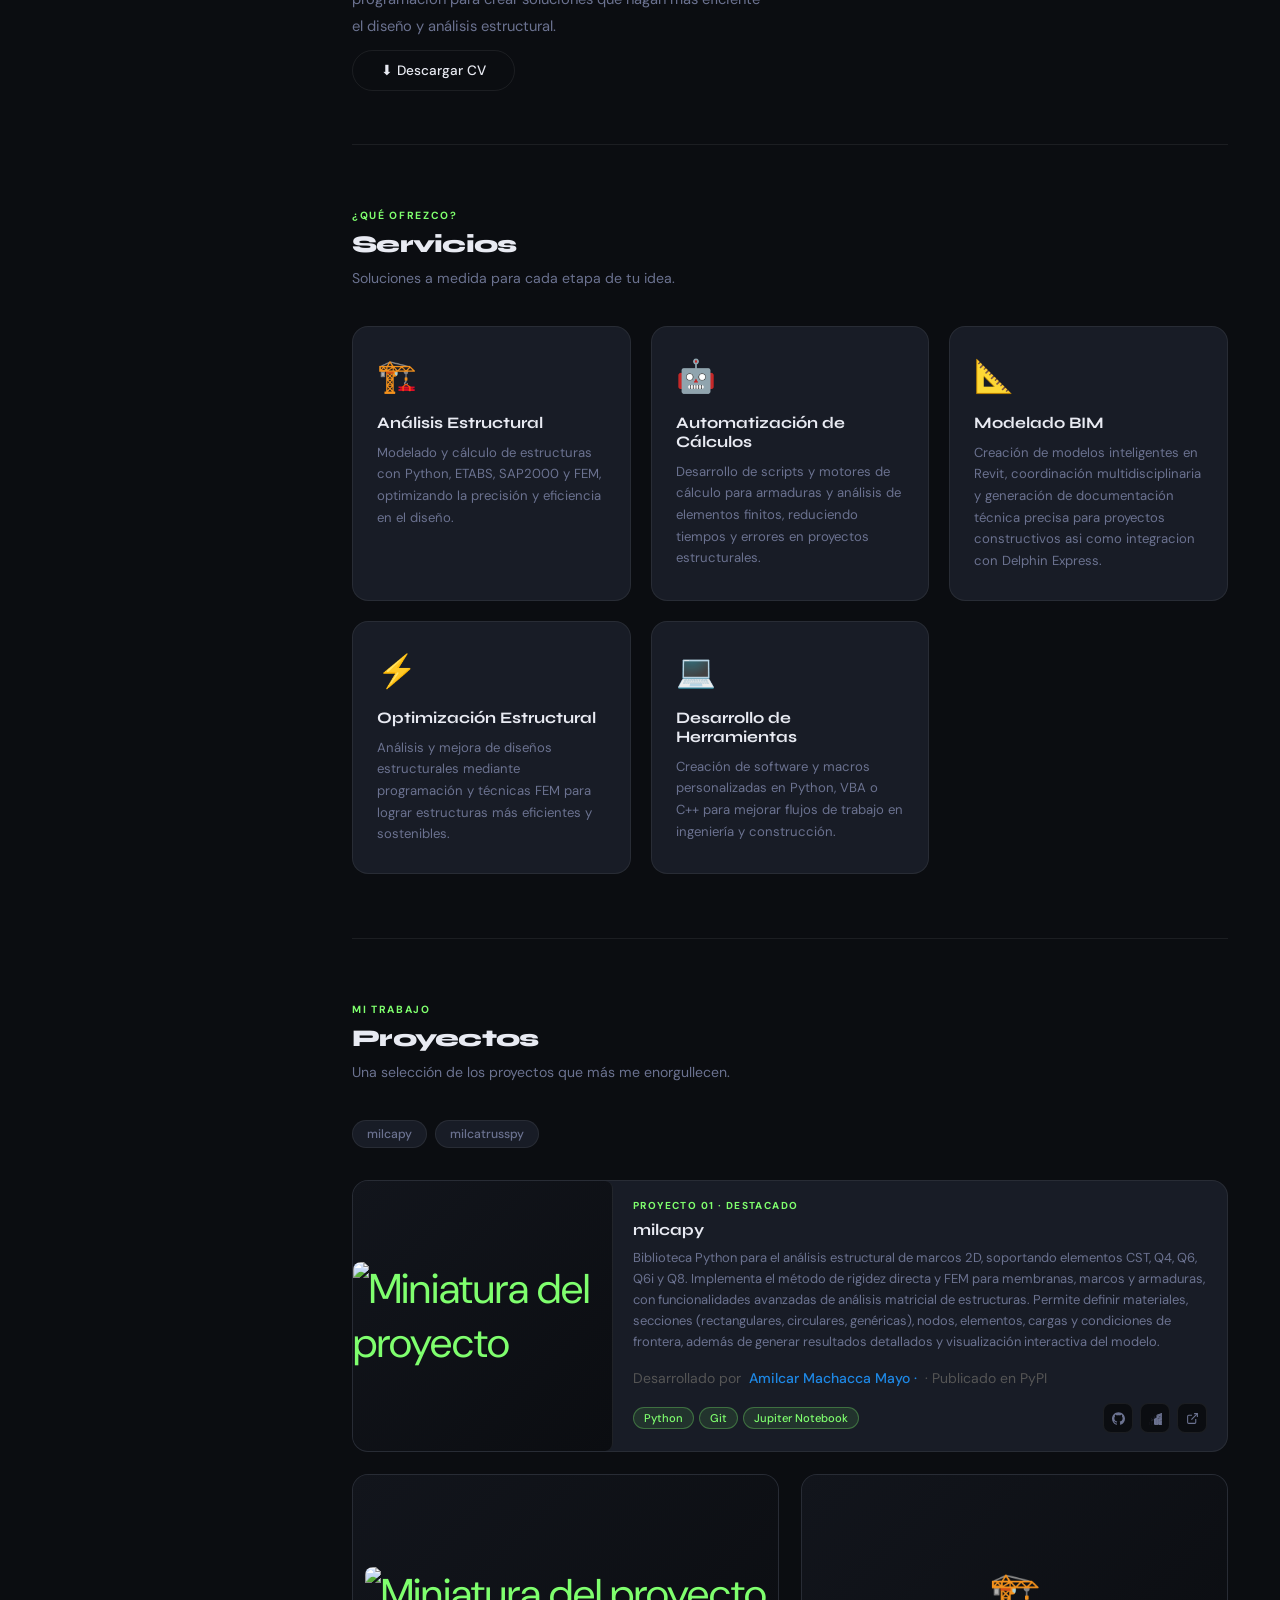
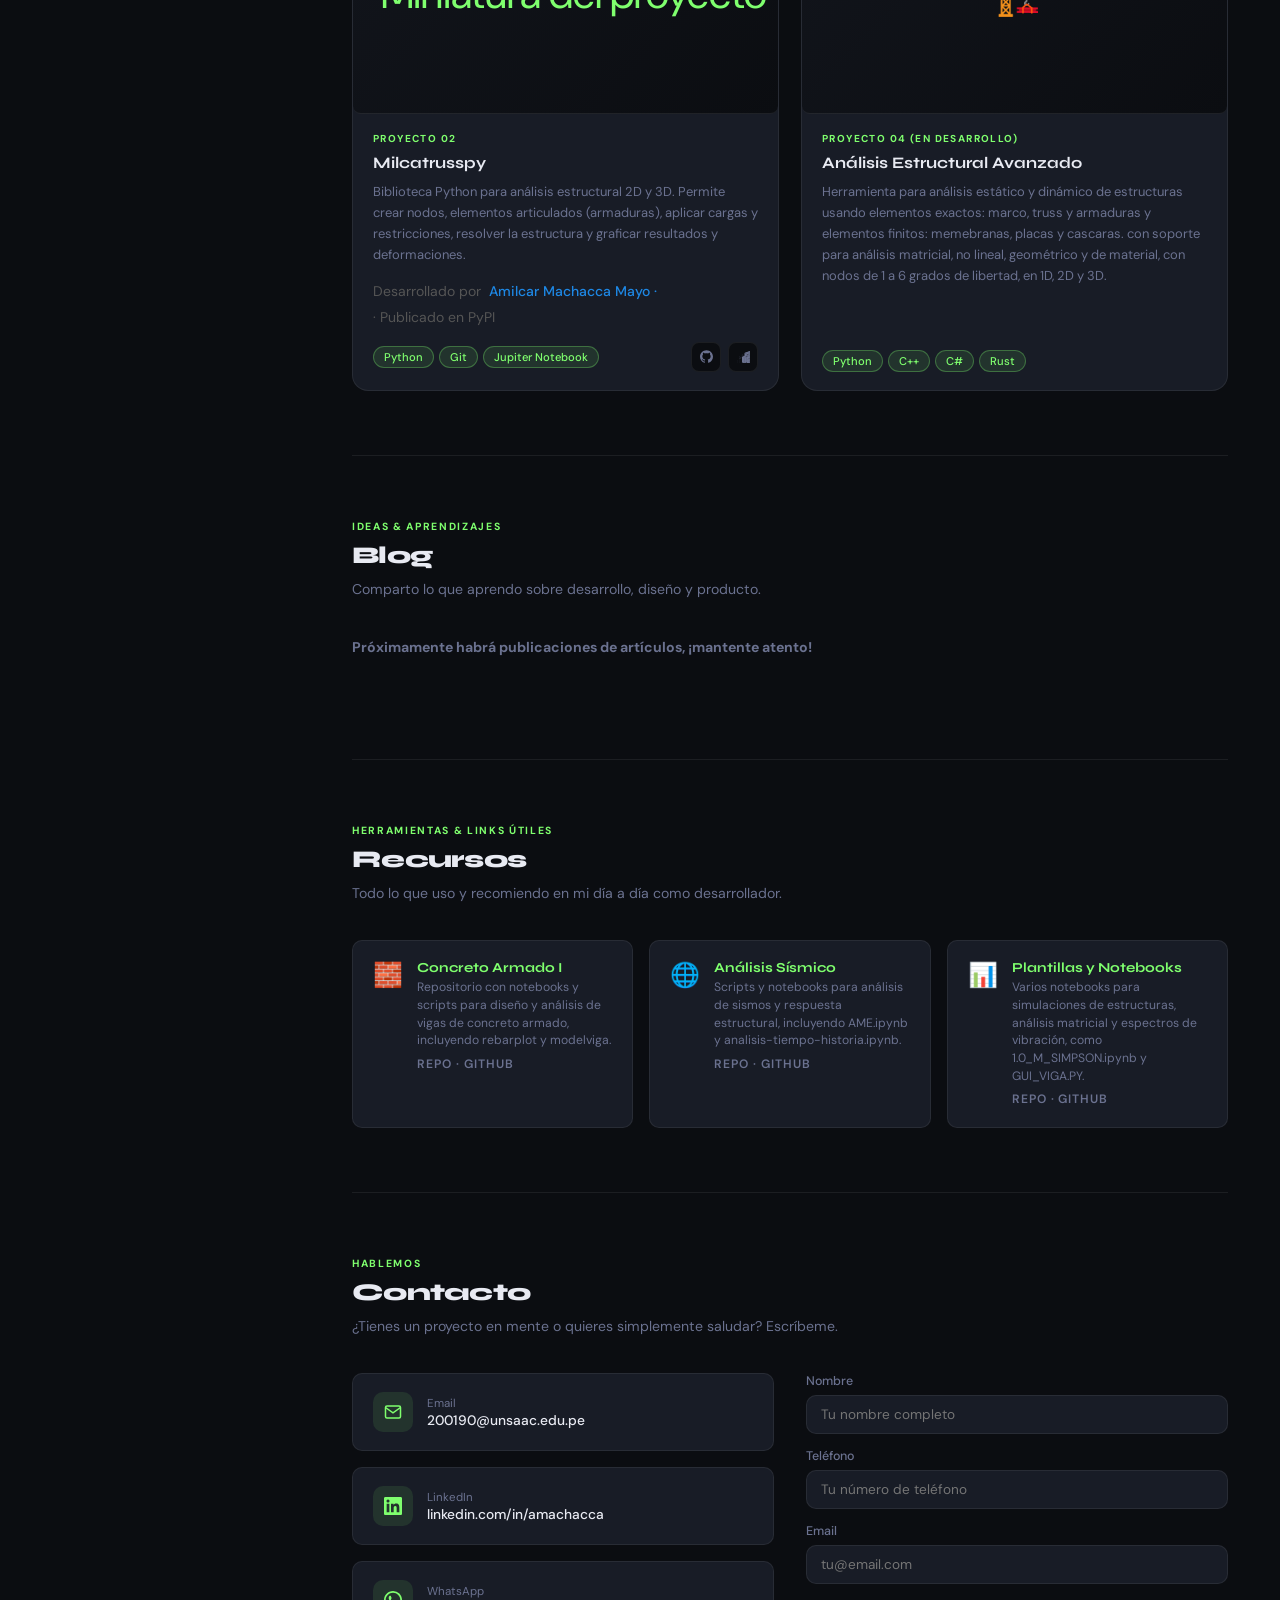
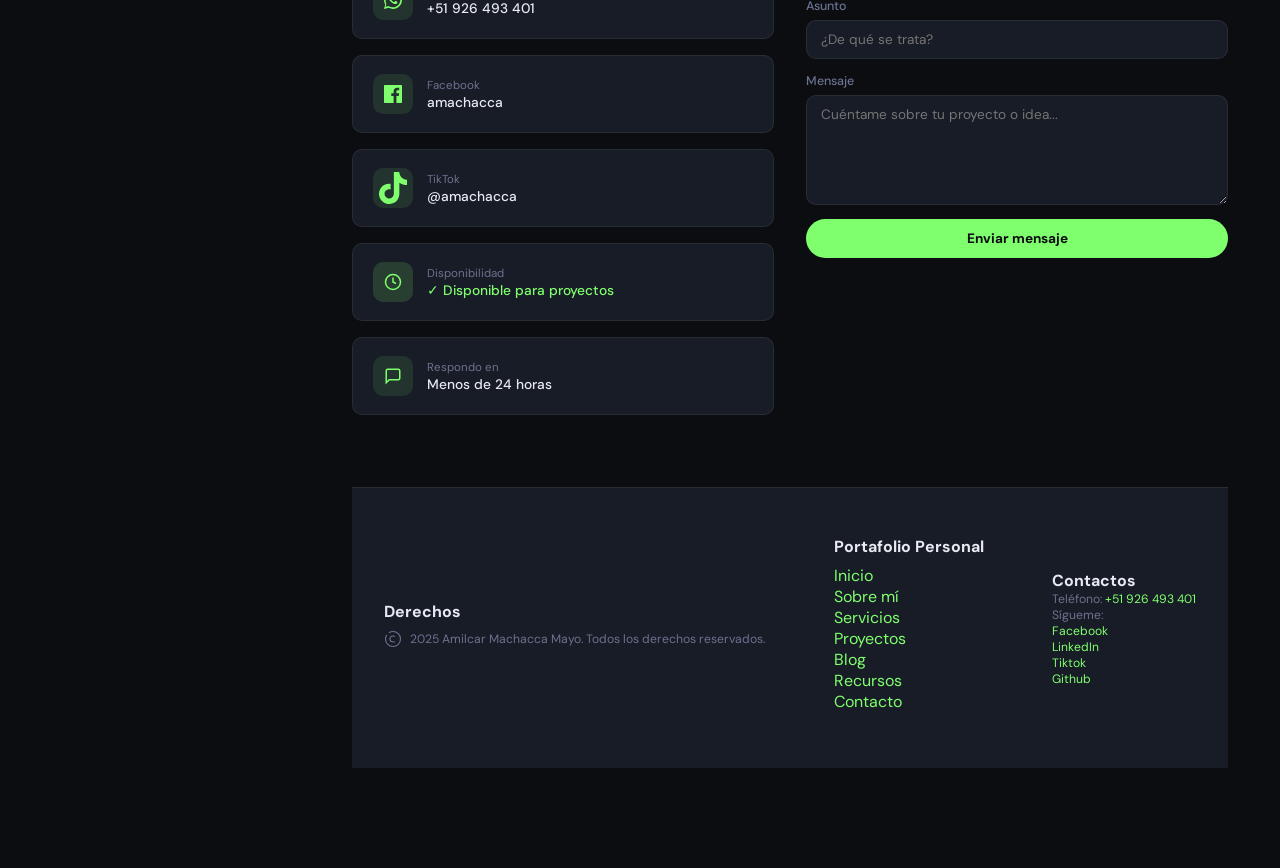
==== commit 1655c4d6: "restablecer el dot" ====
--- a/index.html
+++ b/index.html
@@ -31,7 +31,7 @@
 
     <!-- Logo / Nombre en el navbar — Cambia el texto -->
     <a class="navbar-brand" href="#inicio">
-        <!-- <span class="nav-dot"></span> -->
+        <span class="nav-dot"></span>
         Amilcar<span>M.</span>
     </a>
 
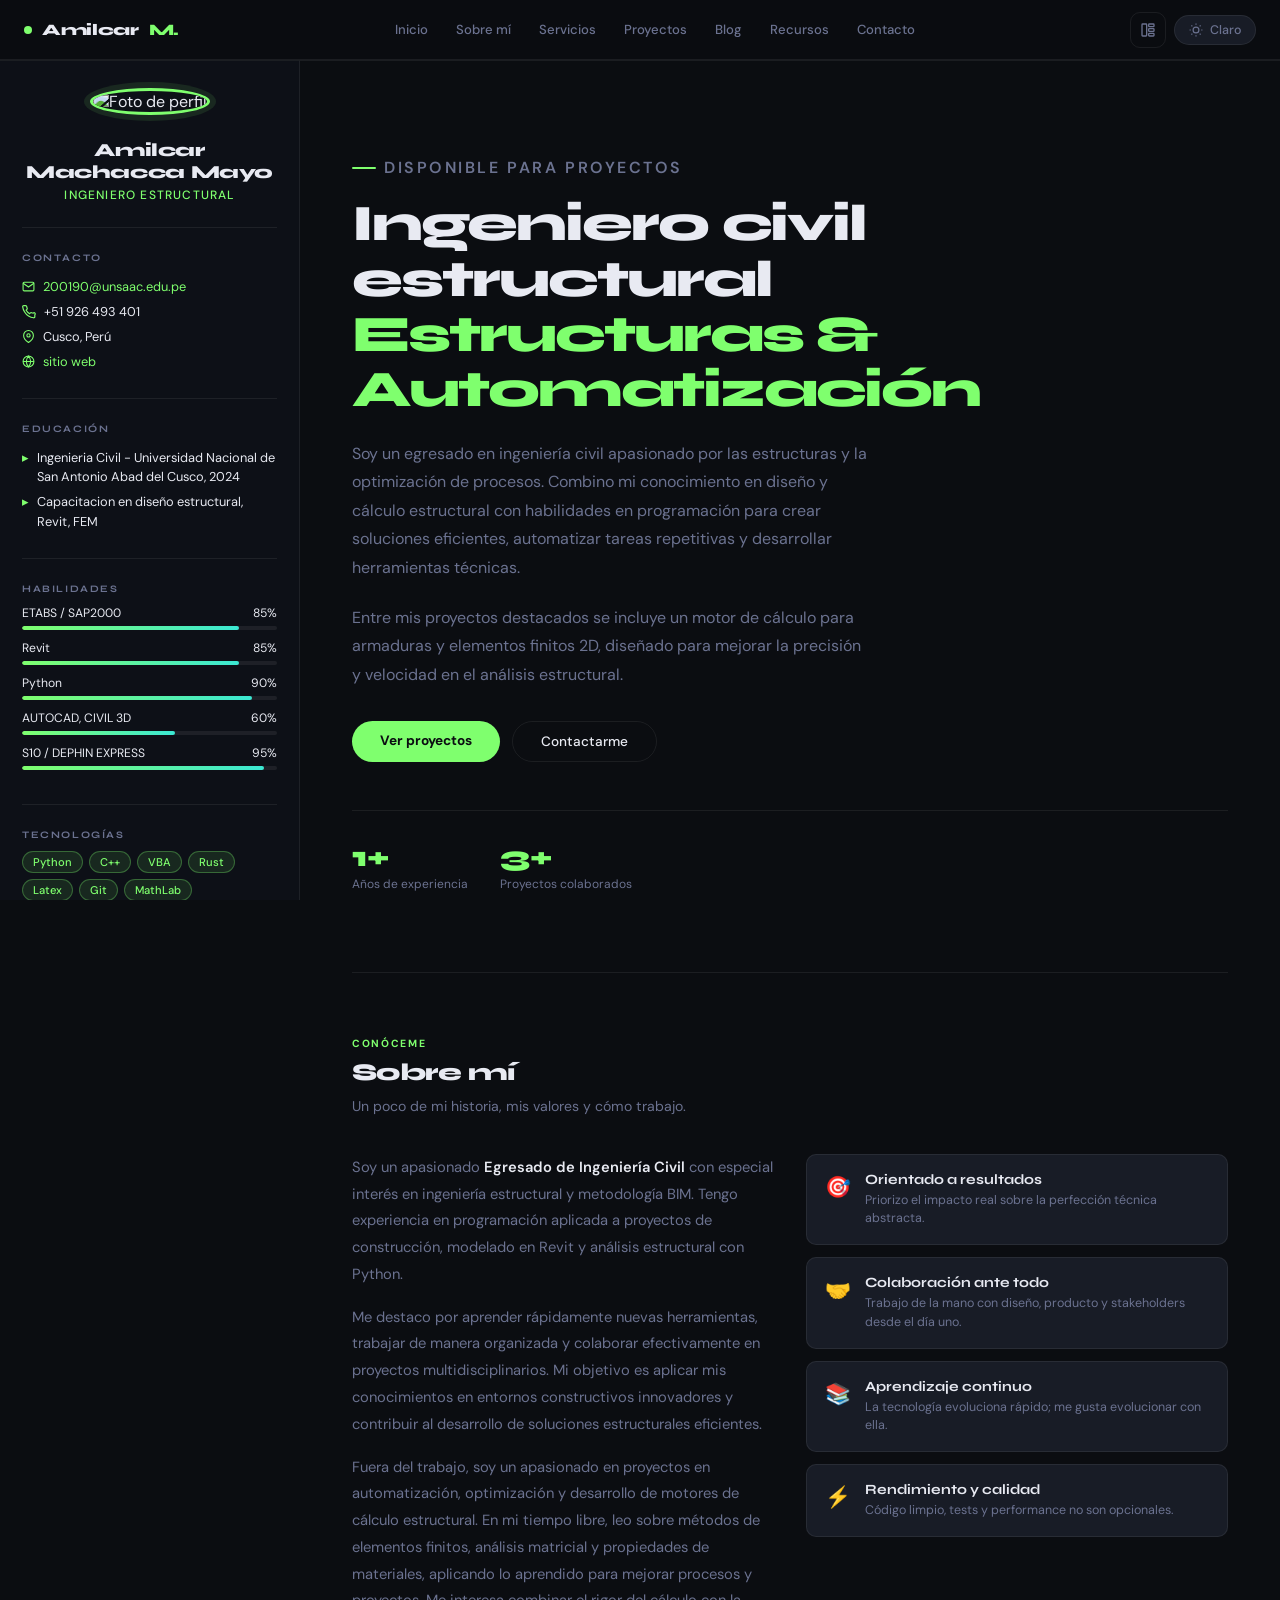
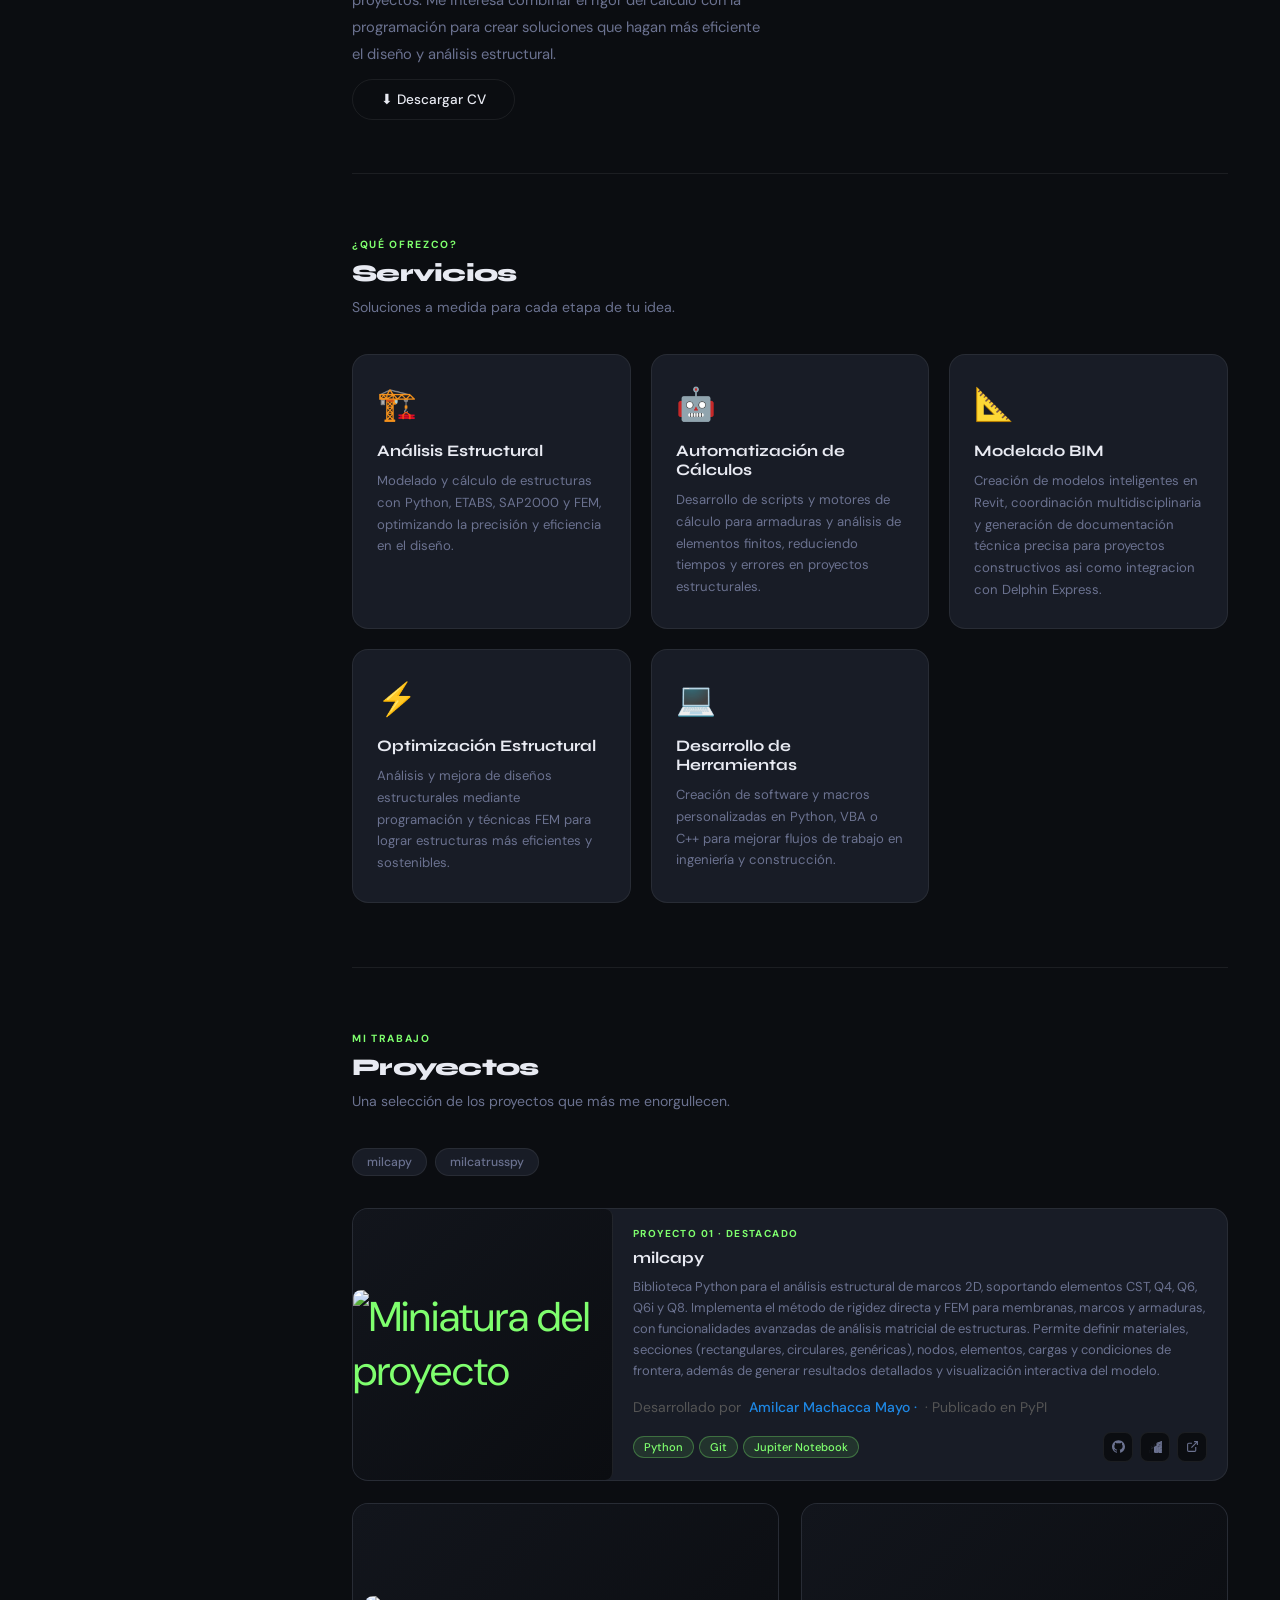
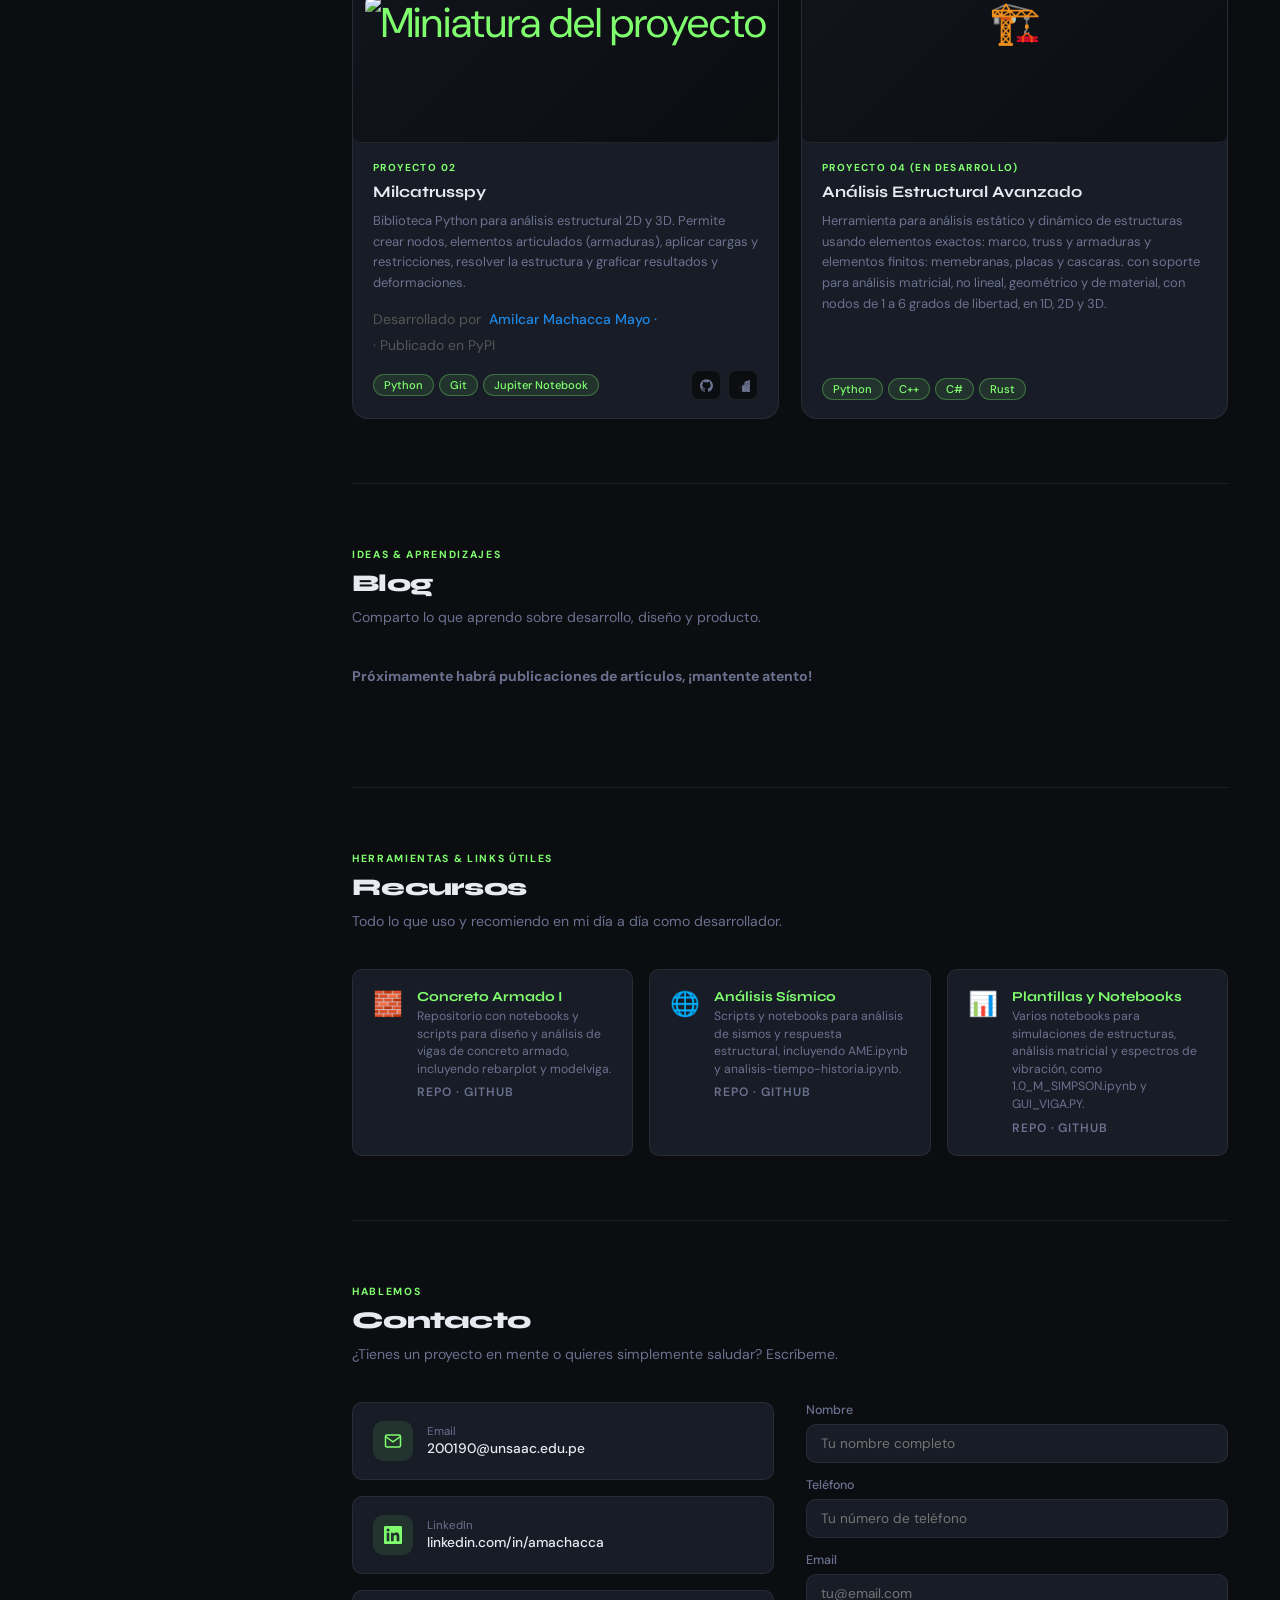
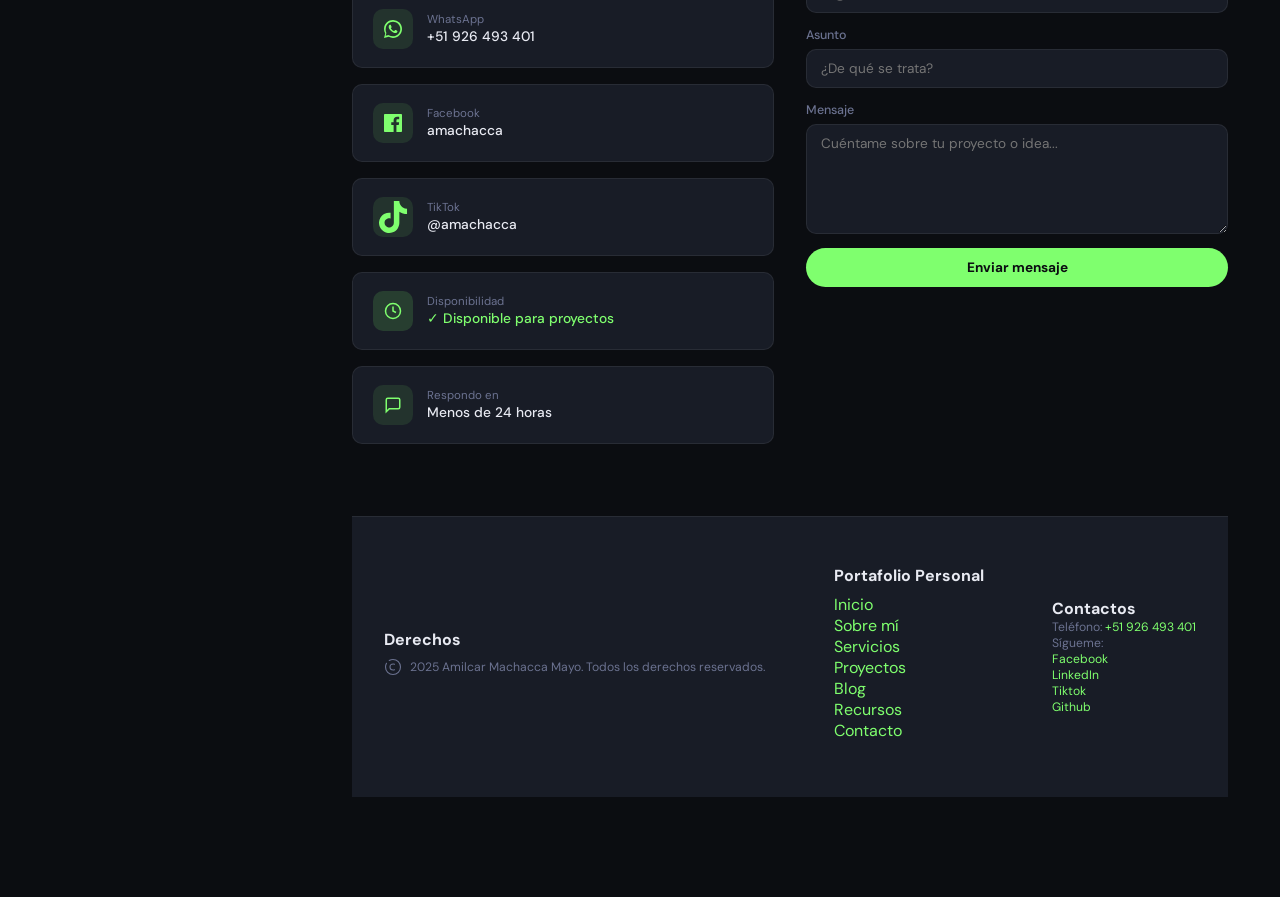
==== commit 9ccb4df0: "correccion de errores" ====
--- a/index.html
+++ b/index.html
@@ -162,7 +162,7 @@
         <h2>Educación</h2>
         <ul>
             <li>Ingenieria Civil - Universidad Nacional de San Antonio Abad del Cusco, 2024</li>
-            <li>Capacitacion en diseño estructural, Revir, FEM</li>
+            <li>Capacitacion en diseño estructural, Revit, FEM</li>
         </ul>
         </div>
 
@@ -281,7 +281,7 @@
         <em>Estructuras & Automatización</em>
       </h2>
       <!-- Descripción — cambia el texto -->
-      <p class="animate delay-2">Soy un ingeniero civil apasionado por las estructuras y la optimización de procesos. Combino mi conocimiento en diseño y cálculo estructural con habilidades en programación para crear soluciones eficientes, automatizar tareas repetitivas y desarrollar herramientas técnicas.</p>
+      <p class="animate delay-2">Soy un egresado en ingeniería civil apasionado por las estructuras y la optimización de procesos. Combino mi conocimiento en diseño y cálculo estructural con habilidades en programación para crear soluciones eficientes, automatizar tareas repetitivas y desarrollar herramientas técnicas.</p>
       <p class="animate delay-2">Entre mis proyectos destacados se incluye un motor de cálculo para armaduras y elementos finitos 2D, diseñado para mejorar la precisión y velocidad en el análisis estructural.</p>
       <div class="hero-cta animate delay-3">
         <!-- CTA primario — cambia el href -->
